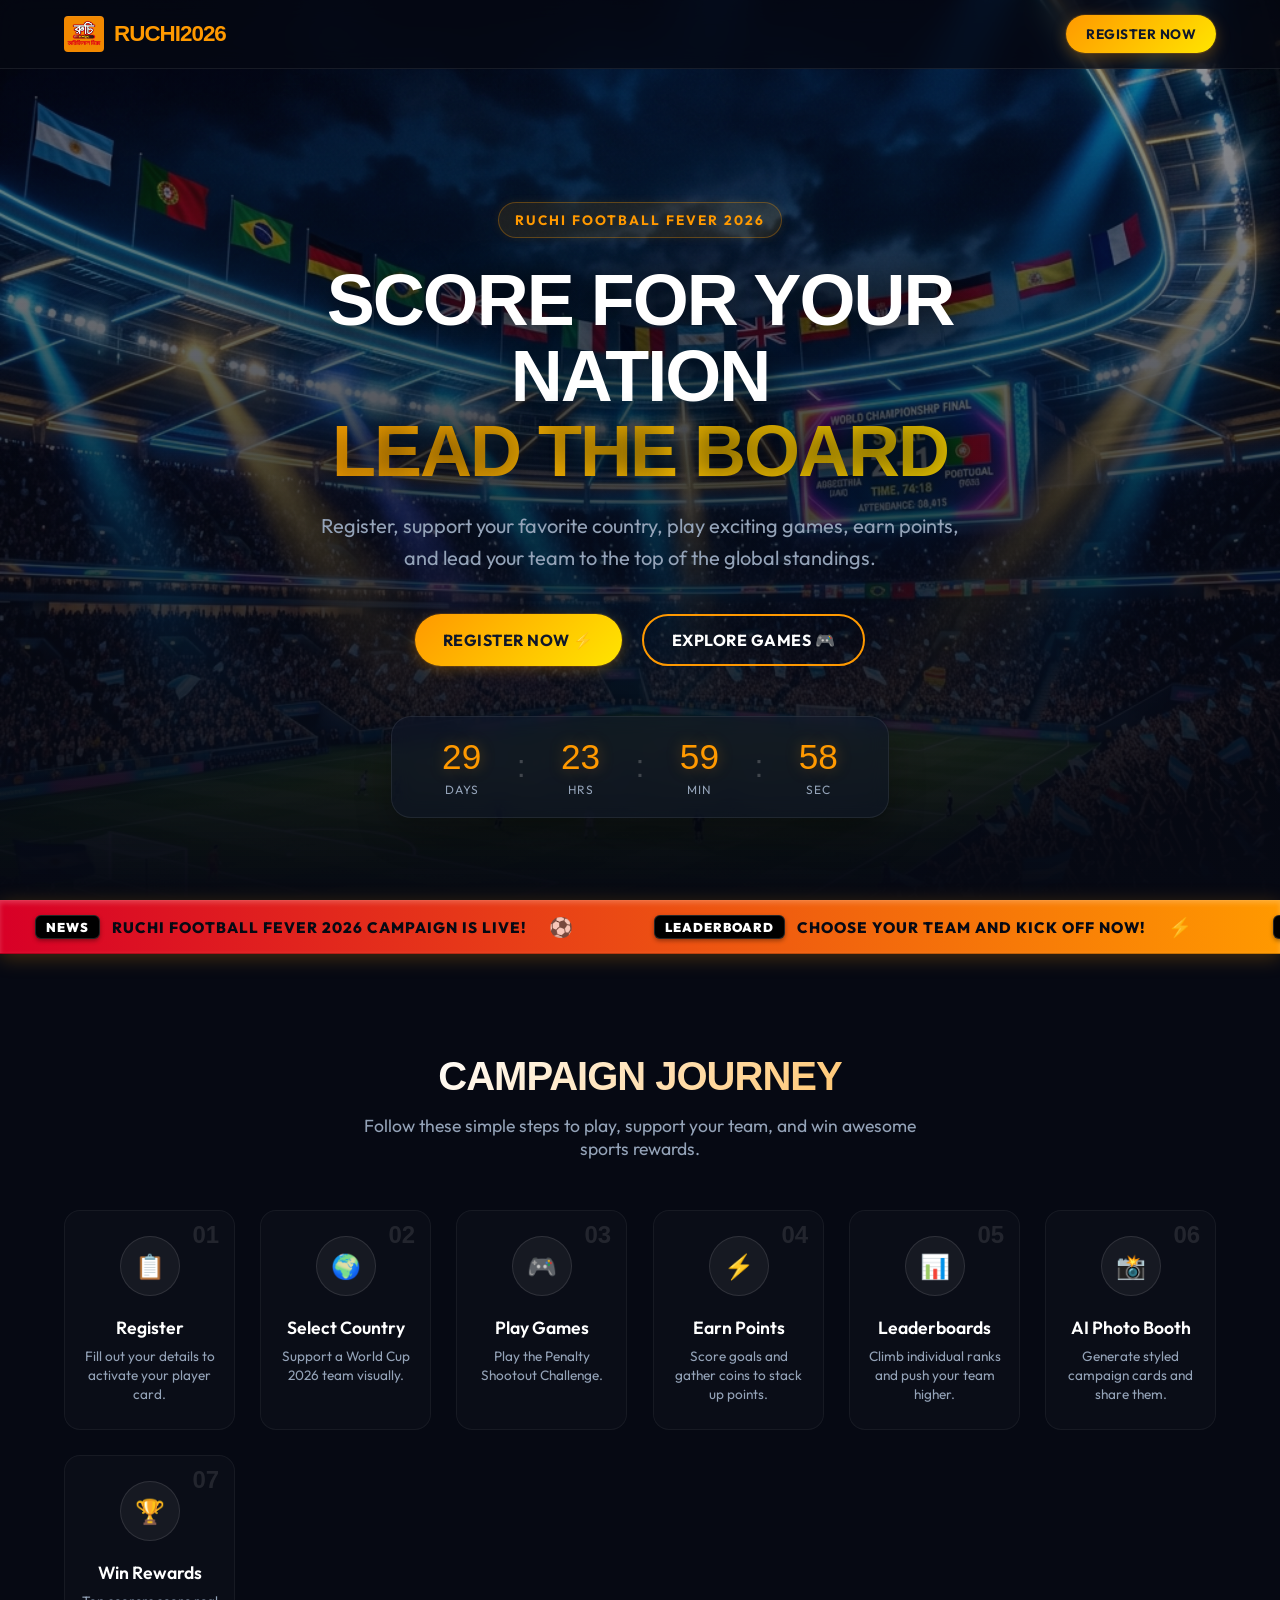
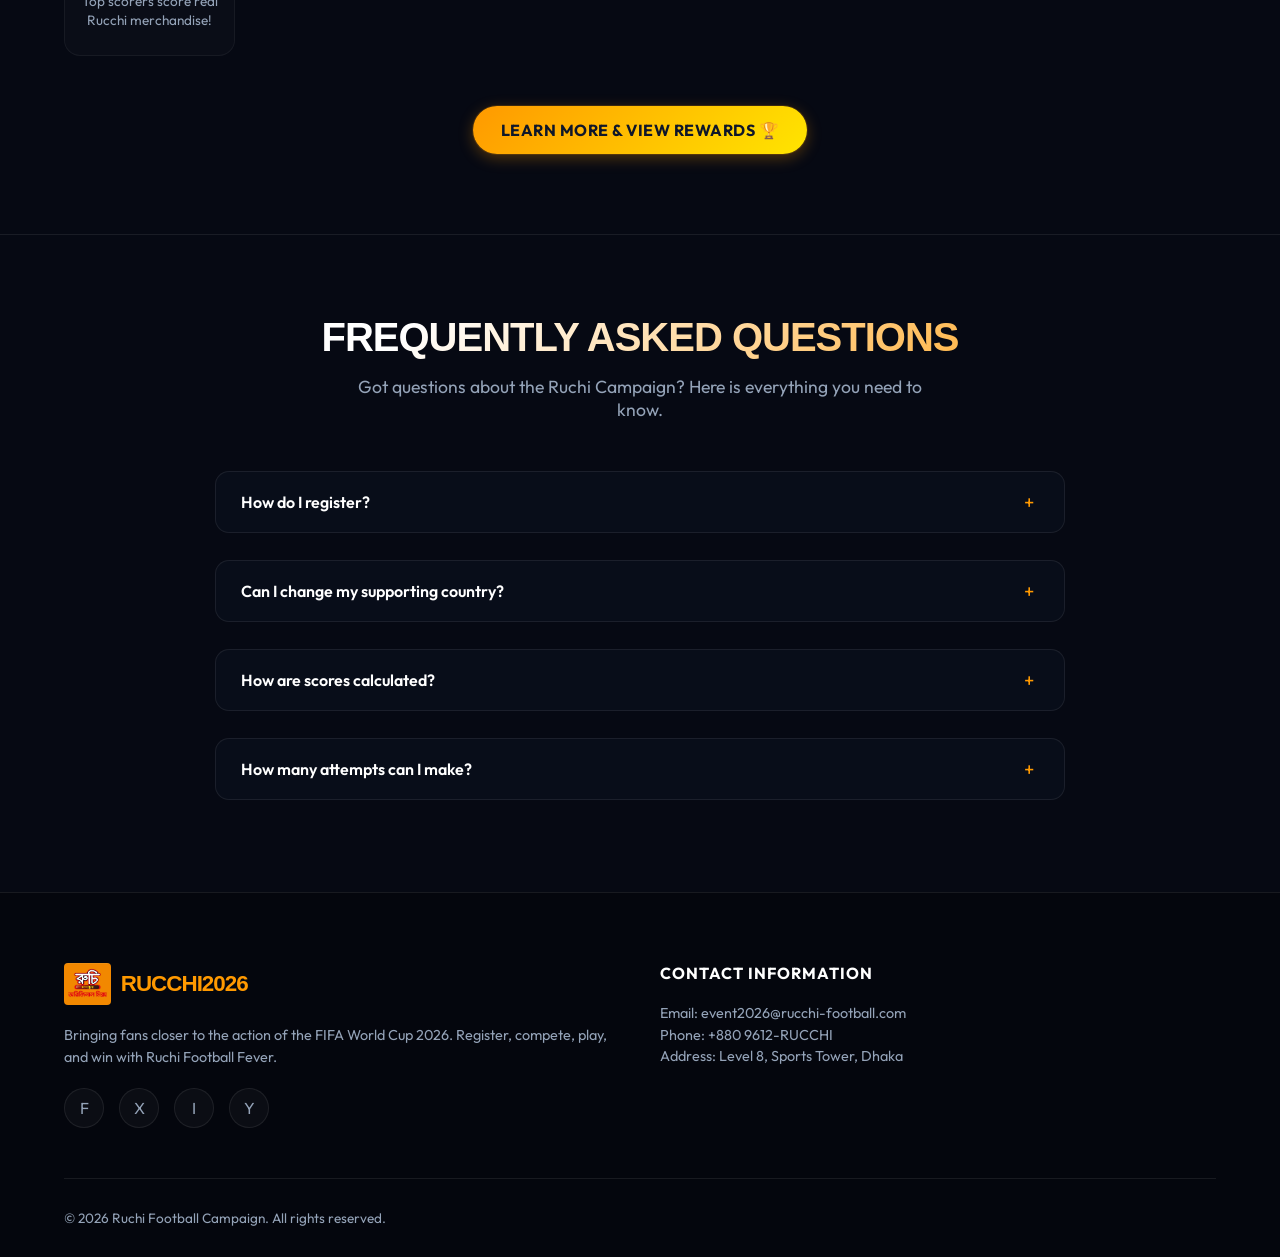
==== index.html @ c78a612b "Update Ruchi branding text" ====
<!DOCTYPE html>
<html lang="en">
<head>
  <meta charset="UTF-8">
  <meta name="viewport" content="width=device-width, initial-scale=1.0">
  <title>Ruchi Football Fever 2026 - Join the Ultimate Campaign</title>
  <meta name="description" content="Register for Ruchi Football Event 2026. Choose your supporting country, play exciting mini-games, climb the leaderboard, and create AI football posters.">
  <link rel="stylesheet" href="styles.css">
</head>
<body>

  <!-- ==========================================
       NAVIGATION BAR
       ========================================== -->
  <nav class="navbar" id="navbar">
    <a href="index.html" class="logo" style="display: flex; align-items: center; gap: 10px;">
      <img src="assets/images/ruchi_logo.jpg" alt="Ruchi Logo" style="height: 36px; width: auto; border-radius: 4px;">
      <span>RUCHI<span>2026</span></span>
    </a>

    
    <div class="nav-cta">
      <!-- Profile dynamically synced by app.js -->
      <a href="registration.html" class="btn btn-primary" style="padding: 10px 20px; font-size: 0.85rem;">Register Now</a>
    </div>
  </nav>

  <!-- ==========================================
       HERO SECTION
       ========================================== -->
  <header class="hero" id="home">
    <div class="hero-parallax-bg" style="background-image: url('assets/images/stadium_hero.png');"></div>
    <div class="hero-content">
      <div class="badge-tag">Ruchi Football Fever 2026</div>
      <h1>Score for Your Nation<br><span>Lead the Board</span></h1>
      <p>Register, support your favorite country, play exciting games, earn points, and lead your team to the top of the global standings.</p>
      
      <div class="hero-actions">
        <a href="registration.html" class="btn btn-primary">Register Now ⚡</a>
        <a href="games.html" class="btn btn-secondary">Explore Games 🎮</a>
      </div>
      
      <!-- Countdown Timer -->
      <div class="countdown-container">
        <div class="countdown-box">
          <div class="countdown-num" id="days">30</div>
          <div class="countdown-label">Days</div>
        </div>
        <div class="countdown-divider">:</div>
        <div class="countdown-box">
          <div class="countdown-num" id="hours">12</div>
          <div class="countdown-label">Hrs</div>
        </div>
        <div class="countdown-divider">:</div>
        <div class="countdown-box">
          <div class="countdown-num" id="minutes">45</div>
          <div class="countdown-label">Min</div>
        </div>
        <div class="countdown-divider">:</div>
        <div class="countdown-box">
          <div class="countdown-num" id="seconds">00</div>
          <div class="countdown-label">Sec</div>
        </div>
      </div>
    </div>
  </header>

  <!-- ==========================================
       SPORTS TICKER MARQUEE
       ========================================== -->
  <div class="sports-ticker-container">
    <div class="sports-ticker-track" id="ticker-track">
      <!-- Group 1 -->
      <div class="ticker-item"><span class="ticker-highlight">NEWS</span> RUCHI FOOTBALL FEVER 2026 CAMPAIGN IS LIVE! <span class="ticker-divider">⚽</span></div>
      <div class="ticker-item"><span class="ticker-highlight">LEADERBOARD</span> CHOOSE YOUR TEAM AND KICK OFF NOW! <span class="ticker-divider">⚡</span></div>
      <div class="ticker-item"><span class="ticker-highlight">REWARDS</span> TOP SCORERS WIN EXCLUSIVE GOLDEN SOCCER BALLS & OFFICIAL JERSEYS! <span class="ticker-divider">🏆</span></div>
      <div class="ticker-item"><span class="ticker-highlight">AI BOOTH</span> GENERATE YOUR CUSTOM FAN POSTER AND SHARE! <span class="ticker-divider">📸</span></div>
      <!-- Group 2 (Repeated for seamless loop) -->
      <div class="ticker-item"><span class="ticker-highlight">NEWS</span> RUCHI FOOTBALL FEVER 2026 CAMPAIGN IS LIVE! <span class="ticker-divider">⚽</span></div>
      <div class="ticker-item"><span class="ticker-highlight">LEADERBOARD</span> CHOOSE YOUR TEAM AND KICK OFF NOW! <span class="ticker-divider">⚡</span></div>
      <div class="ticker-item"><span class="ticker-highlight">REWARDS</span> TOP SCORERS WIN EXCLUSIVE GOLDEN SOCCER BALLS & OFFICIAL JERSEYS! <span class="ticker-divider">🏆</span></div>
      <div class="ticker-item"><span class="ticker-highlight">AI BOOTH</span> GENERATE YOUR CUSTOM FAN POSTER AND SHARE! <span class="ticker-divider">📸</span></div>
    </div>
  </div>

  <!-- ==========================================
       CAMPAIGN OVERVIEW SECTION (HIGHLIGHTS)
       ========================================== -->
  <section id="campaign" class="campaign-overview reveal-item">
    <div class="section-title">
      <h2>Campaign Journey</h2>
      <p>Follow these simple steps to play, support your team, and win awesome sports rewards.</p>
    </div>
    
    <div class="overview-flow">
      <div class="flow-step reveal-item reveal-stagger-1">
        <span class="step-num">01</span>
        <div class="step-icon">📋</div>
        <h3>Register</h3>
        <p>Fill out your details to activate your player card.</p>
      </div>
      <div class="flow-step reveal-item reveal-stagger-2">
        <span class="step-num">02</span>
        <div class="step-icon">🌍</div>
        <h3>Select Country</h3>
        <p>Support a World Cup 2026 team visually.</p>
      </div>
      <div class="flow-step reveal-item reveal-stagger-3">
        <span class="step-num">03</span>
        <div class="step-icon">🎮</div>
        <h3>Play Games</h3>
        <p>Play the Penalty Shootout Challenge.</p>
      </div>
      <div class="flow-step reveal-item reveal-stagger-4">
        <span class="step-num">04</span>
        <div class="step-icon">⚡</div>
        <h3>Earn Points</h3>
        <p>Score goals and gather coins to stack up points.</p>
      </div>
      <div class="flow-step reveal-item reveal-stagger-5">
        <span class="step-num">05</span>
        <div class="step-icon">📊</div>
        <h3>Leaderboards</h3>
        <p>Climb individual ranks and push your team higher.</p>
      </div>
      <div class="flow-step reveal-item reveal-stagger-6">
        <span class="step-num">06</span>
        <div class="step-icon">📸</div>
        <h3>AI Photo Booth</h3>
        <p>Generate styled campaign cards and share them.</p>
      </div>
      <div class="flow-step reveal-item reveal-stagger-7">
        <span class="step-num">07</span>
        <div class="step-icon">🏆</div>
        <h3>Win Rewards</h3>
        <p>Top scorers score real Rucchi merchandise!</p>
      </div>
    </div>
    
    <div style="text-align: center; margin-top: 50px;" class="reveal-item">
      <a href="campaign.html" class="btn btn-primary">Learn More & View Rewards 🏆</a>
    </div>
  </section>

  <!-- ==========================================
       FAQ SECTION
       ========================================== -->
  <section id="faq" class="faq-section reveal-item" style="border-top: 1px solid var(--border-glass); padding-top: 80px;">
    <div class="section-title">
      <h2>Frequently Asked Questions</h2>
      <p>Got questions about the Ruchi Campaign? Here is everything you need to know.</p>
    </div>
    
    <div class="faq-container">
      <div class="faq-item reveal-item reveal-stagger-1">
        <div class="faq-header" onclick="toggleFaq(this)">
          <h3>How do I register?</h3>
          <span class="faq-toggle-icon">+</span>
        </div>
        <div class="faq-body">
          <div class="faq-content">
            Registration is simple. Head over to the <a href="registration.html" style="color: var(--primary-neon); text-decoration: underline;">Registration Page</a>, enter your Name, Phone, Email, and Area. Upload a profile image, choose the country you support, accept the Terms and submit the form. Once registered, your high scores in the games will be recorded on the leaderboard!
          </div>
        </div>
      </div>
      
      <div class="faq-item reveal-item reveal-stagger-2">
        <div class="faq-header" onclick="toggleFaq(this)">
          <h3>Can I change my supporting country?</h3>
          <span class="faq-toggle-icon">+</span>
        </div>
        <div class="faq-body">
          <div class="faq-content">
            Yes. You can edit your country choice by returning to the <a href="registration.html" style="color: var(--primary-neon); text-decoration: underline;">Registration Page</a> (which will show your success card if registered), clicking "Edit Details", selecting another country, and updating. Any new scores you record will support your new country.
          </div>
        </div>
      </div>
      
      <div class="faq-item reveal-item reveal-stagger-3">
        <div class="faq-header" onclick="toggleFaq(this)">
          <h3>How are scores calculated?</h3>
          <span class="faq-toggle-icon">+</span>
        </div>
        <div class="faq-body">
          <div class="faq-content">
            Your points are earned in the Penalty Shootout challenge:
            <ul>
              <li><strong>Penalty Shootout:</strong> Scoring regular goals adds 100 points. Scoring in the top corner targets adds 150 points. Saves by the goalie block your shot streak.</li>
            </ul>
            Your Personal Best score forms your Individual Leaderboard score.
          </div>
        </div>
      </div>
      
      <div class="faq-item reveal-item reveal-stagger-4">
        <div class="faq-header" onclick="toggleFaq(this)">
          <h3>How many attempts can I make?</h3>
          <span class="faq-toggle-icon">+</span>
        </div>
        <div class="faq-body">
          <div class="faq-content">
            You can play the challenge as many times as you like! There are no limits to the number of attempts. Keep playing to beat your personal best and send your supporting team flying up the standings.
          </div>
        </div>
      </div>
    </div>
  </section>

  <!-- ==========================================
       FOOTER
       ========================================== -->
  <footer class="footer">
    <div class="footer-grid">
      <div class="footer-col">
        <a href="index.html" class="logo" style="display: flex; align-items: center; gap: 10px;">
          <img src="assets/images/ruchi_logo.jpg" alt="Ruchi Logo" style="height: 42px; width: auto; border-radius: 4px;">
          <span>RUCCHI<span>2026</span></span>
        </a>
        <p>Bringing fans closer to the action of the FIFA World Cup 2026. Register, compete, play, and win with Ruchi Football Fever.</p>
        <div class="footer-socials">
          <a href="#" class="social-icon">F</a>
          <a href="#" class="social-icon">X</a>
          <a href="#" class="social-icon">I</a>
          <a href="#" class="social-icon">Y</a>
        </div>
      </div>

      
      <div class="footer-col">
        <h4>Contact Information</h4>
        <p>Email: event2026@rucchi-football.com<br>Phone: +880 9612-RUCCHI<br>Address: Level 8, Sports Tower, Dhaka</p>
      </div>
    </div>
    
    <div class="footer-bottom">
      <p>&copy; 2026 Ruchi Football Campaign. All rights reserved.</p>
    </div>
  </footer>

  <!-- Scripts -->
  <script src="app.js"></script>
</body>
</html>
---- styles.css ----
/* ==========================================
   RUCCHI FOOTBALL FEVER 2026 DESIGN SYSTEM
   ========================================== */

@import url('https://fonts.googleapis.com/css2?family=Outfit:wght@300;400;500;600;700;800;900&family=Syncopate:wght@700&display=swap');

:root {
  /* Color Palette (HSL & Hex) */
  --bg-stadium: #060913;
  --bg-stadium-rgb: 6, 9, 19;
  --bg-card: rgba(15, 23, 42, 0.65);
  --bg-card-hover: rgba(23, 37, 66, 0.8);
  
  --primary-neon: #ff9900; /* Ruchi Orange */
  --primary-neon-rgb: 255, 153, 0;
  --accent-red: #d80027;    /* Ruchi Red */
  --accent-red-rgb: 216, 0, 39;
  --accent-blue: #ffe500;   /* Ruchi Yellow */
  --accent-blue-rgb: 255, 229, 0;
  --accent-gold: #ffc107;   /* Trophy Gold */
  
  --text-white: #ffffff;
  --text-gray: #94a3b8;
  --text-dark: #0f172a;
  
  --font-display: 'Syncopate', sans-serif;
  --font-primary: 'Outfit', sans-serif;
  
  --border-glass: rgba(255, 255, 255, 0.08);
  --border-neon: rgba(255, 153, 0, 0.25);
  
  --shadow-neon: 0 0 15px rgba(255, 153, 0, 0.35);
  --shadow-gold: 0 0 15px rgba(255, 193, 7, 0.35);
  --shadow-blue: 0 0 15px rgba(255, 229, 0, 0.35);
  --transition-smooth: all 0.3s cubic-bezier(0.4, 0, 0.2, 1);
}

/* Base Reset & Typography */
* {
  box-sizing: border-box;
  margin: 0;
  padding: 0;
}

html {
  scroll-behavior: smooth;
  font-size: 16px;
  background-color: var(--bg-stadium);
  color: var(--text-white);
  font-family: var(--font-primary);
  overflow-x: hidden;
}

body {
  min-height: 100vh;
  position: relative;
  background-image: 
    radial-gradient(circle at 10% 20%, rgba(255, 229, 0, 0.05) 0%, transparent 40%),
    radial-gradient(circle at 90% 80%, rgba(255, 153, 0, 0.05) 0%, transparent 40%),
    radial-gradient(circle at 50% 50%, rgba(216, 0, 39, 0.02) 0%, transparent 50%);
  background-attachment: fixed;
}

/* Custom Scrollbar */
::-webkit-scrollbar {
  width: 10px;
}
::-webkit-scrollbar-track {
  background: var(--bg-stadium);
}
::-webkit-scrollbar-thumb {
  background: rgba(255, 153, 0, 0.2);
  border-radius: 5px;
  border: 2px solid var(--bg-stadium);
}
::-webkit-scrollbar-thumb:hover {
  background: var(--primary-neon);
}

/* ==========================================
   REUSABLE COMPONENTS & UTILITIES
   ========================================== */

section {
  padding: 100px 5% 80px 5%;
  max-width: 1400px;
  margin: 0 auto;
  position: relative;
}

.section-title {
  text-align: center;
  margin-bottom: 50px;
}

.section-title h2 {
  font-family: var(--font-display);
  font-size: 2.5rem;
  letter-spacing: -1px;
  text-transform: uppercase;
  margin-bottom: 15px;
  background: linear-gradient(135deg, #fff 30%, var(--primary-neon));
  -webkit-background-clip: text;
  -webkit-text-fill-color: transparent;
}

.section-title p {
  color: var(--text-gray);
  font-size: 1.1rem;
  max-width: 600px;
  margin: 0 auto;
}

/* Buttons */
.btn {
  display: inline-flex;
  align-items: center;
  justify-content: center;
  gap: 10px;
  padding: 14px 28px;
  border-radius: 50px;
  font-family: var(--font-primary);
  font-weight: 700;
  font-size: 1rem;
  text-transform: uppercase;
  letter-spacing: 0.5px;
  cursor: pointer;
  transition: var(--transition-smooth);
  text-decoration: none;
  border: none;
}

.btn-primary {
  background: linear-gradient(135deg, var(--primary-neon), #ffe500);
  color: var(--text-dark);
  box-shadow: 0 4px 15px rgba(255, 153, 0, 0.3), 0 0 0 1px rgba(255, 153, 0, 0.15);
  position: relative;
  overflow: hidden;
}

.btn-primary::after {
  content: '';
  position: absolute;
  top: 0;
  left: -50%;
  width: 200%;
  height: 100%;
  background: linear-gradient(
    to right,
    rgba(255, 255, 255, 0) 0%,
    rgba(255, 255, 255, 0.3) 50%,
    rgba(255, 255, 255, 0) 100%
  );
  transform: skewX(-25deg);
  transition: 0.75s;
  opacity: 0;
}

.btn-primary:hover {
  transform: translateY(-3px);
  box-shadow: 0 0 25px rgba(255, 153, 0, 0.6);
}

.btn-primary:hover::after {
  left: 125%;
  opacity: 1;
}

.btn-secondary {
  background: transparent;
  color: var(--text-white);
  border: 2px solid var(--primary-neon);
}

.btn-secondary:hover {
  background: rgba(255, 153, 0, 0.1);
  transform: translateY(-3px);
  box-shadow: var(--shadow-neon);
}

.btn-accent {
  background: linear-gradient(135deg, var(--accent-red), #e6004c);
  color: var(--text-white);
  box-shadow: 0 0 15px rgba(255, 51, 102, 0.4);
}

.btn-accent:hover {
  transform: translateY(-3px);
  box-shadow: 0 0 25px rgba(255, 51, 102, 0.6);
}

.btn-disabled {
  background: rgba(255, 255, 255, 0.05);
  border: 1px solid rgba(255, 255, 255, 0.1);
  color: var(--text-gray);
  cursor: not-allowed;
  pointer-events: none;
}

/* Glass Card */
.glass-card {
  background: linear-gradient(135deg, rgba(15, 23, 42, 0.45), rgba(30, 41, 59, 0.3));
  backdrop-filter: blur(20px);
  -webkit-backdrop-filter: blur(20px);
  border: 1px solid rgba(255, 255, 255, 0.08);
  border-radius: 24px;
  padding: 35px;
  box-shadow: 0 20px 40px rgba(0, 0, 0, 0.3), inset 0 1px 1px rgba(255, 255, 255, 0.05);
  transition: transform 0.4s cubic-bezier(0.165, 0.84, 0.44, 1),
              border-color 0.3s ease,
              box-shadow 0.3s ease,
              background 0.3s ease;
}

.glass-card:hover {
  border-color: rgba(255, 153, 0, 0.35);
  background: linear-gradient(135deg, rgba(23, 37, 66, 0.65), rgba(15, 23, 42, 0.5));
  transform: translateY(-8px);
  box-shadow: 0 25px 50px rgba(0, 0, 0, 0.4), 
              0 0 20px rgba(255, 153, 0, 0.15);
}

/* ==========================================
   NAVIGATION BAR
   ========================================== */

.navbar {
  position: fixed;
  top: 0;
  left: 0;
  width: 100%;
  z-index: 1000;
  background: rgba(6, 9, 19, 0.75);
  backdrop-filter: blur(12px);
  -webkit-backdrop-filter: blur(12px);
  border-bottom: 1px solid var(--border-glass);
  padding: 15px 5%;
  display: flex;
  justify-content: space-between;
  align-items: center;
  transition: var(--transition-smooth);
}

.navbar.scrolled {
  padding: 10px 5%;
  background: rgba(6, 9, 19, 0.95);
  box-shadow: 0 5px 25px rgba(0,0,0,0.5);
}

.logo {
  display: flex;
  align-items: center;
  gap: 10px;
  font-family: var(--font-display);
  font-size: 1.4rem;
  font-weight: 700;
  color: var(--text-white);
  text-decoration: none;
  letter-spacing: -1px;
}

.logo span {
  color: var(--primary-neon);
}

.logo-ball {
  display: inline-block;
  animation: rotateBall 15s linear infinite;
}

@keyframes rotateBall {
  to { transform: rotate(360deg); }
}

.nav-links {
  display: flex;
  list-style: none;
  gap: 25px;
}

.nav-links a {
  color: var(--text-gray);
  text-decoration: none;
  font-weight: 500;
  font-size: 0.95rem;
  transition: var(--transition-smooth);
  position: relative;
  padding: 5px 0;
}

.nav-links a:hover,
.nav-links a.active {
  color: var(--primary-neon);
}

.nav-links a::after {
  content: '';
  position: absolute;
  bottom: 0;
  left: 0;
  width: 0;
  height: 2px;
  background: var(--primary-neon);
  transition: var(--transition-smooth);
}

.nav-links a:hover::after,
.nav-links a.active::after {
  width: 100%;
}

.nav-cta {
  display: flex;
  align-items: center;
}

.menu-toggle {
  display: none;
  flex-direction: column;
  gap: 5px;
  cursor: pointer;
}

.menu-toggle span {
  display: block;
  width: 25px;
  height: 3px;
  background-color: var(--text-white);
  border-radius: 3px;
  transition: var(--transition-smooth);
}

/* ==========================================
   HERO SECTION
   ========================================== */

.hero {
  min-height: 100vh;
  display: flex;
  align-items: center;
  justify-content: center;
  padding-top: 120px;
  position: relative;
  overflow: hidden;
}

.hero::before {
  content: '';
  position: absolute;
  top: 0;
  left: 0;
  width: 100%;
  height: 100%;
  background: linear-gradient(180deg, rgba(6, 9, 19, 0.4) 0%, var(--bg-stadium) 100%);
  z-index: 1;
}

.hero-parallax-bg {
  position: absolute;
  top: 0;
  left: 0;
  width: 100%;
  height: 135%;
  background-size: cover;
  background-position: center;
  background-repeat: no-repeat;
  z-index: 0;
  will-change: transform;
  transform: translate3d(0, 0, 0);
}

.hero-content {
  z-index: 2;
  text-align: center;
  max-width: 900px;
  display: flex;
  flex-direction: column;
  align-items: center;
}

.badge-tag {
  background: rgba(255, 153, 0, 0.1);
  color: var(--primary-neon);
  border: 1px solid rgba(255, 153, 0, 0.3);
  padding: 8px 16px;
  border-radius: 50px;
  font-weight: 700;
  font-size: 0.85rem;
  letter-spacing: 2px;
  text-transform: uppercase;
  margin-bottom: 25px;
  box-shadow: 0 0 10px rgba(255, 153, 0, 0.1);
  animation: pulseNeon 2s infinite alternate;
}

@keyframes pulseNeon {
  from { box-shadow: 0 0 5px rgba(255, 153, 0, 0.1); }
  to { box-shadow: 0 0 15px rgba(255, 153, 0, 0.4); border-color: var(--primary-neon); }
}

.hero-content h1 {
  font-family: var(--font-display);
  font-size: clamp(2.5rem, 6vw, 4.5rem);
  text-transform: uppercase;
  line-height: 1.05;
  letter-spacing: -2px;
  margin-bottom: 20px;
  text-shadow: 0 0 30px rgba(0,0,0,0.8);
}

.hero-content h1 span {
  display: block;
  background: linear-gradient(90deg, var(--primary-neon), var(--accent-blue));
  -webkit-background-clip: text;
  -webkit-text-fill-color: transparent;
}

.hero-content p {
  font-size: clamp(1rem, 2vw, 1.25rem);
  color: var(--text-gray);
  max-width: 650px;
  margin-bottom: 40px;
  line-height: 1.6;
}

.hero-actions {
  display: flex;
  gap: 20px;
  margin-bottom: 50px;
}

/* Countdown Timer */
.countdown-container {
  display: flex;
  gap: 15px;
  background: rgba(15, 23, 42, 0.5);
  backdrop-filter: blur(10px);
  border: 1px solid var(--border-glass);
  padding: 20px 30px;
  border-radius: 20px;
  box-shadow: 0 15px 35px rgba(0,0,0,0.3);
}

.countdown-box {
  display: flex;
  flex-direction: column;
  align-items: center;
  min-width: 80px;
}

.countdown-num {
  font-family: var(--font-display);
  font-size: 2.2rem;
  color: var(--primary-neon);
  text-shadow: var(--shadow-neon);
}

.countdown-label {
  font-size: 0.75rem;
  text-transform: uppercase;
  color: var(--text-gray);
  letter-spacing: 1px;
  margin-top: 5px;
}

.countdown-divider {
  font-family: var(--font-display);
  font-size: 2rem;
  color: rgba(255, 255, 255, 0.2);
  align-self: center;
}

/* ==========================================
   CAMPAIGN OVERVIEW (JOURNEY)
   ========================================== */

.overview-flow {
  display: grid;
  grid-template-columns: repeat(auto-fit, minmax(170px, 1fr));
  gap: 25px;
  margin-top: 40px;
  position: relative;
}

.flow-step {
  text-align: center;
  position: relative;
  padding: 25px 15px;
  background: rgba(255, 255, 255, 0.02);
  border: 1px solid rgba(255,255,255,0.05);
  border-radius: 16px;
  transition: var(--transition-smooth);
}

.flow-step:hover {
  transform: translateY(-5px);
  background: rgba(255, 153, 0, 0.05);
  border-color: rgba(255, 153, 0, 0.2);
  box-shadow: var(--shadow-neon);
}

.step-num {
  position: absolute;
  top: 10px;
  right: 15px;
  font-family: var(--font-display);
  font-size: 1.5rem;
  color: rgba(255, 255, 255, 0.1);
  font-weight: 800;
  transition: var(--transition-smooth);
}

.flow-step:hover .step-num {
  color: var(--primary-neon);
  text-shadow: var(--shadow-neon);
}

.step-icon {
  width: 60px;
  height: 60px;
  border-radius: 50%;
  background: rgba(255, 255, 255, 0.05);
  display: flex;
  align-items: center;
  justify-content: center;
  margin: 0 auto 20px auto;
  font-size: 1.5rem;
  color: var(--accent-blue);
  border: 1px solid rgba(255,255,255,0.1);
  transition: var(--transition-smooth);
}

.flow-step:hover .step-icon {
  background: var(--primary-neon);
  color: var(--text-dark);
  border-color: var(--primary-neon);
  box-shadow: var(--shadow-neon);
  transform: scale(1.1);
}

.flow-step h3 {
  font-size: 1.1rem;
  font-weight: 600;
  margin-bottom: 8px;
}

.flow-step p {
  font-size: 0.85rem;
  color: var(--text-gray);
  line-height: 1.4;
}

/* ==========================================
   REGISTRATION & COUNTRY SELECTION
   ========================================== */

.registration-container {
  display: grid;
  grid-template-columns: 1fr;
  gap: 40px;
  max-width: 900px;
  margin: 0 auto;
}

.reg-form-wrap {
  width: 100%;
}

.reg-grid {
  display: grid;
  grid-template-columns: 1fr 1fr;
  gap: 20px;
  margin-bottom: 25px;
}

.form-group {
  display: flex;
  flex-direction: column;
  gap: 8px;
}

.form-group.full-width {
  grid-column: 1 / -1;
}

.form-group label {
  font-size: 0.9rem;
  font-weight: 600;
  color: var(--text-white);
  letter-spacing: 0.5px;
  text-transform: uppercase;
}

.form-group input,
.form-group select {
  background: rgba(15, 23, 42, 0.7);
  border: 1px solid var(--border-glass);
  padding: 14px 18px;
  border-radius: 12px;
  color: var(--text-white);
  font-family: var(--font-primary);
  font-size: 1rem;
  transition: var(--transition-smooth);
}

.form-group input:focus,
.form-group select:focus {
  outline: none;
  border-color: var(--primary-neon);
  box-shadow: 0 0 10px rgba(255, 153, 0, 0.2);
}

/* Image Upload Block */
.image-upload-box {
  border: 2px dashed rgba(255, 255, 255, 0.15);
  padding: 20px;
  border-radius: 12px;
  text-align: center;
  cursor: pointer;
  transition: var(--transition-smooth);
  background: rgba(255, 255, 255, 0.01);
  position: relative;
  overflow: hidden;
}

.image-upload-box:hover {
  border-color: var(--primary-neon);
  background: rgba(255, 153, 0, 0.02);
}

.upload-icon {
  font-size: 2rem;
  color: var(--text-gray);
  margin-bottom: 10px;
}

.image-upload-box p {
  font-size: 0.85rem;
  color: var(--text-gray);
}

.image-upload-box input[type="file"] {
  position: absolute;
  top: 0;
  left: 0;
  width: 100%;
  height: 100%;
  opacity: 0;
  cursor: pointer;
}

.uploaded-preview-img {
  width: 80px;
  height: 80px;
  border-radius: 50%;
  object-fit: cover;
  border: 2px solid var(--primary-neon);
  margin-top: 10px;
}

/* Terms checkbox */
.terms-wrap {
  display: flex;
  align-items: center;
  gap: 10px;
  margin-bottom: 30px;
}

.terms-wrap input[type="checkbox"] {
  width: 18px;
  height: 18px;
  accent-color: var(--primary-neon);
  cursor: pointer;
}

.terms-wrap label {
  font-size: 0.85rem;
  color: var(--text-gray);
  cursor: pointer;
}

/* Country Selection UI */
.country-selection-ui {
  margin-top: 40px;
  border-top: 1px solid var(--border-glass);
  padding-top: 40px;
}

.country-grid {
  display: grid;
  grid-template-columns: repeat(auto-fill, minmax(130px, 1fr));
  gap: 15px;
  margin-top: 20px;
}

.country-card {
  background: rgba(15, 23, 42, 0.6);
  border: 1px solid var(--border-glass);
  border-radius: 12px;
  padding: 15px;
  text-align: center;
  cursor: pointer;
  position: relative;
  transition: var(--transition-smooth);
}

.country-card:hover {
  background: rgba(255, 255, 255, 0.05);
  border-color: rgba(255, 255, 255, 0.15);
  transform: translateY(-2px);
}

.country-card.selected {
  border-color: var(--primary-neon);
  background: rgba(255, 153, 0, 0.08);
  box-shadow: var(--shadow-neon);
}
.flag-img {
  height: 32px;
  width: 48px;
  border-radius: 4px;
  margin: 0 auto 8px auto;
  display: block;
  box-shadow: 0 4px 10px rgba(0,0,0,0.35);
  border: 1px solid rgba(255, 255, 255, 0.1);
  object-fit: cover;
}

.country-name {
  font-size: 0.9rem;
  font-weight: 700;
  display: block;
  margin-bottom: 10px;
  color: var(--text-white);
}

.support-btn {
  font-size: 0.75rem;
  padding: 5px 10px;
  background: rgba(255, 255, 255, 0.05);
  border: 1px solid rgba(255, 255, 255, 0.15);
  border-radius: 20px;
  color: var(--text-gray);
  font-weight: 700;
  transition: var(--transition-smooth);
}

.country-card:hover .support-btn {
  color: var(--text-white);
  background: rgba(255,255,255,0.1);
}

.country-card.selected .support-btn {
  background: var(--primary-neon);
  color: var(--text-dark);
  border-color: var(--primary-neon);
}

.checkmark {
  position: absolute;
  top: 8px;
  right: 8px;
  width: 18px;
  height: 18px;
  background: var(--primary-neon);
  color: var(--text-dark);
  border-radius: 50%;
  font-size: 0.7rem;
  display: flex;
  align-items: center;
  justify-content: center;
  font-weight: 800;
  opacity: 0;
  transform: scale(0.5);
  transition: var(--transition-smooth);
}

.country-card.selected .checkmark {
  opacity: 1;
  transform: scale(1);
}

/* Success Card State */
.reg-success-card {
  text-align: center;
  padding: 50px 30px;
}

.success-badge {
  width: 80px;
  height: 80px;
  border-radius: 50%;
  background: rgba(255, 153, 0, 0.1);
  color: var(--primary-neon);
  font-size: 3rem;
  display: flex;
  align-items: center;
  justify-content: center;
  margin: 0 auto 25px auto;
  border: 2px solid var(--primary-neon);
  box-shadow: var(--shadow-neon);
  animation: zoomSuccess 0.5s cubic-bezier(0.175, 0.885, 0.32, 1.275);
}

@keyframes zoomSuccess {
  from { transform: scale(0); opacity: 0; }
  to { transform: scale(1); opacity: 1; }
}

.success-meta {
  margin: 20px 0 35px 0;
  display: inline-flex;
  gap: 15px;
  background: rgba(255,255,255,0.03);
  padding: 15px 25px;
  border-radius: 12px;
  border: 1px solid var(--border-glass);
}

.success-meta-item {
  text-align: left;
}

.success-meta-label {
  font-size: 0.75rem;
  color: var(--text-gray);
  text-transform: uppercase;
}

.success-meta-val {
  font-size: 1.1rem;
  font-weight: 700;
  color: var(--text-white);
}

/* ==========================================
   GAMES SECTION
   ========================================== */

.games-grid {
  display: grid;
  grid-template-columns: 1fr 1fr;
  gap: 30px;
  margin-top: 20px;
}

.game-card {
  overflow: hidden;
  position: relative;
  display: flex;
  flex-direction: column;
}

.game-thumb-wrap {
  width: 100%;
  height: 220px;
  overflow: hidden;
  position: relative;
  border-radius: 12px;
  margin-bottom: 20px;
}

.game-thumb {
  width: 100%;
  height: 100%;
  object-fit: cover;
  transition: var(--transition-smooth);
}

.game-card:hover .game-thumb {
  transform: scale(1.05);
}

.game-badge {
  position: absolute;
  top: 15px;
  left: 15px;
  background: rgba(6, 9, 19, 0.8);
  border: 1px solid var(--primary-neon);
  color: var(--primary-neon);
  padding: 4px 10px;
  border-radius: 5px;
  font-size: 0.75rem;
  font-weight: 700;
  letter-spacing: 1px;
  text-transform: uppercase;
}

.game-card h3 {
  font-size: 1.5rem;
  font-weight: 700;
  margin-bottom: 10px;
  display: flex;
  align-items: center;
  justify-content: space-between;
}

.game-score-badge {
  font-size: 0.85rem;
  color: var(--accent-blue);
  background: rgba(0, 240, 255, 0.1);
  border: 1px solid rgba(0, 240, 255, 0.2);
  padding: 3px 8px;
  border-radius: 4px;
}

.game-card p {
  color: var(--text-gray);
  font-size: 0.95rem;
  line-height: 1.5;
  margin-bottom: 25px;
  flex-grow: 1;
}

.game-rules-list {
  background: rgba(255, 255, 255, 0.02);
  border-radius: 8px;
  padding: 12px 18px;
  margin-bottom: 20px;
  list-style: none;
  font-size: 0.85rem;
  color: var(--text-gray);
}

.game-rules-list li {
  margin-bottom: 6px;
  position: relative;
  padding-left: 15px;
}

.game-rules-list li::before {
  content: '⚡';
  position: absolute;
  left: 0;
  color: var(--primary-neon);
}

/* Gameplay Interactive Overlay Modal */
.game-modal {
  position: fixed;
  top: 0;
  left: 0;
  width: 100%;
  height: 100%;
  z-index: 2000;
  background: rgba(6, 9, 19, 0.95);
  display: none; /* JS toggles flex */
  align-items: center;
  justify-content: center;
  padding: 20px;
}

.game-modal-content {
  width: 100%;
  max-width: 800px;
  background: var(--bg-stadium);
  border: 2px solid var(--border-glass);
  border-radius: 20px;
  box-shadow: 0 0 50px rgba(0, 0, 0, 0.8), var(--shadow-neon);
  overflow: hidden;
  display: flex;
  flex-direction: column;
}

.game-modal-header {
  padding: 20px;
  background: rgba(255, 255, 255, 0.02);
  border-bottom: 1px solid var(--border-glass);
  display: flex;
  justify-content: space-between;
  align-items: center;
}

.game-modal-header h3 {
  font-family: var(--font-display);
  font-size: 1.3rem;
  color: var(--primary-neon);
  text-transform: uppercase;
}

.game-modal-close {
  font-size: 2rem;
  background: transparent;
  border: none;
  color: var(--text-gray);
  cursor: pointer;
  transition: var(--transition-smooth);
}

.game-modal-close:hover {
  color: var(--accent-red);
}

.game-canvas-container {
  position: relative;
  width: 100%;
  background: #000;
  display: flex;
  align-items: center;
  justify-content: center;
  aspect-ratio: 16 / 9;
}

.game-canvas-container canvas {
  width: 100%;
  height: 100%;
  display: block;
}

/* Score HUD */
.game-hud {
  position: absolute;
  top: 15px;
  left: 15px;
  right: 15px;
  display: flex;
  justify-content: space-between;
  pointer-events: none;
  z-index: 10;
}

.hud-item {
  background: rgba(0, 0, 0, 0.7);
  border: 1px solid rgba(255,255,255,0.1);
  padding: 8px 15px;
  border-radius: 8px;
  font-family: var(--font-display);
  font-size: 1.1rem;
  color: var(--text-white);
  display: flex;
  gap: 8px;
}

.hud-item span {
  color: var(--primary-neon);
}

.game-start-overlay {
  position: absolute;
  top: 0;
  left: 0;
  width: 100%;
  height: 100%;
  background: rgba(0,0,0,0.85);
  display: flex;
  flex-direction: column;
  align-items: center;
  justify-content: center;
  z-index: 20;
  padding: 20px;
  text-align: center;
}

.game-start-overlay h4 {
  font-family: var(--font-display);
  font-size: 2.2rem;
  margin-bottom: 15px;
  text-transform: uppercase;
}

.game-start-overlay p {
  color: var(--text-gray);
  max-width: 450px;
  margin-bottom: 25px;
  font-size: 0.95rem;
}

/* Score Board / Result UI in Modal */
.game-result-overlay {
  position: absolute;
  top: 0;
  left: 0;
  width: 100%;
  height: 100%;
  background: rgba(6, 9, 19, 0.95);
  display: none; /* Toggled by JS */
  flex-direction: column;
  align-items: center;
  justify-content: center;
  z-index: 30;
  padding: 30px;
}

.scoreboard-ui {
  background: rgba(15, 23, 42, 0.8);
  border: 2px solid var(--accent-blue);
  box-shadow: var(--shadow-blue);
  border-radius: 16px;
  padding: 25px 40px;
  width: 100%;
  max-width: 500px;
  text-align: center;
  margin-bottom: 30px;
}

.scoreboard-title {
  font-family: var(--font-display);
  font-size: 1.4rem;
  color: var(--accent-blue);
  letter-spacing: 1px;
  text-transform: uppercase;
  margin-bottom: 20px;
  border-bottom: 1px solid rgba(255, 229, 0, 0.2);
  padding-bottom: 10px;
}

.scoreboard-score-grid {
  display: grid;
  grid-template-columns: 1fr 1fr;
  gap: 20px;
  margin-bottom: 20px;
}

.scoreboard-col {
  display: flex;
  flex-direction: column;
}

.scoreboard-col-label {
  font-size: 0.8rem;
  color: var(--text-gray);
  text-transform: uppercase;
  letter-spacing: 0.5px;
}

.scoreboard-col-val {
  font-family: var(--font-display);
  font-size: 2.2rem;
  font-weight: 900;
  color: var(--text-white);
  margin-top: 5px;
}

.scoreboard-col-val.neon-green {
  color: var(--primary-neon);
  text-shadow: var(--shadow-neon);
}

.scoreboard-col-val.neon-blue {
  color: var(--accent-blue);
  text-shadow: var(--shadow-blue);
}

.scoreboard-ranking {
  background: rgba(255, 255, 255, 0.03);
  border-radius: 8px;
  padding: 10px;
  font-size: 0.95rem;
  font-weight: 600;
  color: var(--accent-gold);
}

.result-actions {
  display: flex;
  gap: 15px;
}

/* ==========================================
   LEADERBOARD SECTION
   ========================================== */

.leaderboard-container {
  display: flex;
  flex-direction: column;
  align-items: center;
}

.leaderboard-tabs {
  display: inline-flex;
  background: rgba(15, 23, 42, 0.6);
  border: 1px solid var(--border-glass);
  padding: 6px;
  border-radius: 50px;
  margin-bottom: 40px;
}

.leaderboard-tab-btn {
  background: transparent;
  border: none;
  color: var(--text-gray);
  font-family: var(--font-primary);
  font-size: 1rem;
  font-weight: 700;
  text-transform: uppercase;
  padding: 12px 30px;
  border-radius: 50px;
  cursor: pointer;
  transition: var(--transition-smooth);
}

.leaderboard-tab-btn.active {
  background: var(--primary-neon);
  color: var(--text-dark);
  box-shadow: var(--shadow-neon);
}

.leaderboard-panels {
  width: 100%;
  max-width: 900px;
}

.leaderboard-panel {
  display: none; /* Controlled by JS */
  animation: fadeIn 0.4s ease;
}

.leaderboard-panel.active {
  display: block;
}

@keyframes fadeIn {
  from { opacity: 0; transform: translateY(10px); }
  to { opacity: 1; transform: translateY(0); }
}

.scoreboard-table-wrap {
  width: 100%;
  overflow-x: auto;
  border: 1px solid var(--border-glass);
  border-radius: 16px;
  background: rgba(15, 23, 42, 0.4);
  backdrop-filter: blur(10px);
}

.scoreboard-table {
  width: 100%;
  border-collapse: collapse;
  text-align: left;
  min-width: 600px;
}

.scoreboard-table th {
  background: rgba(255, 255, 255, 0.02);
  padding: 18px 24px;
  font-size: 0.85rem;
  font-weight: 700;
  text-transform: uppercase;
  letter-spacing: 1px;
  color: var(--text-gray);
  border-bottom: 1px solid var(--border-glass);
}

.scoreboard-table td {
  padding: 16px 24px;
  border-bottom: 1px solid rgba(255, 255, 255, 0.03);
  font-weight: 500;
  font-size: 0.95rem;
  color: var(--text-white);
  transition: var(--transition-smooth);
}

.scoreboard-table tr:last-child td {
  border-bottom: none;
}

.scoreboard-table tr:hover td {
  background: rgba(255,255,255,0.02);
}

.scoreboard-table tr.user-row td {
  background: rgba(255, 153, 0, 0.05);
  color: var(--primary-neon);
  font-weight: 700;
}

/* Rank Highlights */
.rank-badge {
  display: inline-flex;
  align-items: center;
  justify-content: center;
  width: 32px;
  height: 32px;
  border-radius: 50%;
  font-weight: 800;
  font-size: 0.9rem;
}

.rank-1 .rank-badge {
  background: linear-gradient(135deg, var(--accent-gold), #b38600);
  color: var(--text-dark);
  box-shadow: var(--shadow-gold);
}

.rank-2 .rank-badge {
  background: linear-gradient(135deg, #e2e8f0, #94a3b8);
  color: var(--text-dark);
  box-shadow: 0 0 10px rgba(226, 232, 240, 0.3);
}

.rank-3 .rank-badge {
  background: linear-gradient(135deg, #cd7f32, #804a15);
  color: var(--text-white);
  box-shadow: 0 0 10px rgba(205, 127, 50, 0.3);
}

.player-info,
.country-info {
  display: flex;
  align-items: center;
  gap: 15px;
}

.player-info img {
  width: 36px;
  height: 36px;
  border-radius: 50%;
  object-fit: cover;
  border: 1px solid var(--border-glass);
}

.country-flag-sm {
  font-size: 1.4rem;
}

.score-col {
  font-family: var(--font-display);
  font-size: 1.1rem;
  font-weight: 900;
}

.rank-1 .score-col { color: var(--accent-gold); }
.rank-2 .score-col { color: #e2e8f0; }
.rank-3 .score-col { color: #cd7f32; }

/* Progress bar inside scoreboard table */
.score-progress-wrap {
  width: 100%;
  max-width: 180px;
  height: 8px;
  background: rgba(255, 255, 255, 0.05);
  border-radius: 10px;
  overflow: hidden;
  display: inline-block;
  vertical-align: middle;
  margin-left: 10px;
}

.score-progress-bar {
  height: 100%;
  background: linear-gradient(90deg, var(--accent-blue), var(--primary-neon));
  border-radius: 10px;
  transition: width 1s ease-out;
}

/* ==========================================
   AI PHOTO BOOTH SECTION
   ========================================== */

.booth-container {
  display: grid;
  grid-template-columns: 1.1fr 0.9fr;
  gap: 40px;
  align-items: start;
}

/* Control settings on left */
.booth-controls {
  display: flex;
  flex-direction: column;
  gap: 25px;
}

.booth-step-title {
  font-size: 1.05rem;
  font-weight: 700;
  text-transform: uppercase;
  color: var(--primary-neon);
  margin-bottom: 12px;
  display: flex;
  align-items: center;
  gap: 10px;
}

.booth-step-title span {
  display: inline-flex;
  align-items: center;
  justify-content: center;
  width: 24px;
  height: 24px;
  background: var(--primary-neon);
  color: var(--text-dark);
  border-radius: 50%;
  font-size: 0.8rem;
  font-weight: 800;
}

/* Capture / Upload Options */
.booth-upload-grid {
  display: grid;
  grid-template-columns: 1fr 1fr;
  gap: 15px;
}

.booth-opt-btn {
  background: rgba(15, 23, 42, 0.6);
  border: 1px solid var(--border-glass);
  border-radius: 12px;
  padding: 20px;
  text-align: center;
  cursor: pointer;
  transition: var(--transition-smooth);
}

.booth-opt-btn:hover {
  background: var(--bg-card-hover);
  border-color: var(--primary-neon);
  transform: translateY(-2px);
}

.booth-opt-btn.active {
  border-color: var(--primary-neon);
  background: rgba(255, 153, 0, 0.05);
}

.booth-opt-icon {
  font-size: 1.8rem;
  margin-bottom: 10px;
  color: var(--primary-neon);
}

.booth-opt-btn span {
  font-weight: 700;
  font-size: 0.9rem;
}

/* Webcam feed layout */
.webcam-stream-wrap {
  grid-column: 1 / -1;
  border-radius: 12px;
  overflow: hidden;
  border: 1px solid var(--border-glass);
  background: #000;
  aspect-ratio: 4 / 3;
  display: none; /* JS toggles */
  position: relative;
}

.webcam-stream-wrap video {
  width: 100%;
  height: 100%;
  object-fit: cover;
}

.webcam-snap-btn {
  position: absolute;
  bottom: 15px;
  left: 50%;
  transform: translateX(-50%);
  background: var(--accent-red);
  color: var(--text-white);
  border: none;
  padding: 10px 20px;
  border-radius: 20px;
  font-weight: 700;
  font-size: 0.85rem;
  cursor: pointer;
  box-shadow: 0 0 15px rgba(255, 51, 102, 0.5);
  transition: var(--transition-smooth);
  z-index: 5;
}

.webcam-snap-btn:hover {
  background: #ff1a53;
  transform: translateX(-50%) scale(1.05);
}

/* Overlay Themes Grid */
.themes-grid {
  display: grid;
  grid-template-columns: repeat(auto-fill, minmax(130px, 1fr));
  gap: 12px;
}

.theme-card {
  background: rgba(15, 23, 42, 0.6);
  border: 1px solid var(--border-glass);
  border-radius: 12px;
  padding: 12px;
  text-align: center;
  cursor: pointer;
  transition: var(--transition-smooth);
}

.theme-card:hover {
  background: var(--bg-card-hover);
  border-color: rgba(255,255,255,0.15);
}

.theme-card.selected {
  border-color: var(--accent-blue);
  background: rgba(0, 240, 255, 0.08);
  box-shadow: var(--shadow-blue);
}

.theme-card-icon {
  font-size: 1.5rem;
  margin-bottom: 8px;
}

.theme-card-title {
  font-size: 0.8rem;
  font-weight: 700;
  text-transform: uppercase;
  color: var(--text-white);
  line-height: 1.2;
}

/* Live Canvas Preview Card */
.booth-preview-wrap {
  position: sticky;
  top: 100px;
}

.booth-preview-card {
  text-align: center;
}

.canvas-preview-frame {
  width: 100%;
  aspect-ratio: 4 / 5;
  background: rgba(0, 0, 0, 0.3);
  border: 1px solid var(--border-glass);
  border-radius: 12px;
  overflow: hidden;
  margin-bottom: 25px;
  display: flex;
  align-items: center;
  justify-content: center;
  position: relative;
}

.canvas-preview-frame canvas {
  max-width: 100%;
  max-height: 100%;
  object-fit: contain;
  display: block;
}

.canvas-placeholder-text {
  color: var(--text-gray);
  padding: 20px;
}

.canvas-placeholder-text svg {
  margin-bottom: 15px;
  color: var(--primary-neon);
}

.booth-preview-actions {
  display: flex;
  gap: 15px;
  justify-content: center;
}

/* ==========================================
   AI PHOTO GALLERY
   ========================================== */

.gallery-filters {
  display: flex;
  justify-content: center;
  gap: 12px;
  flex-wrap: wrap;
  margin-bottom: 40px;
}

.filter-btn {
  background: rgba(255, 255, 255, 0.03);
  border: 1px solid var(--border-glass);
  color: var(--text-gray);
  font-family: var(--font-primary);
  font-size: 0.85rem;
  font-weight: 600;
  text-transform: uppercase;
  padding: 8px 18px;
  border-radius: 30px;
  cursor: pointer;
  transition: var(--transition-smooth);
}

.filter-btn:hover,
.filter-btn.active {
  background: var(--text-white);
  color: var(--text-dark);
  border-color: var(--text-white);
}

.gallery-grid {
  display: grid;
  grid-template-columns: repeat(auto-fill, minmax(220px, 1fr));
  gap: 25px;
}

.gallery-item {
  border-radius: 16px;
  overflow: hidden;
  position: relative;
  background: rgba(15, 23, 42, 0.5);
  border: 1px solid var(--border-glass);
  display: flex;
  flex-direction: column;
}

.gallery-img-wrap {
  width: 100%;
  aspect-ratio: 4 / 5;
  overflow: hidden;
  background: #000;
  position: relative;
}

.gallery-img-wrap img {
  width: 100%;
  height: 100%;
  object-fit: cover;
  transition: var(--transition-smooth);
}

.gallery-item:hover .gallery-img-wrap img {
  transform: scale(1.03);
}

.gallery-meta {
  padding: 15px;
  display: flex;
  align-items: center;
  justify-content: space-between;
}

.gallery-user-info {
  display: flex;
  align-items: center;
  gap: 10px;
}

.gallery-user-img {
  width: 30px;
  height: 30px;
  border-radius: 50%;
  object-fit: cover;
}

.gallery-username {
  font-size: 0.85rem;
  font-weight: 700;
}

.gallery-user-flag {
  font-size: 1rem;
}

.gallery-like-btn {
  background: transparent;
  border: none;
  color: var(--text-gray);
  cursor: pointer;
  font-size: 0.9rem;
  display: flex;
  align-items: center;
  gap: 5px;
  transition: var(--transition-smooth);
}

.gallery-like-btn:hover,
.gallery-like-btn.liked {
  color: var(--accent-red);
}

.gallery-like-btn.liked svg {
  fill: var(--accent-red);
}

/* ==========================================
   REWARDS / WINNER SECTION
   ========================================== */

.rewards-grid {
  display: grid;
  grid-template-columns: 1fr 1.2fr;
  gap: 50px;
  align-items: center;
}

.rewards-showcase {
  position: relative;
  text-align: center;
}

.rewards-trophy-img {
  width: 100%;
  max-width: 380px;
  border-radius: 20px;
  box-shadow: 0 20px 45px rgba(0,0,0,0.6);
  border: 1px solid rgba(255, 255, 255, 0.05);
}

.rewards-content h3 {
  font-family: var(--font-display);
  font-size: 1.8rem;
  text-transform: uppercase;
  color: var(--accent-gold);
  margin-bottom: 25px;
}

.rewards-list {
  display: flex;
  flex-direction: column;
  gap: 20px;
  margin-bottom: 35px;
}

.reward-item {
  display: flex;
  align-items: flex-start;
  gap: 15px;
}

.reward-icon {
  background: rgba(255, 193, 7, 0.1);
  border: 1px solid rgba(255, 193, 7, 0.3);
  color: var(--accent-gold);
  width: 44px;
  height: 44px;
  min-width: 44px;
  border-radius: 50%;
  display: flex;
  align-items: center;
  justify-content: center;
  font-size: 1.2rem;
}

.reward-details h4 {
  font-size: 1.05rem;
  font-weight: 700;
  margin-bottom: 4px;
}

.reward-details p {
  font-size: 0.85rem;
  color: var(--text-gray);
  line-height: 1.4;
}

/* ==========================================
   FAQ SECTION
   ========================================== */

.faq-container {
  max-width: 850px;
  margin: 0 auto;
  display: flex;
  flex-direction: column;
  gap: 15px;
}

.faq-item {
  background: rgba(15, 23, 42, 0.5);
  border: 1px solid var(--border-glass);
  border-radius: 12px;
  overflow: hidden;
  transition: var(--transition-smooth);
}

.faq-item:hover {
  border-color: rgba(12, 242, 93, 0.15);
}

.faq-header {
  padding: 20px 25px;
  display: flex;
  justify-content: space-between;
  align-items: center;
  cursor: pointer;
  transition: var(--transition-smooth);
}

.faq-header h3 {
  font-size: 1rem;
  font-weight: 600;
  color: var(--text-white);
}

.faq-toggle-icon {
  width: 20px;
  height: 20px;
  display: flex;
  align-items: center;
  justify-content: center;
  color: var(--primary-neon);
  transition: var(--transition-smooth);
  font-size: 1.2rem;
}

.faq-item.active .faq-toggle-icon {
  transform: rotate(45deg);
  color: var(--accent-red);
}

.faq-body {
  max-height: 0;
  overflow: hidden;
  transition: max-height 0.3s cubic-bezier(0, 1, 0, 1);
  background: rgba(0, 0, 0, 0.1);
}

.faq-item.active .faq-body {
  max-height: 500px;
  transition: max-height 0.3s cubic-bezier(1, 0, 1, 0);
}

.faq-content {
  padding: 20px 25px;
  font-size: 0.95rem;
  color: var(--text-gray);
  line-height: 1.6;
  border-top: 1px solid rgba(255, 255, 255, 0.02);
}

/* ==========================================
   FOOTER
   ========================================== */

.footer {
  background: #04060d;
  border-top: 1px solid var(--border-glass);
  padding: 70px 5% 30px 5%;
}

.footer-grid {
  max-width: 1400px;
  margin: 0 auto;
  display: grid;
  grid-template-columns: repeat(auto-fit, minmax(220px, 1fr));
  gap: 40px;
  margin-bottom: 50px;
}

.footer-col {
  display: flex;
  flex-direction: column;
  gap: 20px;
}

.footer-col p {
  font-size: 0.9rem;
  color: var(--text-gray);
  line-height: 1.5;
}

.footer-col h4 {
  font-family: var(--font-primary);
  font-weight: 700;
  text-transform: uppercase;
  font-size: 1rem;
  letter-spacing: 1px;
}

.footer-links {
  list-style: none;
  display: flex;
  flex-direction: column;
  gap: 12px;
}

.footer-links a {
  color: var(--text-gray);
  text-decoration: none;
  font-size: 0.9rem;
  transition: var(--transition-smooth);
}

.footer-links a:hover {
  color: var(--primary-neon);
  padding-left: 5px;
}

.footer-socials {
  display: flex;
  gap: 15px;
}

.social-icon {
  width: 40px;
  height: 40px;
  border-radius: 50%;
  background: rgba(255,255,255,0.03);
  border: 1px solid var(--border-glass);
  display: flex;
  align-items: center;
  justify-content: center;
  color: var(--text-gray);
  text-decoration: none;
  transition: var(--transition-smooth);
}

.social-icon:hover {
  background: var(--primary-neon);
  color: var(--text-dark);
  border-color: var(--primary-neon);
  transform: translateY(-3px);
  box-shadow: var(--shadow-neon);
}

.footer-bottom {
  max-width: 1400px;
  margin: 0 auto;
  border-top: 1px solid var(--border-glass);
  padding-top: 30px;
  display: flex;
  justify-content: space-between;
  align-items: center;
  flex-wrap: wrap;
  gap: 20px;
  font-size: 0.85rem;
  color: var(--text-gray);
}

.footer-bottom-links {
  display: flex;
  gap: 20px;
}

.footer-bottom-links a {
  color: var(--text-gray);
  text-decoration: none;
  transition: var(--transition-smooth);
}

.footer-bottom-links a:hover {
  color: var(--primary-neon);
}

.footer-bottom p span {
  color: var(--primary-neon);
  font-weight: 600;
}

/* ==========================================
   MOBILE RESPONSIVENESS
   ========================================== */

@media (max-width: 991px) {
  section {
    padding: 80px 4% 60px 4%;
  }
  
  .games-grid {
    grid-template-columns: 1fr;
    gap: 25px;
  }
  
  .booth-container {
    grid-template-columns: 1fr;
    gap: 30px;
  }
  
  .booth-preview-wrap {
    position: static;
  }
  
  .rewards-grid {
    grid-template-columns: 1fr;
    gap: 30px;
  }
  
  .rewards-trophy-img {
    max-width: 300px;
  }
}

@media (max-width: 768px) {
  .navbar {
    padding: 15px 4%;
  }
  
  .menu-toggle {
    display: flex;
  }
  
  .nav-links {
    position: fixed;
    top: 70px;
    left: -100%;
    width: 100%;
    height: calc(100vh - 70px);
    background: rgba(6, 9, 19, 0.98);
    backdrop-filter: blur(20px);
    flex-direction: column;
    align-items: center;
    justify-content: center;
    gap: 30px;
    transition: var(--transition-smooth);
    border-top: 1px solid var(--border-glass);
    z-index: 999;
  }
  
  .nav-links.active {
    left: 0;
  }
  
  .nav-links a {
    font-size: 1.2rem;
  }
  
  .nav-cta {
    display: none; /* CTA stays hidden or integrated on mobile */
  }
  
  .hero-content h1 {
    font-size: 2.8rem;
  }
  
  .hero-actions {
    flex-direction: column;
    width: 100%;
    max-width: 320px;
  }
  
  .countdown-container {
    padding: 15px 20px;
    gap: 8px;
  }
  
  .countdown-box {
    min-width: 60px;
  }
  
  .countdown-num {
    font-size: 1.6rem;
  }
  
  .reg-grid {
    grid-template-columns: 1fr;
  }
}

/* ==========================================
   PREMIUM EFFECTS, PARALLAX & TICKER TAPE
   ========================================== */

/* Subpage Parallax Header */
.subpage-header {
  position: relative;
  overflow: hidden;
  height: 340px;
  display: flex;
  align-items: center;
  justify-content: center;
  text-align: center;
  padding-top: 80px;
  border-bottom: 1px solid rgba(255, 153, 0, 0.15);
}

.subpage-header::before {
  content: '';
  position: absolute;
  top: 0;
  left: 0;
  width: 100%;
  height: 100%;
  background: linear-gradient(180deg, rgba(6, 9, 19, 0.45) 0%, var(--bg-stadium) 100%);
  z-index: 1;
}

.subpage-header-content {
  z-index: 2;
  position: relative;
  max-width: 800px;
  padding: 0 20px;
}

.subpage-header-content h2 {
  font-family: var(--font-display);
  font-size: clamp(2rem, 5vw, 3rem);
  text-transform: uppercase;
  letter-spacing: -1.5px;
  margin-bottom: 12px;
  background: linear-gradient(135deg, #fff 30%, var(--primary-neon));
  -webkit-background-clip: text;
  -webkit-text-fill-color: transparent;
  text-shadow: 0 4px 15px rgba(0, 0, 0, 0.7);
}

.subpage-header-content p {
  color: var(--text-gray);
  font-size: clamp(0.95rem, 1.5vw, 1.15rem);
  line-height: 1.5;
  text-shadow: 0 2px 4px rgba(0, 0, 0, 0.8);
}

/* Sports Live Ticker Tape */
.sports-ticker-container {
  width: 100%;
  background: linear-gradient(90deg, var(--accent-red), var(--primary-neon));
  overflow: hidden;
  position: relative;
  padding: 14px 0;
  box-shadow: 0 4px 20px rgba(255, 153, 0, 0.25), inset 0 2px 5px rgba(255, 255, 255, 0.2);
  z-index: 10;
  border-top: 1px solid rgba(255, 255, 255, 0.2);
  border-bottom: 1px solid rgba(0, 0, 0, 0.2);
}

.sports-ticker-track {
  display: flex;
  width: max-content;
  animation: tickerPlay 40s linear infinite;
}

.sports-ticker-track:hover {
  animation-play-state: paused;
}

.ticker-item {
  display: flex;
  align-items: center;
  gap: 12px;
  color: #060913;
  font-family: var(--font-primary);
  font-weight: 800;
  font-size: 0.95rem;
  letter-spacing: 1px;
  text-transform: uppercase;
  white-space: nowrap;
  padding: 0 35px;
}

.ticker-item span.ticker-highlight {
  color: #ffffff;
  background: #000000;
  padding: 3px 10px;
  border-radius: 6px;
  font-size: 0.8rem;
  font-weight: 900;
  box-shadow: 0 2px 4px rgba(0, 0, 0, 0.35);
  border: 1px solid rgba(255, 255, 255, 0.15);
}

.ticker-item .ticker-divider {
  margin: 0 10px;
  color: #ffffff;
  font-size: 1.2rem;
  opacity: 0.7;
}

@keyframes tickerPlay {
  0% {
    transform: translate3d(0, 0, 0);
  }
  100% {
    transform: translate3d(-50%, 0, 0);
  }
}

/* Scroll Reveal */
.reveal-item {
  opacity: 0;
  transform: translateY(40px);
  transition: opacity 0.85s cubic-bezier(0.215, 0.61, 0.355, 1),
              transform 0.85s cubic-bezier(0.215, 0.61, 0.355, 1);
  will-change: opacity, transform;
}

.reveal-item.revealed {
  opacity: 1;
  transform: translateY(0);
}

/* Stagger reveals */
.reveal-stagger-1 { transition-delay: 0.1s; }
.reveal-stagger-2 { transition-delay: 0.2s; }
.reveal-stagger-3 { transition-delay: 0.3s; }
.reveal-stagger-4 { transition-delay: 0.4s; }
.reveal-stagger-5 { transition-delay: 0.5s; }
.reveal-stagger-6 { transition-delay: 0.6s; }
.reveal-stagger-7 { transition-delay: 0.7s; }

/* Micro-interaction transformations */
.country-card {
  transition: transform 0.35s cubic-bezier(0.175, 0.885, 0.32, 1.275),
              border-color 0.3s ease,
              background 0.3s ease,
              box-shadow 0.3s ease;
}

.country-card:hover {
  transform: translateY(-5px) scale(1.03);
  border-color: var(--primary-neon) !important;
  box-shadow: 0 10px 20px rgba(255, 153, 0, 0.15);
}

.overview-flow {
  perspective: 1000px;
}

.flow-step {
  transition: transform 0.4s cubic-bezier(0.165, 0.84, 0.44, 1),
              border-color 0.3s ease,
              background 0.3s ease,
              box-shadow 0.3s ease;
}

.flow-step:hover {
  transform: translateY(-8px) rotateX(4deg);
}

.faq-item {
  border: 1px solid var(--border-glass);
  border-radius: 14px;
  margin-bottom: 12px;
  background: rgba(15, 23, 42, 0.3);
  transition: border-color 0.3s ease, background 0.3s ease;
}

.faq-item:hover {
  border-color: rgba(255, 153, 0, 0.25);
  background: rgba(15, 23, 42, 0.55);
}

.faq-header {
  padding: 20px 25px;
  transition: color 0.3s ease;
}

.faq-header:hover h3 {
  color: var(--primary-neon);
}

/* ==========================================
   APP LOCK GATE & MOBILE BOTTOM NAVIGATION
   ========================================== */

/* App Lock Gate Overlay */
.app-lock-container {
  display: flex;
  justify-content: center;
  align-items: center;
  min-height: 480px;
  width: 100%;
  padding: 60px 20px;
  perspective: 1000px;
}

.app-lock-card {
  max-width: 520px;
  width: 100%;
  text-align: center;
  padding: 50px 40px;
  background: linear-gradient(135deg, rgba(15, 23, 42, 0.75), rgba(30, 41, 59, 0.6));
  border: 1px solid rgba(216, 0, 39, 0.25); /* Subtle Ruchi red outline */
  box-shadow: 0 30px 60px rgba(0, 0, 0, 0.5), 
              0 0 30px rgba(216, 0, 39, 0.15); /* Soft red ambient glow */
  border-radius: 28px;
  animation: lockCardIntro 0.6s cubic-bezier(0.175, 0.885, 0.32, 1.15) forwards;
}

@keyframes lockCardIntro {
  from {
    opacity: 0;
    transform: translateY(30px) rotateX(-5deg);
  }
  to {
    opacity: 1;
    transform: translateY(0) rotateX(0deg);
  }
}

.lock-icon-glow {
  font-size: 3.5rem;
  margin-bottom: 25px;
  display: inline-block;
  color: var(--accent-red);
  text-shadow: 0 0 20px rgba(216, 0, 39, 0.6);
  animation: lockPulse 2s infinite ease-in-out;
}

@keyframes lockPulse {
  0%, 100% {
    transform: scale(1);
    text-shadow: 0 0 20px rgba(216, 0, 39, 0.6);
  }
  50% {
    transform: scale(1.1);
    text-shadow: 0 0 35px rgba(216, 0, 39, 0.9), 0 0 10px var(--primary-neon);
  }
}

.app-lock-card h2 {
  font-family: var(--font-display);
  font-size: 1.8rem;
  letter-spacing: -0.5px;
  text-transform: uppercase;
  margin-bottom: 15px;
  background: linear-gradient(90deg, #ffffff, var(--accent-red));
  -webkit-background-clip: text;
  -webkit-text-fill-color: transparent;
}

.app-lock-card p {
  color: var(--text-gray);
  line-height: 1.5;
  font-size: 0.95rem;
  margin-bottom: 30px;
}

.lock-benefits {
  text-align: left;
  background: rgba(6, 9, 19, 0.6);
  border: 1px solid var(--border-glass);
  border-radius: 12px;
  padding: 20px 25px;
  margin-bottom: 35px;
}

.benefit-item {
  display: flex;
  align-items: center;
  gap: 12px;
  font-size: 0.9rem;
  font-weight: 600;
  color: var(--text-white);
  margin-bottom: 12px;
}

.benefit-item:last-child {
  margin-bottom: 0;
}

/* Mobile Bottom Navigation Bar */
.mobile-bottom-nav {
  position: fixed;
  bottom: 0;
  left: 0;
  width: 100%;
  height: 72px;
  background: rgba(6, 9, 19, 0.95);
  backdrop-filter: blur(20px);
  -webkit-backdrop-filter: blur(20px);
  border-top: 1px solid var(--border-glass);
  display: none; /* Hidden on desktop */
  justify-content: space-around;
  align-items: center;
  z-index: 1001;
  padding-bottom: env(safe-area-inset-bottom, 0);
  box-shadow: 0 -8px 30px rgba(0, 0, 0, 0.6);
}

.bottom-nav-tab {
  display: flex;
  flex-direction: column;
  align-items: center;
  justify-content: center;
  color: var(--text-gray);
  text-decoration: none;
  font-size: 0.75rem;
  font-weight: 600;
  gap: 4px;
  flex: 1;
  height: 100%;
  transition: var(--transition-smooth);
}

.bottom-nav-tab .tab-icon {
  font-size: 1.35rem;
  position: relative;
  transition: transform 0.2s ease;
}

.bottom-nav-tab:hover .tab-icon,
.bottom-nav-tab.active .tab-icon {
  transform: translateY(-2px) scale(1.1);
}

.bottom-nav-tab.active {
  color: var(--primary-neon);
}

.bottom-lock {
  position: absolute;
  top: -6px;
  right: -8px;
  font-size: 0.7rem;
  background: var(--bg-stadium);
  border-radius: 50%;
  width: 14px;
  height: 14px;
  display: flex;
  align-items: center;
  justify-content: center;
  box-shadow: 0 2px 5px rgba(0, 0, 0, 0.5);
}

@media (max-width: 768px) {
  .mobile-bottom-nav {
    display: flex;
  }
  
  body {
    padding-bottom: 90px !important; /* Provide padding for the bottom bar */
  }
  
  /* Hide standard mobile toggled nav links if using app-like bottom navigation */
  .menu-toggle,
  .nav-links,
  .nav-cta {
    display: none !important;
  }
  
  .navbar {
    justify-content: center; /* Center logo in mobile app view */
    padding: 12px 0;
  }
}

/* ==========================================
   DASHBOARD GRID & DIALOG STYLING
   ========================================== */

.dashboard-grid {
  display: grid;
  grid-template-columns: repeat(4, 1fr);
  gap: 24px;
  margin-top: 35px;
  width: 100%;
}

.dash-card {
  background: rgba(15, 23, 42, 0.55);
  backdrop-filter: blur(20px);
  -webkit-backdrop-filter: blur(20px);
  border-radius: 24px;
  padding: 40px 30px;
  display: flex;
  flex-direction: column;
  align-items: center;
  justify-content: center;
  text-align: center;
  text-decoration: none;
  font-weight: 800;
  text-transform: uppercase;
  letter-spacing: 1px;
  font-size: 0.95rem;
  color: #fff;
  transition: transform 0.4s cubic-bezier(0.165, 0.84, 0.44, 1),
              box-shadow 0.4s cubic-bezier(0.165, 0.84, 0.44, 1),
              border-color 0.3s ease,
              background-color 0.3s ease;
  cursor: pointer;
  position: relative;
  min-height: 160px;
  border: 1px solid rgba(255, 255, 255, 0.08);
  box-shadow: 0 15px 35px rgba(0, 0, 0, 0.3), inset 0 1px 0 rgba(255, 255, 255, 0.05);
  overflow: hidden;
}

.dash-card::before {
  content: '';
  position: absolute;
  top: 0;
  left: 0;
  right: 0;
  bottom: 0;
  background: radial-gradient(circle at center, rgba(255, 255, 255, 0.1) 0%, transparent 65%);
  opacity: 0;
  transition: opacity 0.4s ease;
  pointer-events: none;
}

.dash-card:hover {
  background: rgba(15, 23, 42, 0.75);
  transform: translateY(-8px) scale(1.03);
  border-color: rgba(255, 255, 255, 0.2);
}

.dash-card:hover::before {
  opacity: 1;
}

.dash-card-icon {
  margin-bottom: 20px;
  display: flex;
  align-items: center;
  justify-content: center;
  transition: transform 0.4s cubic-bezier(0.175, 0.885, 0.32, 1.275), color 0.3s ease;
  filter: drop-shadow(0 4px 8px rgba(0, 0, 0, 0.2));
}

.dash-card:hover .dash-card-icon {
  transform: scale(1.2) translateY(-4px);
}

.dash-card-title {
  font-family: var(--font-primary);
  font-size: 1rem;
  font-weight: 800;
  letter-spacing: 0.8px;
  text-shadow: 0 2px 4px rgba(0, 0, 0, 0.3);
}

.card-games {
  border-color: rgba(56, 239, 125, 0.2);
}

.card-games .dash-card-icon {
  color: #38ef7d;
}

.card-games:hover {
  border-color: rgba(56, 239, 125, 0.6);
  box-shadow: 0 20px 45px rgba(56, 239, 125, 0.25), inset 0 1px 0 rgba(255, 255, 255, 0.1);
}

.card-photobooth {
  border-color: rgba(255, 153, 0, 0.2);
}

.card-photobooth .dash-card-icon {
  color: #ff9900;
}

.card-photobooth:hover {
  border-color: rgba(255, 153, 0, 0.6);
  box-shadow: 0 20px 45px rgba(255, 153, 0, 0.25), inset 0 1px 0 rgba(255, 255, 255, 0.1);
}

.card-gallery {
  border-color: rgba(162, 155, 254, 0.2);
}

.card-gallery .dash-card-icon {
  color: #a29bfe;
}

.card-gallery:hover {
  border-color: rgba(162, 155, 254, 0.6);
  box-shadow: 0 20px 45px rgba(162, 155, 254, 0.25), inset 0 1px 0 rgba(255, 255, 255, 0.1);
}

.card-leaderboard {
  border-color: rgba(255, 229, 0, 0.2);
}

.card-leaderboard .dash-card-icon {
  color: #ffe500;
}

.card-leaderboard:hover {
  border-color: rgba(255, 229, 0, 0.6);
  box-shadow: 0 20px 45px rgba(255, 229, 0, 0.22), inset 0 1px 0 rgba(255, 255, 255, 0.1);
}

@media (max-width: 768px) {
  .dashboard-grid {
    grid-template-columns: repeat(2, 1fr);
    gap: 15px;
  }
  
  .dash-card {
    min-height: 140px;
    padding: 25px 15px;
  }
}

@media (max-width: 600px) {
  .dashboard-grid {
    grid-template-columns: 1fr;
    gap: 15px;
  }
}

/* ==========================================
   FINAL RESPONSIVE OVERRIDES
   ========================================== */

img,
video,
canvas,
svg {
  max-width: 100%;
}

body {
  overflow-x: clip;
}

.navbar,
.hero-content,
.subpage-header-content,
.registration-container,
.leaderboard-container,
.leaderboard-panels,
.booth-container,
.footer-grid,
.footer-bottom {
  min-width: 0;
}

.logo,
.btn,
.leaderboard-tab-btn,
.filter-btn,
.bottom-nav-tab,
.dash-card,
.country-card,
.theme-card,
.ticker-item {
  min-width: 0;
}

.btn,
.leaderboard-tab-btn,
.filter-btn,
.bottom-nav-tab,
.dash-card-title,
.country-name,
.theme-card-title,
.game-card h3,
.scoreboard-table td,
.scoreboard-table th {
  overflow-wrap: anywhere;
}

.game-canvas-container canvas,
.canvas-preview-frame canvas {
  touch-action: none;
}

@media (max-width: 991px) {
  .glass-card {
    padding: 28px;
    border-radius: 18px;
  }

  .overview-flow,
  .country-grid,
  .themes-grid,
  .gallery-grid {
    grid-template-columns: repeat(auto-fit, minmax(150px, 1fr));
  }

  .dashboard-header {
    flex-wrap: wrap;
  }

  .scoreboard-table-wrap {
    -webkit-overflow-scrolling: touch;
  }
}

@media (max-width: 768px) {
  html {
    font-size: 15px;
  }

  section {
    padding: 64px 18px 48px;
  }

  .navbar {
    min-height: 64px;
    padding: 10px 18px;
  }

  .navbar .logo {
    justify-content: center;
    width: 100%;
    font-size: 1.15rem;
    letter-spacing: 0;
  }

  .navbar .logo img {
    height: 32px !important;
  }

  .hero {
    min-height: auto;
    padding: 108px 18px 48px;
  }

  .hero-content {
    width: 100%;
  }

  .hero-content h1 {
    font-size: clamp(2rem, 12vw, 3rem);
    letter-spacing: 0;
  }

  .hero-content p {
    margin-bottom: 28px;
  }

  .hero-actions,
  .booth-preview-actions,
  .result-actions,
  .footer-bottom {
    flex-direction: column;
    align-items: stretch;
  }

  .hero-actions .btn,
  .booth-preview-actions .btn,
  .result-actions .btn,
  .rewards-content .btn {
    width: 100%;
  }

  .countdown-container {
    width: 100%;
    justify-content: space-between;
    padding: 14px 12px;
    border-radius: 16px;
  }

  .countdown-box {
    flex: 1;
    min-width: 0;
  }

  .countdown-divider {
    font-size: 1.25rem;
  }

  .sports-ticker-container {
    padding: 10px 0;
  }

  .ticker-item {
    gap: 8px;
    padding: 0 18px;
    font-size: 0.78rem;
    letter-spacing: 0;
  }

  .subpage-header {
    height: auto;
    min-height: 260px;
    padding: 94px 18px 48px;
  }

  .subpage-header-content {
    padding: 0;
  }

  .subpage-header-content h2,
  .section-title h2 {
    font-size: clamp(1.65rem, 8vw, 2.3rem);
    letter-spacing: 0;
  }

  .section-title {
    margin-bottom: 34px;
  }

  .badge-tag {
    max-width: 100%;
    font-size: 0.72rem;
    letter-spacing: 1px;
    white-space: normal;
  }

  .glass-card {
    padding: 22px;
  }

  .overview-flow {
    grid-template-columns: 1fr;
    gap: 16px;
  }

  .flow-step:hover,
  .country-card:hover,
  .dash-card:hover,
  .game-card:hover .game-thumb,
  .btn-primary:hover,
  .btn-secondary:hover,
  .btn-accent:hover {
    transform: none;
  }

  .reg-success-card {
    padding: 24px 0;
  }

  .dashboard-header {
    flex-direction: column;
    align-items: flex-start !important;
    padding: 20px !important;
  }

  .dashboard-user-info {
    width: 100%;
    align-items: flex-start !important;
  }

  .user-info-text h3 {
    font-size: 1.05rem !important;
  }

  .country-grid,
  .themes-grid,
  .gallery-grid {
    grid-template-columns: repeat(2, minmax(0, 1fr));
    gap: 12px;
  }

  .country-card,
  .theme-card {
    padding: 14px 10px;
  }

  .booth-upload-grid,
  .scoreboard-score-grid {
    grid-template-columns: 1fr;
  }

  .game-card h3 {
    flex-direction: column;
    align-items: flex-start;
    gap: 8px;
    font-size: 1.25rem;
  }

  .game-thumb-wrap {
    height: auto;
    aspect-ratio: 16 / 10;
  }

  .game-modal {
    padding: 12px;
    align-items: flex-start;
    overflow-y: auto;
  }

  .game-modal-content {
    max-height: calc(100dvh - 24px);
    border-radius: 14px;
  }

  .game-modal-header {
    padding: 14px 16px;
  }

  .game-modal-header h3 {
    font-size: 0.95rem;
    letter-spacing: 0;
  }

  .game-canvas-container {
    aspect-ratio: 16 / 9;
    min-height: 210px;
  }

  .game-hud {
    top: 8px;
    left: 8px;
    right: 8px;
    gap: 8px;
  }

  .hud-item {
    padding: 7px 9px;
    font-size: 0.75rem;
    letter-spacing: 0;
  }

  .game-start-overlay h4,
  .scoreboard-title {
    font-size: 1.05rem;
    letter-spacing: 0;
  }

  .game-start-overlay p {
    font-size: 0.85rem;
  }

  .game-result-overlay {
    padding: 16px;
  }

  .scoreboard-ui {
    padding: 18px;
    margin-bottom: 16px;
  }

  .scoreboard-col-val {
    font-size: 1.55rem;
  }

  .leaderboard-tabs {
    display: flex;
    width: 100%;
    border-radius: 18px;
  }

  .leaderboard-tab-btn {
    flex: 1;
    padding: 11px 10px;
    border-radius: 14px;
    font-size: 0.78rem;
    letter-spacing: 0;
  }

  .scoreboard-table {
    min-width: 520px;
  }

  .scoreboard-table th,
  .scoreboard-table td {
    padding: 12px 14px;
    font-size: 0.82rem;
  }

  .player-info,
  .country-info {
    gap: 8px;
  }

  .score-progress-wrap {
    display: block;
    max-width: 120px;
    margin: 6px 0 0;
  }

  .booth-container {
    padding: 18px;
  }

  .booth-preview-card {
    padding: 16px;
  }

  .canvas-placeholder-text {
    padding: 16px;
  }

  .gallery-filters {
    flex-wrap: nowrap;
    justify-content: flex-start;
    overflow-x: auto;
    padding-bottom: 8px;
    -webkit-overflow-scrolling: touch;
  }

  .filter-btn {
    flex: 0 0 auto;
    white-space: nowrap;
    font-size: 0.75rem;
  }

  .rewards-grid {
    padding: 22px;
  }

  .reward-item {
    gap: 12px;
  }

  .faq-header {
    gap: 16px;
    padding: 16px 18px;
  }

  .faq-header h3 {
    font-size: 0.92rem;
  }

  .faq-content {
    padding: 16px 18px;
  }

  .footer {
    padding: 48px 18px 24px;
  }
}

@media (max-width: 480px) {
  section {
    padding-left: 14px;
    padding-right: 14px;
  }

  .btn {
    padding: 13px 18px;
    font-size: 0.9rem;
    letter-spacing: 0;
    border-radius: 16px;
  }

  .hero {
    padding-left: 14px;
    padding-right: 14px;
  }

  .hero-content h1 {
    font-size: clamp(1.75rem, 11vw, 2.45rem);
  }

  .countdown-container {
    gap: 4px;
  }

  .countdown-num {
    font-size: 1.25rem;
  }

  .countdown-label {
    font-size: 0.62rem;
    letter-spacing: 0;
  }

  .glass-card {
    padding: 18px;
    border-radius: 14px;
  }

  .country-grid,
  .themes-grid {
    grid-template-columns: 1fr 1fr;
  }

  .gallery-grid {
    grid-template-columns: 1fr;
  }

  .dash-card {
    min-height: 112px;
    padding: 22px 14px;
  }

  .dash-card-icon {
    margin-bottom: 12px;
  }

  .dashboard-grid {
    grid-template-columns: 1fr;
  }

  .terms-wrap {
    align-items: flex-start;
  }

  .leaderboard-tabs {
    flex-direction: column;
    border-radius: 16px;
  }

  .scoreboard-table {
    min-width: 470px;
  }

  .game-modal {
    padding: 8px;
  }

  .game-modal-content {
    max-height: calc(100dvh - 16px);
  }

  .game-canvas-container {
    min-height: 180px;
  }

  .game-start-overlay,
  .game-result-overlay {
    padding: 12px;
  }

  .mobile-bottom-nav {
    height: calc(68px + env(safe-area-inset-bottom, 0));
  }

  .bottom-nav-tab {
    font-size: 0.66rem;
    gap: 3px;
  }

  .bottom-nav-tab .tab-icon {
    font-size: 1.15rem;
  }

  .reward-item {
    flex-direction: column;
  }
}
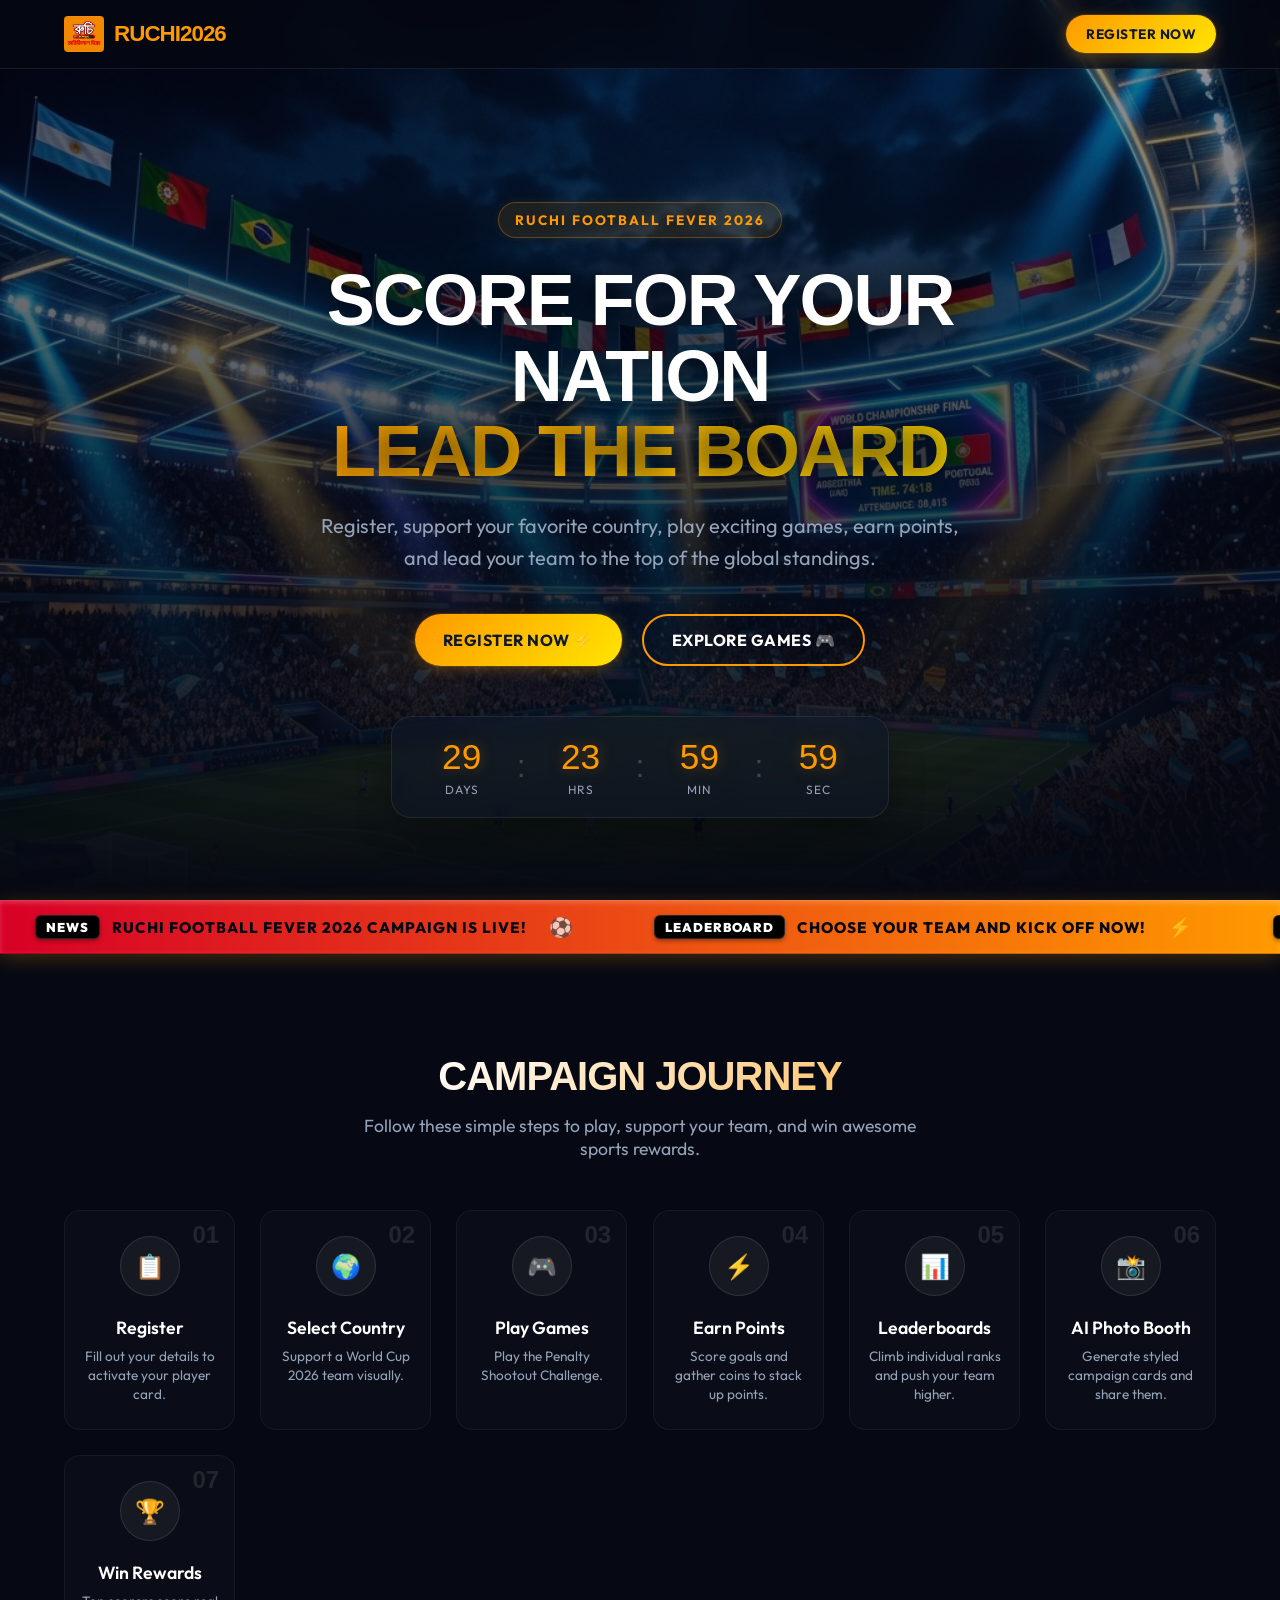
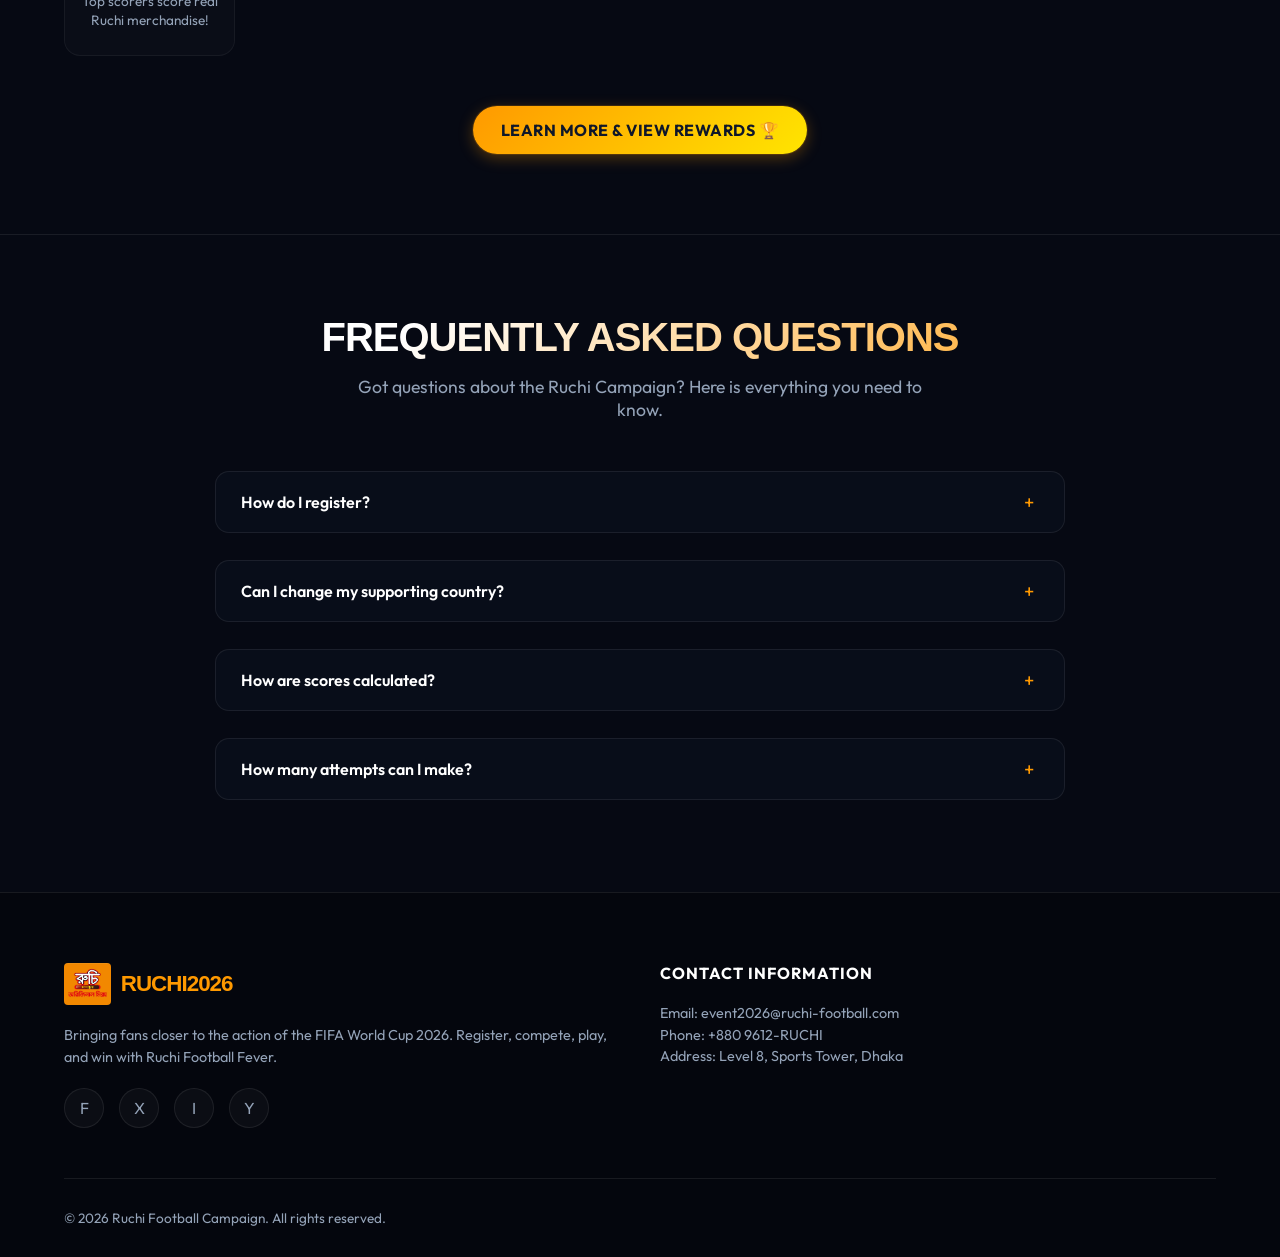
==== commit c73e02fd: "Replace Rucchi branding with Ruchi" ====
--- a/index.html
+++ b/index.html
@@ -133,7 +133,7 @@
         <span class="step-num">07</span>
         <div class="step-icon">🏆</div>
         <h3>Win Rewards</h3>
-        <p>Top scorers score real Rucchi merchandise!</p>
+        <p>Top scorers score real Ruchi merchandise!</p>
       </div>
     </div>
     
@@ -214,7 +214,7 @@
       <div class="footer-col">
         <a href="index.html" class="logo" style="display: flex; align-items: center; gap: 10px;">
           <img src="assets/images/ruchi_logo.jpg" alt="Ruchi Logo" style="height: 42px; width: auto; border-radius: 4px;">
-          <span>RUCCHI<span>2026</span></span>
+          <span>RUCHI<span>2026</span></span>
         </a>
         <p>Bringing fans closer to the action of the FIFA World Cup 2026. Register, compete, play, and win with Ruchi Football Fever.</p>
         <div class="footer-socials">
@@ -228,7 +228,7 @@
       
       <div class="footer-col">
         <h4>Contact Information</h4>
-        <p>Email: event2026@rucchi-football.com<br>Phone: +880 9612-RUCCHI<br>Address: Level 8, Sports Tower, Dhaka</p>
+        <p>Email: event2026@ruchi-football.com<br>Phone: +880 9612-RUCHI<br>Address: Level 8, Sports Tower, Dhaka</p>
       </div>
     </div>
     
--- a/styles.css
+++ b/styles.css
@@ -1,5 +1,5 @@
 /* ==========================================
-   RUCCHI FOOTBALL FEVER 2026 DESIGN SYSTEM
+   RUCHI FOOTBALL FEVER 2026 DESIGN SYSTEM
    ========================================== */
 
 @import url('https://fonts.googleapis.com/css2?family=Outfit:wght@300;400;500;600;700;800;900&family=Syncopate:wght@700&display=swap');
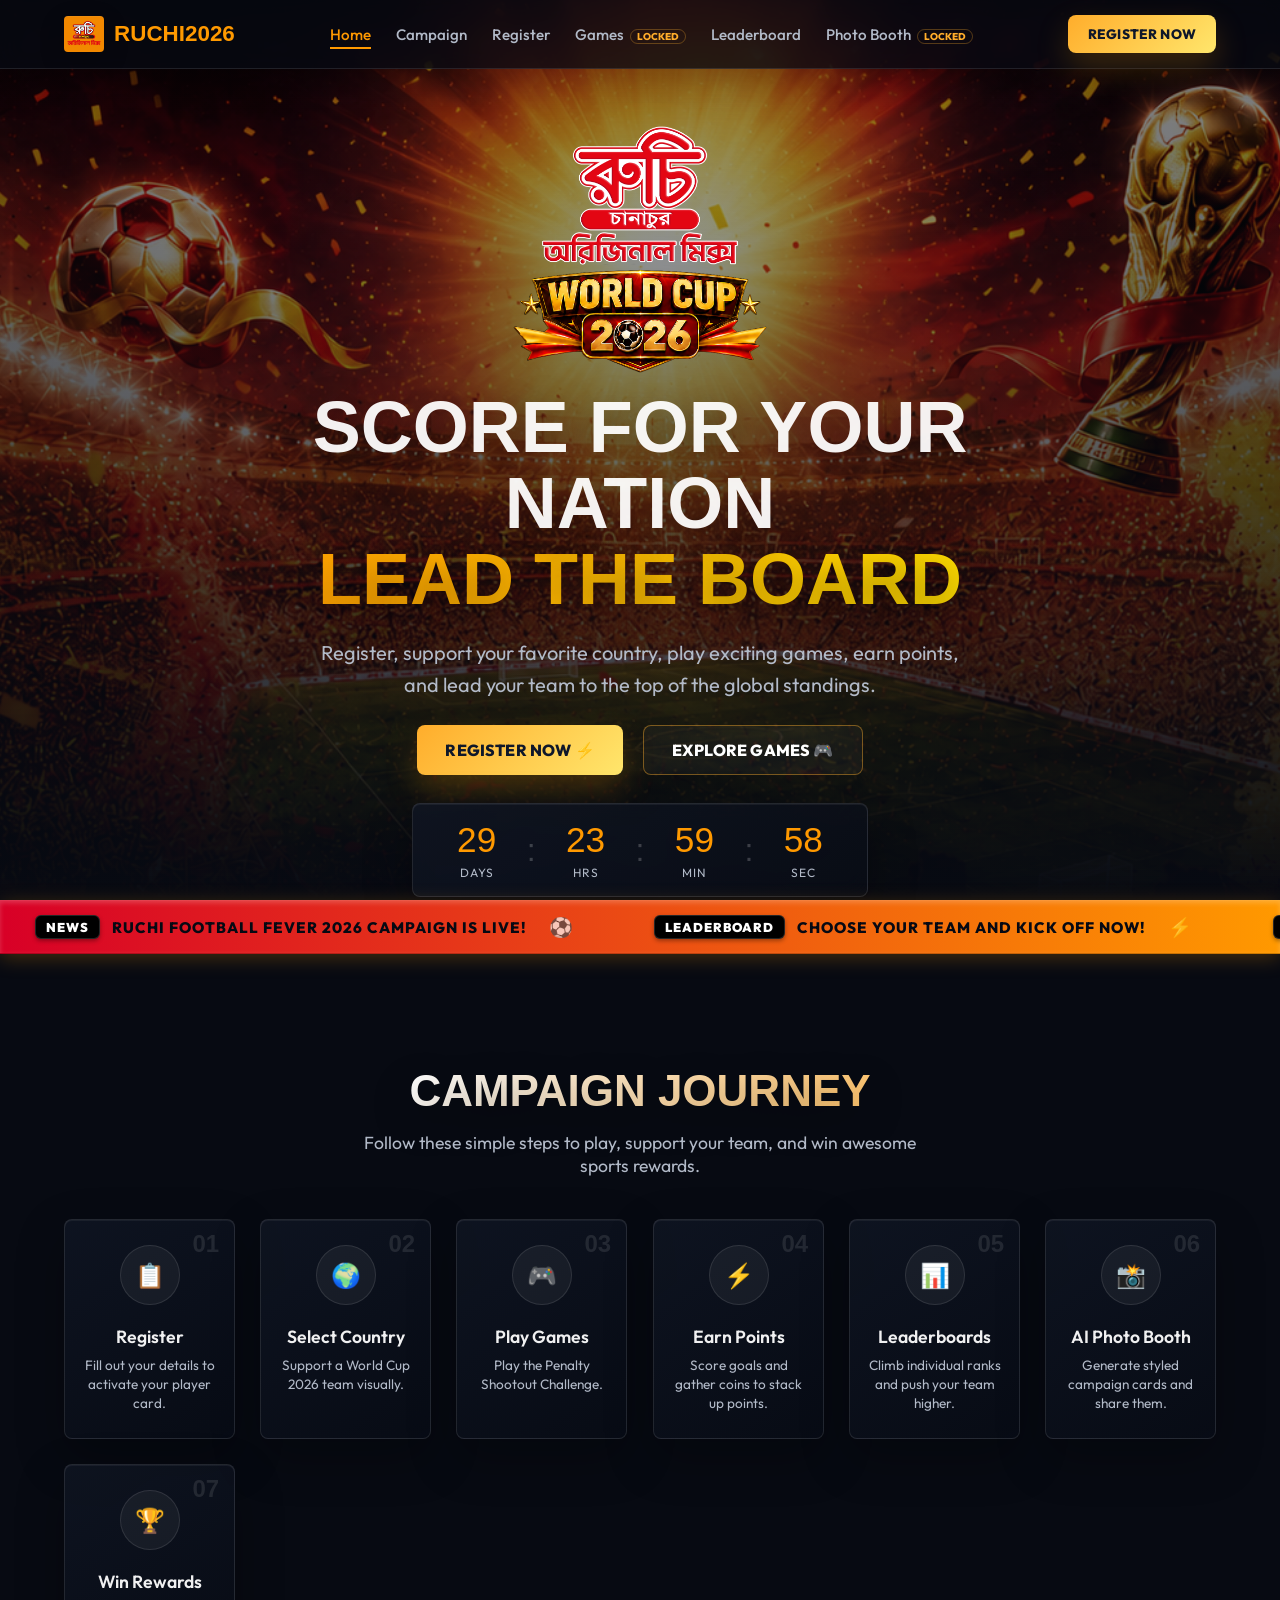
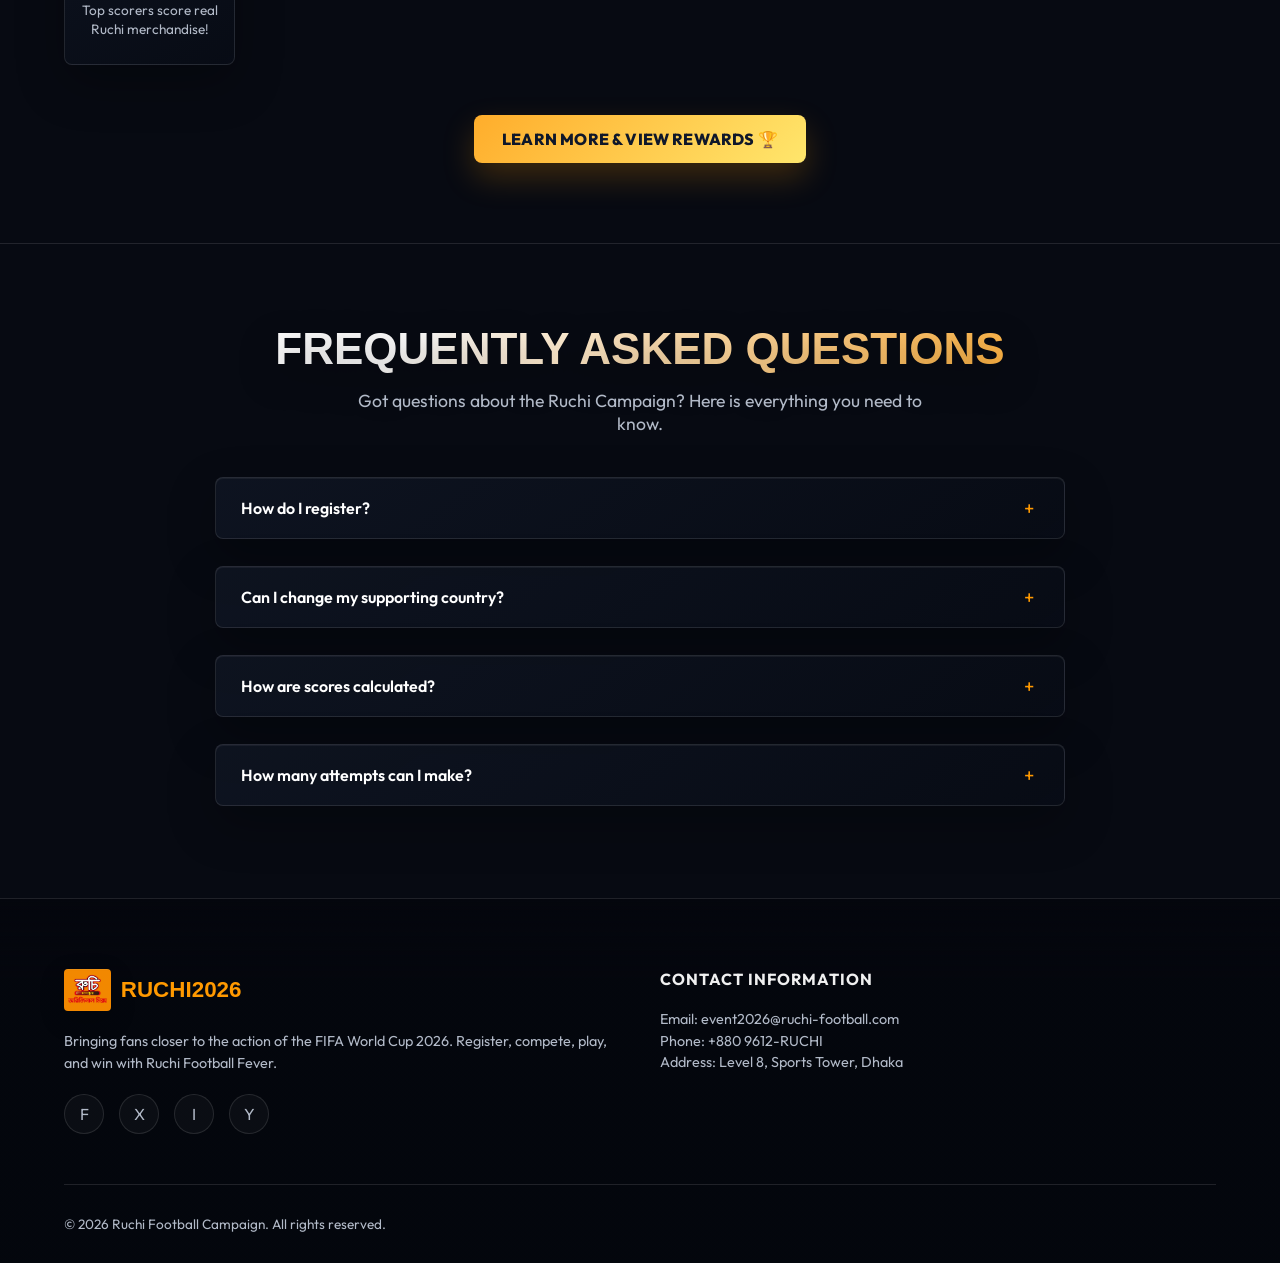
==== commit 848d0536: "Add hero mnemonic artwork" ====
--- a/index.html
+++ b/index.html
@@ -31,7 +31,9 @@
   <header class="hero" id="home">
     <div class="hero-parallax-bg" style="background-image: url('assets/images/stadium_hero.png');"></div>
     <div class="hero-content">
-      <div class="badge-tag">Ruchi Football Fever 2026</div>
+      <div class="badge-tag badge-logo">
+        <img src="assets/images/ruchi-mnemonic.png" alt="Ruchi Chanachur Official Mix World Cup 2026">
+      </div>
       <h1>Score for Your Nation<br><span>Lead the Board</span></h1>
       <p>Register, support your favorite country, play exciting games, earn points, and lead your team to the top of the global standings.</p>
       
--- a/styles.css
+++ b/styles.css
@@ -3083,3 +3083,369 @@
     flex-direction: column;
   }
 }
+
+/* ==========================================
+   ELEGANT VISUAL REFINEMENT PASS
+   ========================================== */
+
+:root {
+  --bg-stadium: #070a12;
+  --bg-card: rgba(13, 18, 30, 0.74);
+  --bg-card-hover: rgba(18, 26, 42, 0.88);
+  --text-gray: #b2bac8;
+  --border-glass: rgba(255, 255, 255, 0.11);
+  --border-neon: rgba(255, 174, 43, 0.22);
+  --shadow-neon: 0 10px 34px rgba(255, 153, 0, 0.18);
+  --shadow-gold: 0 10px 34px rgba(255, 193, 7, 0.16);
+  --shadow-blue: 0 10px 34px rgba(255, 229, 0, 0.14);
+}
+
+body {
+  background-image:
+    linear-gradient(180deg, rgba(255, 255, 255, 0.015), rgba(255, 255, 255, 0)),
+    radial-gradient(circle at 18% 10%, rgba(255, 153, 0, 0.075) 0%, transparent 34%),
+    radial-gradient(circle at 82% 12%, rgba(216, 0, 39, 0.055) 0%, transparent 30%),
+    radial-gradient(circle at 50% 92%, rgba(255, 229, 0, 0.045) 0%, transparent 42%);
+  color: rgba(255, 255, 255, 0.94);
+  text-rendering: optimizeLegibility;
+}
+
+section {
+  padding-top: 112px;
+}
+
+.section-title {
+  margin-bottom: 42px;
+}
+
+.section-title h2,
+.subpage-header-content h2,
+.hero-content h1 {
+  letter-spacing: 0;
+  text-shadow: 0 14px 38px rgba(0, 0, 0, 0.42);
+}
+
+.section-title h2 {
+  font-size: clamp(2rem, 4vw, 2.75rem);
+}
+
+.section-title p,
+.subpage-header-content p,
+.hero-content p,
+.footer-col p,
+.reward-details p,
+.flow-step p,
+.game-card p {
+  color: var(--text-gray);
+}
+
+.navbar {
+  background: rgba(7, 10, 18, 0.78);
+  border-bottom-color: rgba(255, 255, 255, 0.1);
+  box-shadow: 0 12px 40px rgba(0, 0, 0, 0.2);
+}
+
+.navbar.scrolled {
+  background: rgba(7, 10, 18, 0.94);
+  box-shadow: 0 16px 46px rgba(0, 0, 0, 0.34);
+}
+
+.logo {
+  letter-spacing: 0;
+}
+
+.logo img {
+  box-shadow: 0 8px 24px rgba(0, 0, 0, 0.24);
+}
+
+.btn {
+  border-radius: 8px;
+  font-weight: 800;
+  letter-spacing: 0.18px;
+  box-shadow: none;
+}
+
+.btn-primary {
+  background: linear-gradient(135deg, #ffad2b, #ffe66c);
+  box-shadow: 0 14px 32px rgba(255, 153, 0, 0.22);
+}
+
+.btn-secondary {
+  background: rgba(255, 255, 255, 0.035);
+  border: 1px solid rgba(255, 174, 43, 0.42);
+}
+
+.btn-accent {
+  background: linear-gradient(135deg, #d80027, #ff5b76);
+  box-shadow: 0 14px 32px rgba(216, 0, 39, 0.22);
+}
+
+.btn:hover {
+  transform: translateY(-2px);
+}
+
+.glass-card,
+.flow-step,
+.country-card,
+.theme-card,
+.gallery-item,
+.faq-item,
+.scoreboard-table-wrap,
+.leaderboard-tabs,
+.countdown-container,
+.dash-card,
+.app-lock-card,
+.scoreboard-ui,
+.game-modal-content {
+  background: linear-gradient(145deg, rgba(16, 22, 36, 0.78), rgba(9, 13, 23, 0.72));
+  border: 1px solid rgba(255, 255, 255, 0.105);
+  border-radius: 8px;
+  box-shadow:
+    0 18px 48px rgba(0, 0, 0, 0.28),
+    inset 0 1px 0 rgba(255, 255, 255, 0.055);
+}
+
+.glass-card:hover,
+.flow-step:hover,
+.country-card:hover,
+.theme-card:hover,
+.gallery-item:hover,
+.faq-item:hover,
+.dash-card:hover {
+  background: linear-gradient(145deg, rgba(22, 30, 48, 0.84), rgba(11, 16, 27, 0.78));
+  border-color: rgba(255, 174, 43, 0.28);
+  box-shadow:
+    0 24px 58px rgba(0, 0, 0, 0.34),
+    0 0 0 1px rgba(255, 174, 43, 0.08),
+    inset 0 1px 0 rgba(255, 255, 255, 0.07);
+}
+
+.hero::before,
+.subpage-header::before {
+  background:
+    linear-gradient(180deg, rgba(7, 10, 18, 0.18) 0%, rgba(7, 10, 18, 0.72) 72%, var(--bg-stadium) 100%),
+    radial-gradient(circle at center, transparent 0%, rgba(0, 0, 0, 0.34) 78%);
+}
+
+.hero-parallax-bg {
+  filter: saturate(0.92) contrast(1.04);
+}
+
+.hero-content {
+  padding-inline: 18px;
+}
+
+.badge-tag {
+  background: rgba(255, 174, 43, 0.115);
+  border-color: rgba(255, 174, 43, 0.32);
+  border-radius: 8px;
+  box-shadow: none;
+  animation: none;
+}
+
+.badge-logo {
+  max-width: min(260px, 56vw);
+  padding: 0;
+  background: transparent;
+  border-color: transparent;
+  box-shadow: none;
+  margin-bottom: 14px;
+}
+
+.badge-logo img {
+  display: block;
+  width: 100%;
+  height: auto;
+}
+
+.countdown-container {
+  gap: 10px;
+}
+
+.hero-content p {
+  margin-bottom: 24px;
+}
+
+.hero-actions {
+  margin-bottom: 28px;
+}
+
+.countdown-container {
+  padding: 16px 24px;
+}
+
+.countdown-num,
+.score-col,
+.scoreboard-col-val {
+  text-shadow: none;
+}
+
+.flow-step,
+.country-card,
+.theme-card,
+.dash-card {
+  transform-style: flat;
+}
+
+.step-icon,
+.reward-icon,
+.success-badge,
+.lock-icon-glow {
+  box-shadow: none;
+}
+
+.form-group input,
+.form-group select,
+input[type="file"] {
+  background: rgba(5, 8, 15, 0.58);
+  border-color: rgba(255, 255, 255, 0.13);
+  border-radius: 8px;
+}
+
+.form-group input:focus,
+.form-group select:focus {
+  border-color: rgba(255, 174, 43, 0.74);
+  box-shadow: 0 0 0 3px rgba(255, 174, 43, 0.13);
+}
+
+.support-btn,
+.filter-btn,
+.leaderboard-tab-btn {
+  border-radius: 8px;
+}
+
+.country-card.selected,
+.theme-card.selected,
+.leaderboard-tab-btn.active,
+.filter-btn.active {
+  box-shadow: 0 12px 28px rgba(255, 174, 43, 0.16);
+}
+
+.game-thumb-wrap,
+.canvas-preview-frame,
+.gallery-img-wrap,
+.webcam-stream-wrap,
+.rewards-trophy-img {
+  border-radius: 8px;
+}
+
+.scoreboard-table th {
+  background: rgba(255, 255, 255, 0.035);
+  color: rgba(255, 255, 255, 0.68);
+}
+
+.scoreboard-table td {
+  color: rgba(255, 255, 255, 0.91);
+}
+
+.scoreboard-table tr:hover td {
+  background: rgba(255, 174, 43, 0.045);
+}
+
+.mobile-bottom-nav {
+  background: rgba(7, 10, 18, 0.94);
+  border-top-color: rgba(255, 255, 255, 0.12);
+}
+
+.bottom-nav-tab.active {
+  color: #ffad2b;
+}
+
+.nav-lock {
+  display: inline-flex;
+  align-items: center;
+  justify-content: center;
+  margin-left: 6px;
+  padding: 2px 6px;
+  border: 1px solid rgba(255, 174, 43, 0.3);
+  border-radius: 999px;
+  color: #ffad2b;
+  font-size: 0.62rem;
+  font-weight: 800;
+  line-height: 1;
+  text-transform: uppercase;
+}
+
+.app-toast {
+  position: fixed;
+  right: 20px;
+  bottom: 94px;
+  z-index: 3000;
+  max-width: min(360px, calc(100vw - 32px));
+  padding: 14px 16px;
+  border: 1px solid rgba(255, 255, 255, 0.12);
+  border-radius: 8px;
+  background: rgba(7, 10, 18, 0.94);
+  color: #fff;
+  box-shadow: 0 18px 48px rgba(0, 0, 0, 0.42);
+  opacity: 0;
+  transform: translateY(12px);
+  transition: opacity 0.25s ease, transform 0.25s ease;
+}
+
+.app-toast.show {
+  opacity: 1;
+  transform: translateY(0);
+}
+
+.app-toast.toast-success {
+  border-color: rgba(56, 239, 125, 0.36);
+}
+
+.app-toast.toast-error {
+  border-color: rgba(255, 91, 118, 0.5);
+}
+
+.footer {
+  background:
+    linear-gradient(180deg, rgba(7, 10, 18, 0), rgba(4, 6, 13, 0.9) 22%),
+    #04060d;
+}
+
+@media (max-width: 768px) {
+  section {
+    padding-top: 72px;
+  }
+
+  .hero {
+    padding-top: 84px;
+    padding-bottom: 30px;
+  }
+
+  .badge-logo {
+    max-width: min(210px, 58vw);
+    margin-bottom: 12px;
+  }
+
+  .hero-content p {
+    margin-bottom: 18px;
+  }
+
+  .hero-actions {
+    margin-bottom: 22px;
+  }
+
+  .countdown-container {
+    padding: 12px 10px;
+  }
+
+  .glass-card,
+  .flow-step,
+  .country-card,
+  .theme-card,
+  .gallery-item,
+  .faq-item,
+  .scoreboard-table-wrap,
+  .leaderboard-tabs,
+  .countdown-container,
+  .dash-card,
+  .game-modal-content {
+    border-radius: 8px;
+  }
+
+  .hero-content h1,
+  .subpage-header-content h2,
+  .section-title h2 {
+    letter-spacing: 0;
+  }
+}
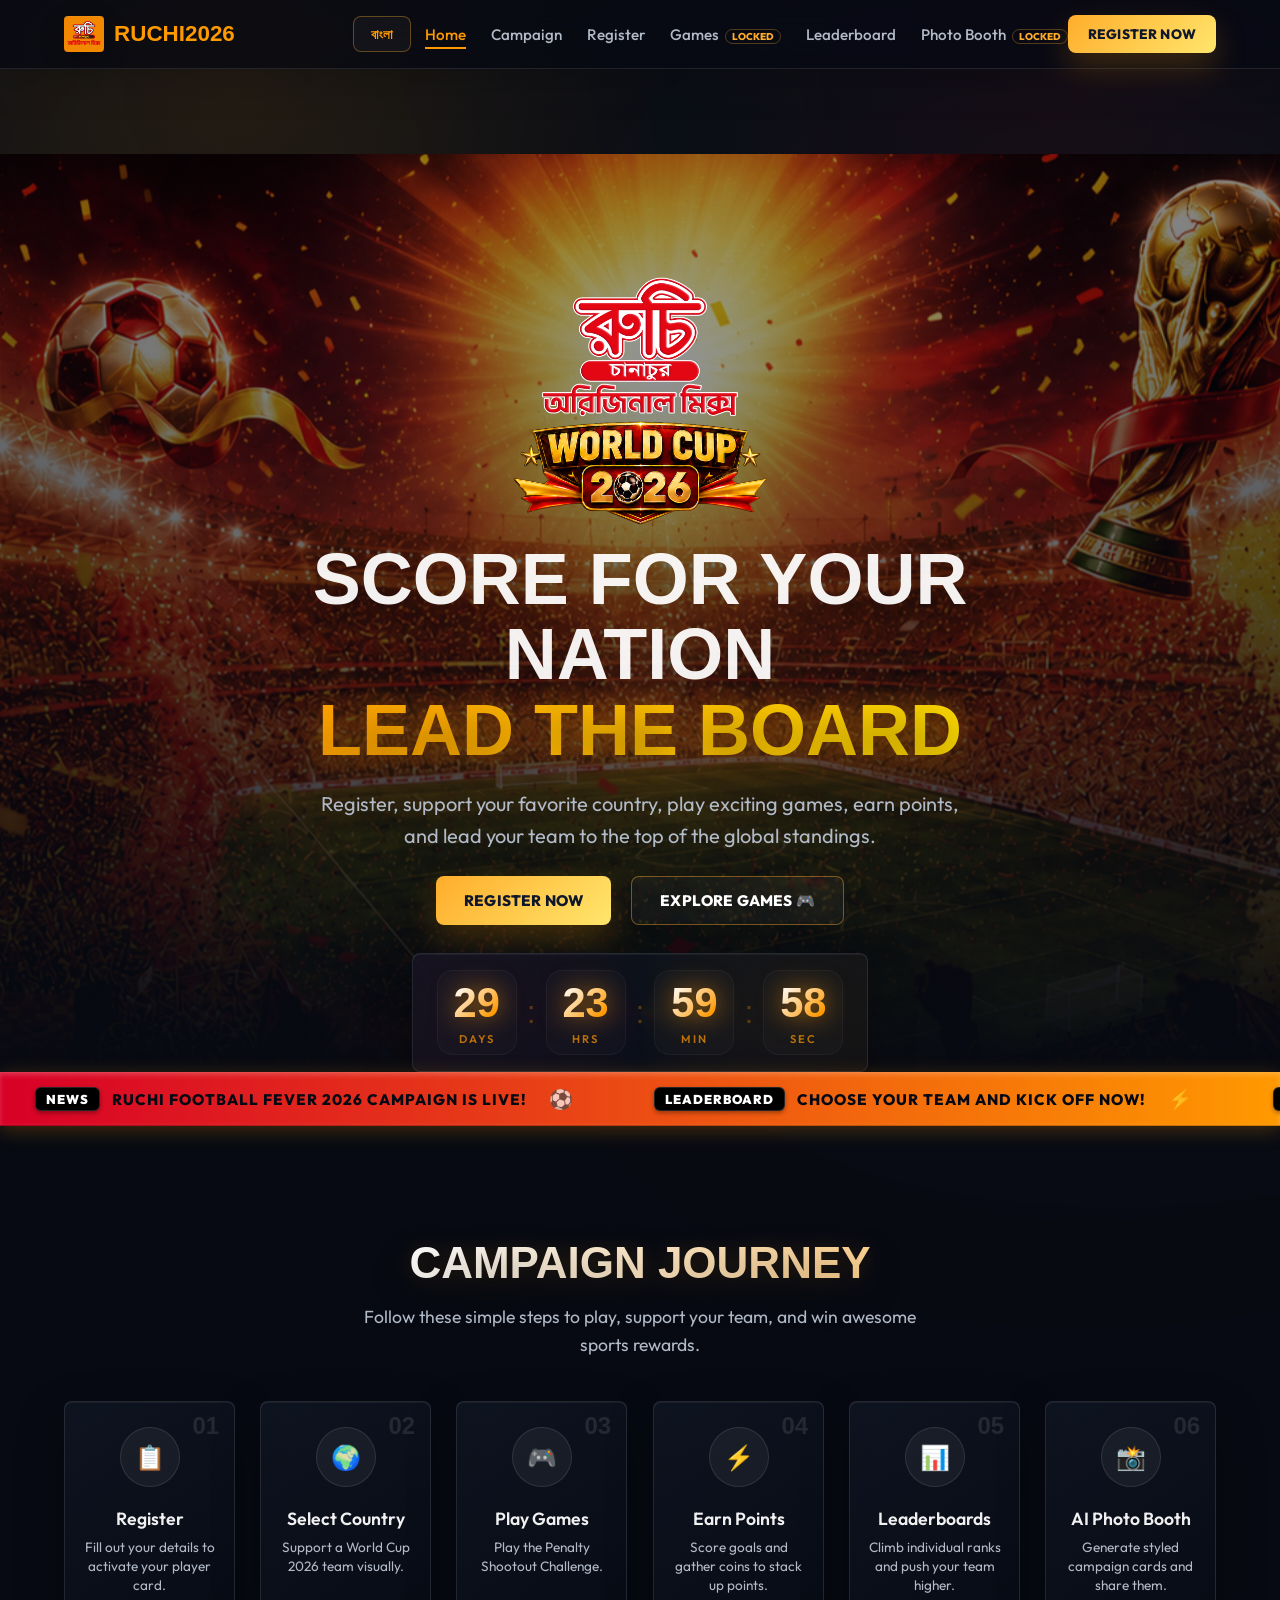
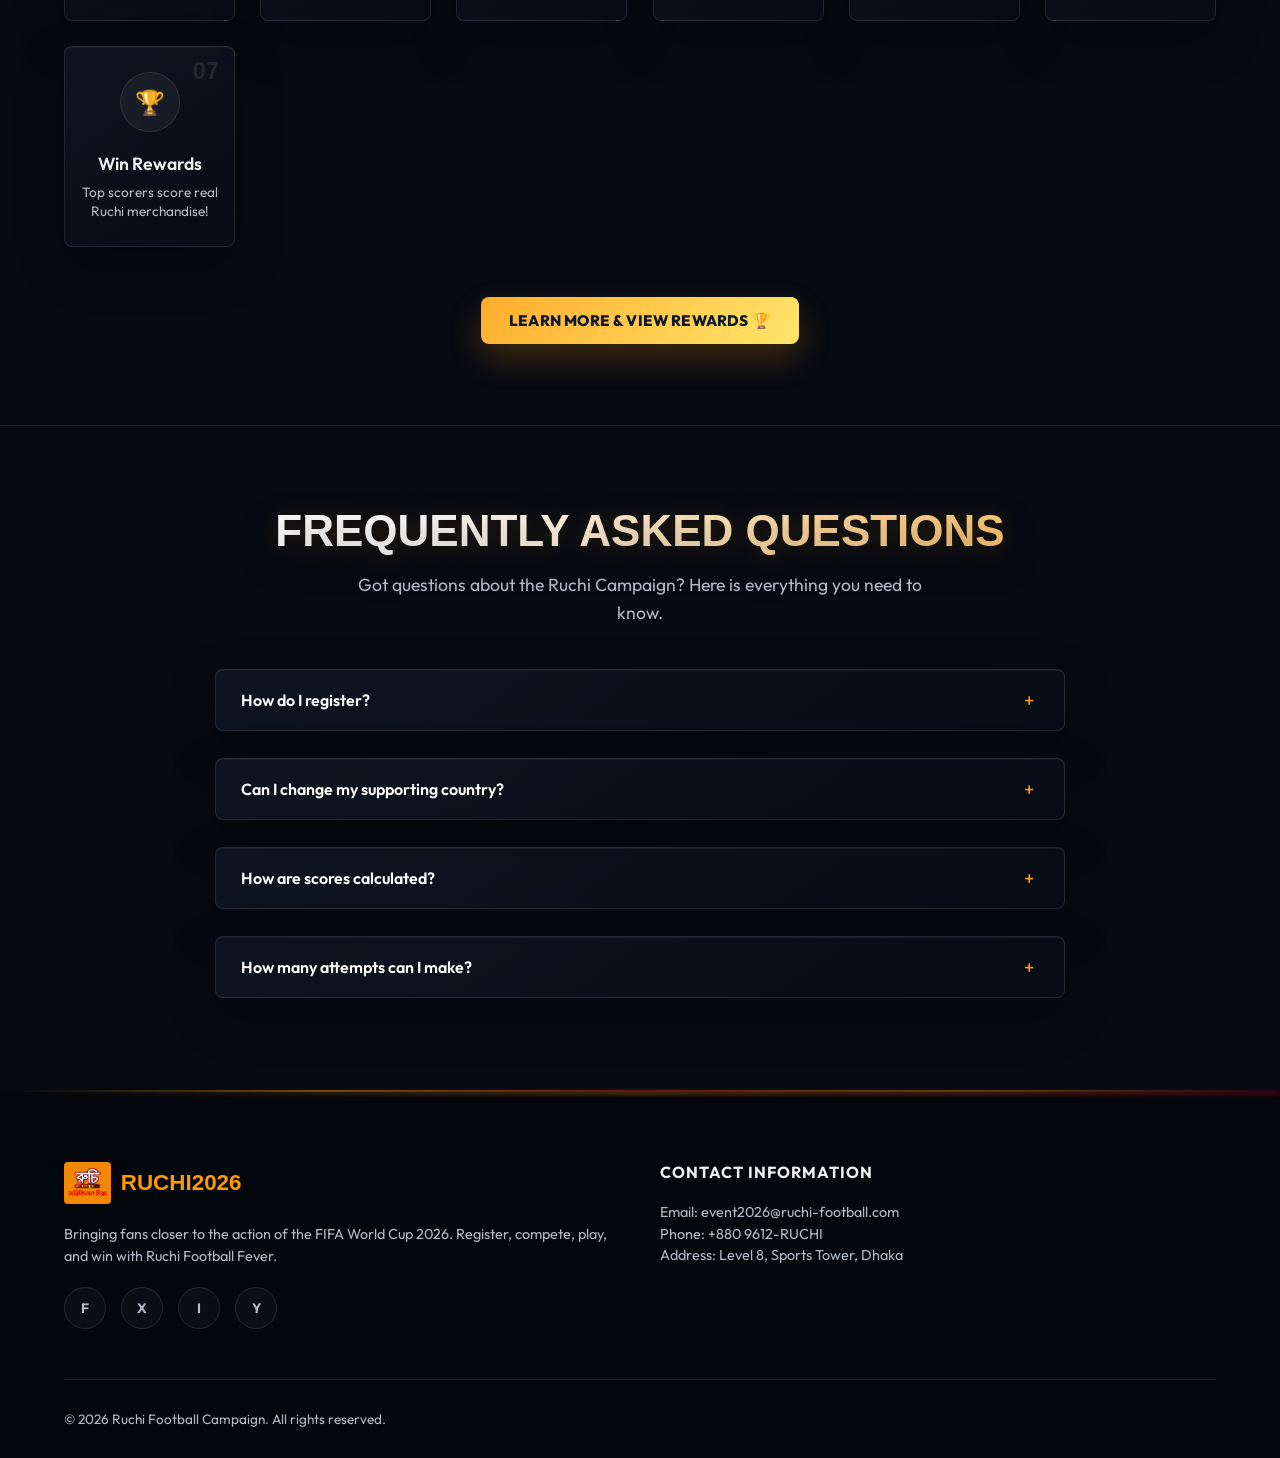
==== commit c09387c7: "Add Bangla support and dashboard polish" ====
--- a/index.html
+++ b/index.html
@@ -8,6 +8,9 @@
   <link rel="stylesheet" href="styles.css">
 </head>
 <body>
+
+  <!-- Premium Particle Canvas -->
+  <canvas id="particle-canvas"></canvas>
 
   <!-- ==========================================
        NAVIGATION BAR
--- a/styles.css
+++ b/styles.css
@@ -2,7 +2,7 @@
    RUCHI FOOTBALL FEVER 2026 DESIGN SYSTEM
    ========================================== */
 
-@import url('https://fonts.googleapis.com/css2?family=Outfit:wght@300;400;500;600;700;800;900&family=Syncopate:wght@700&display=swap');
+@import url('https://fonts.googleapis.com/css2?family=Noto+Sans+Bengali:wght@400;500;600;700;800;900&family=Outfit:wght@300;400;500;600;700;800;900&family=Syncopate:wght@700&display=swap');
 
 :root {
   /* Color Palette (HSL & Hex) */
@@ -55,26 +55,128 @@
   min-height: 100vh;
   position: relative;
   background-image: 
-    radial-gradient(circle at 10% 20%, rgba(255, 229, 0, 0.05) 0%, transparent 40%),
-    radial-gradient(circle at 90% 80%, rgba(255, 153, 0, 0.05) 0%, transparent 40%),
-    radial-gradient(circle at 50% 50%, rgba(216, 0, 39, 0.02) 0%, transparent 50%);
+    radial-gradient(circle at 10% 20%, rgba(255, 229, 0, 0.03) 0%, transparent 40%),
+    radial-gradient(circle at 90% 80%, rgba(255, 153, 0, 0.03) 0%, transparent 40%),
+    radial-gradient(circle at 50% 50%, rgba(216, 0, 39, 0.01) 0%, transparent 50%);
   background-attachment: fixed;
 }
 
-/* Custom Scrollbar */
+/* ===== ANIMATED STAR PARTICLES ===== */
+.hero::after {
+  content: '';
+  position: absolute;
+  top: 0; left: 0;
+  width: 100%; height: 100%;
+  z-index: 0;
+  pointer-events: none;
+  background-image:
+    radial-gradient(2px 2px at 20% 30%, rgba(255,255,255,0.8) 50%, transparent 100%),
+    radial-gradient(2px 2px at 40% 70%, rgba(255,255,255,0.6) 50%, transparent 100%),
+    radial-gradient(1px 1px at 80% 10%, rgba(255,255,255,0.7) 50%, transparent 100%),
+    radial-gradient(2px 2px at 60% 50%, rgba(255,153,0,0.5) 50%, transparent 100%),
+    radial-gradient(1px 1px at 10% 80%, rgba(255,255,255,0.5) 50%, transparent 100%),
+    radial-gradient(2px 2px at 70% 90%, rgba(255,229,0,0.4) 50%, transparent 100%),
+    radial-gradient(1px 1px at 90% 40%, rgba(255,255,255,0.6) 50%, transparent 100%),
+    radial-gradient(1px 1px at 50% 20%, rgba(216,0,39,0.3) 50%, transparent 100%),
+    radial-gradient(2px 2px at 30% 60%, rgba(255,255,255,0.5) 50%, transparent 100%),
+    radial-gradient(1px 1px at 85% 75%, rgba(255,153,0,0.4) 50%, transparent 100%);
+  background-size: 200% 200%;
+  animation: starDrift 30s linear infinite;
+}
+
+@keyframes starDrift {
+  0% { background-position: 0% 0%; }
+  50% { background-position: 100% 100%; }
+  100% { background-position: 0% 0%; }
+}
+
+html::before {
+  content: '';
+  position: fixed;
+  width: 55vw;
+  height: 55vw;
+  border-radius: 50%;
+  top: 25vh;
+  right: -15vw;
+  background: radial-gradient(circle, rgba(56, 239, 125, 0.3) 0%, rgba(0, 242, 254, 0.15) 60%, transparent 70%);
+  z-index: -2;
+  pointer-events: none;
+  filter: blur(140px);
+  opacity: 0.16;
+  mix-blend-mode: screen;
+  animation: floatLightThree 22s infinite alternate ease-in-out;
+}
+
+body::before,
+body::after {
+  content: '';
+  position: fixed;
+  width: 60vw;
+  height: 60vw;
+  border-radius: 50%;
+  z-index: -2;
+  pointer-events: none;
+  filter: blur(140px);
+  opacity: 0.16;
+  mix-blend-mode: screen;
+}
+
+body::before {
+  top: -15vw;
+  left: -15vw;
+  background: radial-gradient(circle, rgba(255, 153, 0, 0.45) 0%, transparent 70%);
+  animation: floatLightOne 25s infinite alternate ease-in-out;
+}
+
+body::after {
+  bottom: -15vw;
+  right: -15vw;
+  background: radial-gradient(circle, rgba(216, 0, 39, 0.4) 0%, transparent 70%);
+  animation: floatLightTwo 20s infinite alternate ease-in-out;
+}
+
+@keyframes floatLightOne {
+  0% {
+    transform: translate3d(0, 0, 0) scale(1);
+  }
+  100% {
+    transform: translate3d(10vw, 8vw, 0) scale(1.15);
+  }
+}
+
+@keyframes floatLightTwo {
+  0% {
+    transform: translate3d(0, 0, 0) scale(1);
+  }
+  100% {
+    transform: translate3d(-8vw, -10vw, 0) scale(1.1);
+  }
+}
+
+@keyframes floatLightThree {
+  0% {
+    transform: translate3d(0, 0, 0) scale(1);
+  }
+  100% {
+    transform: translate3d(-6vw, 8vw, 0) scale(1.2);
+  }
+}
+
+/* Custom Scrollbar - Premium Neon */
 ::-webkit-scrollbar {
-  width: 10px;
+  width: 8px;
 }
 ::-webkit-scrollbar-track {
   background: var(--bg-stadium);
 }
 ::-webkit-scrollbar-thumb {
-  background: rgba(255, 153, 0, 0.2);
-  border-radius: 5px;
-  border: 2px solid var(--bg-stadium);
+  background: linear-gradient(180deg, var(--accent-red), var(--primary-neon), var(--accent-blue));
+  border-radius: 4px;
+  box-shadow: 0 0 10px rgba(255, 153, 0, 0.3);
 }
 ::-webkit-scrollbar-thumb:hover {
-  background: var(--primary-neon);
+  background: linear-gradient(180deg, var(--primary-neon), var(--accent-blue), var(--accent-red));
+  box-shadow: 0 0 15px var(--primary-neon);
 }
 
 /* ==========================================
@@ -99,9 +201,17 @@
   letter-spacing: -1px;
   text-transform: uppercase;
   margin-bottom: 15px;
-  background: linear-gradient(135deg, #fff 30%, var(--primary-neon));
+  background: linear-gradient(135deg, #ffffff 15%, var(--primary-neon) 60%, var(--accent-red) 100%);
+  background-size: 200% 200%;
   -webkit-background-clip: text;
   -webkit-text-fill-color: transparent;
+  animation: sectionTitleShimmer 6s ease-in-out infinite;
+  filter: drop-shadow(0 0 10px rgba(255, 153, 0, 0.15));
+}
+
+@keyframes sectionTitleShimmer {
+  0%, 100% { background-position: 0% 50%; }
+  50% { background-position: 100% 50%; }
 }
 
 .section-title p {
@@ -109,6 +219,7 @@
   font-size: 1.1rem;
   max-width: 600px;
   margin: 0 auto;
+  line-height: 1.6;
 }
 
 /* Buttons */
@@ -120,10 +231,10 @@
   padding: 14px 28px;
   border-radius: 50px;
   font-family: var(--font-primary);
-  font-weight: 700;
-  font-size: 1rem;
+  font-weight: 800;
+  font-size: 0.95rem;
   text-transform: uppercase;
-  letter-spacing: 0.5px;
+  letter-spacing: 1.2px;
   cursor: pointer;
   transition: var(--transition-smooth);
   text-decoration: none;
@@ -131,9 +242,9 @@
 }
 
 .btn-primary {
-  background: linear-gradient(135deg, var(--primary-neon), #ffe500);
+  background: linear-gradient(135deg, var(--primary-neon) 0%, #ffc107 50%, #ffe500 100%);
   color: var(--text-dark);
-  box-shadow: 0 4px 15px rgba(255, 153, 0, 0.3), 0 0 0 1px rgba(255, 153, 0, 0.15);
+  box-shadow: 0 4px 15px rgba(255, 153, 0, 0.35), 0 0 0 1px rgba(255, 153, 0, 0.2);
   position: relative;
   overflow: hidden;
 }
@@ -157,8 +268,8 @@
 }
 
 .btn-primary:hover {
-  transform: translateY(-3px);
-  box-shadow: 0 0 25px rgba(255, 153, 0, 0.6);
+  transform: translateY(-4px) scale(1.03);
+  box-shadow: 0 8px 30px rgba(255, 153, 0, 0.5), 0 0 40px rgba(255, 153, 0, 0.25), 0 0 80px rgba(255, 153, 0, 0.1);
 }
 
 .btn-primary:hover::after {
@@ -173,9 +284,11 @@
 }
 
 .btn-secondary:hover {
-  background: rgba(255, 153, 0, 0.1);
-  transform: translateY(-3px);
-  box-shadow: var(--shadow-neon);
+  background: rgba(255, 153, 0, 0.08);
+  transform: translateY(-4px) scale(1.03);
+  box-shadow: 0 0 25px rgba(255, 153, 0, 0.3), 0 0 60px rgba(255, 153, 0, 0.08);
+  border-color: rgba(255, 153, 0, 0.8);
+  text-shadow: 0 0 8px rgba(255, 153, 0, 0.3);
 }
 
 .btn-accent {
@@ -197,27 +310,52 @@
   pointer-events: none;
 }
 
-/* Glass Card */
+/* Glass Card - Premium Animated Border */
 .glass-card {
-  background: linear-gradient(135deg, rgba(15, 23, 42, 0.45), rgba(30, 41, 59, 0.3));
-  backdrop-filter: blur(20px);
-  -webkit-backdrop-filter: blur(20px);
+  background: linear-gradient(135deg, rgba(15, 23, 42, 0.55), rgba(30, 41, 59, 0.35));
+  backdrop-filter: blur(24px);
+  -webkit-backdrop-filter: blur(24px);
   border: 1px solid rgba(255, 255, 255, 0.08);
   border-radius: 24px;
   padding: 35px;
-  box-shadow: 0 20px 40px rgba(0, 0, 0, 0.3), inset 0 1px 1px rgba(255, 255, 255, 0.05);
+  box-shadow: 0 20px 40px rgba(0, 0, 0, 0.35), inset 0 1px 1px rgba(255, 255, 255, 0.08);
   transition: transform 0.4s cubic-bezier(0.165, 0.84, 0.44, 1),
               border-color 0.3s ease,
-              box-shadow 0.3s ease,
+              box-shadow 0.5s ease,
               background 0.3s ease;
+  position: relative;
+}
+
+.glass-card::before {
+  content: '';
+  position: absolute;
+  top: -1px; left: -1px;
+  right: -1px; bottom: -1px;
+  border-radius: 25px;
+  background: linear-gradient(135deg, rgba(255,153,0,0), rgba(255,153,0,0.3), rgba(216,0,39,0.2), rgba(255,229,0,0.15), rgba(255,153,0,0));
+  background-size: 400% 400%;
+  z-index: -1;
+  opacity: 0;
+  transition: opacity 0.5s ease;
+  animation: borderGlow 5s ease-in-out infinite;
+}
+
+.glass-card:hover::before {
+  opacity: 1;
+}
+
+@keyframes borderGlow {
+  0%, 100% { background-position: 0% 50%; }
+  50% { background-position: 100% 50%; }
 }
 
 .glass-card:hover {
-  border-color: rgba(255, 153, 0, 0.35);
-  background: linear-gradient(135deg, rgba(23, 37, 66, 0.65), rgba(15, 23, 42, 0.5));
+  border-color: rgba(255, 153, 0, 0.4);
+  background: linear-gradient(135deg, rgba(23, 37, 66, 0.7), rgba(15, 23, 42, 0.55));
   transform: translateY(-8px);
-  box-shadow: 0 25px 50px rgba(0, 0, 0, 0.4), 
-              0 0 20px rgba(255, 153, 0, 0.15);
+  box-shadow: 0 30px 60px rgba(0, 0, 0, 0.5), 
+              0 0 30px rgba(255, 153, 0, 0.12),
+              0 0 80px rgba(255, 153, 0, 0.06);
 }
 
 /* ==========================================
@@ -230,15 +368,16 @@
   left: 0;
   width: 100%;
   z-index: 1000;
-  background: rgba(6, 9, 19, 0.75);
-  backdrop-filter: blur(12px);
-  -webkit-backdrop-filter: blur(12px);
-  border-bottom: 1px solid var(--border-glass);
+  background: rgba(6, 9, 19, 0.8);
+  backdrop-filter: blur(20px) saturate(180%);
+  -webkit-backdrop-filter: blur(20px) saturate(180%);
+  border-bottom: 1px solid rgba(255, 153, 0, 0.08);
   padding: 15px 5%;
   display: flex;
   justify-content: space-between;
   align-items: center;
   transition: var(--transition-smooth);
+  box-shadow: 0 4px 30px rgba(0, 0, 0, 0.3);
 }
 
 .navbar.scrolled {
@@ -312,6 +451,43 @@
 .nav-cta {
   display: flex;
   align-items: center;
+}
+
+.language-toggle {
+  display: inline-flex;
+  align-items: center;
+  justify-content: center;
+  min-width: 58px;
+  min-height: 36px;
+  margin-left: auto;
+  margin-right: 14px;
+  padding: 8px 12px;
+  border: 1px solid rgba(255, 174, 43, 0.34);
+  border-radius: 8px;
+  background: rgba(255, 255, 255, 0.035);
+  color: var(--primary-neon);
+  font-family: var(--font-primary);
+  font-size: 0.82rem;
+  font-weight: 800;
+  cursor: pointer;
+  transition: var(--transition-smooth);
+}
+
+.language-toggle:hover {
+  border-color: rgba(255, 174, 43, 0.72);
+  background: rgba(255, 174, 43, 0.1);
+}
+
+body.lang-bn {
+  --font-primary: 'Noto Sans Bengali', 'Outfit', sans-serif;
+}
+
+body.lang-bn .hero-content h1,
+body.lang-bn .section-title h2,
+body.lang-bn .subpage-header-content h2 {
+  font-family: 'Noto Sans Bengali', 'Outfit', sans-serif;
+  font-weight: 900;
+  line-height: 1.15;
 }
 
 .menu-toggle {
@@ -379,9 +555,9 @@
 }
 
 .badge-tag {
-  background: rgba(255, 153, 0, 0.1);
+  background: rgba(255, 153, 0, 0.08);
   color: var(--primary-neon);
-  border: 1px solid rgba(255, 153, 0, 0.3);
+  border: 1px solid rgba(255, 153, 0, 0.25);
   padding: 8px 16px;
   border-radius: 50px;
   font-weight: 700;
@@ -389,13 +565,30 @@
   letter-spacing: 2px;
   text-transform: uppercase;
   margin-bottom: 25px;
-  box-shadow: 0 0 10px rgba(255, 153, 0, 0.1);
-  animation: pulseNeon 2s infinite alternate;
-}
-
-@keyframes pulseNeon {
-  from { box-shadow: 0 0 5px rgba(255, 153, 0, 0.1); }
-  to { box-shadow: 0 0 15px rgba(255, 153, 0, 0.4); border-color: var(--primary-neon); }
+  box-shadow: 0 0 15px rgba(255, 153, 0, 0.15), inset 0 0 15px rgba(255, 153, 0, 0.05);
+  animation: badgePulse 3s infinite;
+  position: relative;
+  overflow: hidden;
+}
+
+.badge-tag::after {
+  content: '';
+  position: absolute;
+  top: 0; left: -100%;
+  width: 100%; height: 100%;
+  background: linear-gradient(90deg, transparent, rgba(255, 153, 0, 0.2), transparent);
+  animation: badgeSweep 3s ease-in-out infinite;
+}
+
+@keyframes badgeSweep {
+  0% { left: -100%; }
+  50% { left: 100%; }
+  100% { left: 100%; }
+}
+
+@keyframes badgePulse {
+  0%, 100% { box-shadow: 0 0 10px rgba(255, 153, 0, 0.1), inset 0 0 10px rgba(255, 153, 0, 0.03); }
+  50% { box-shadow: 0 0 25px rgba(255, 153, 0, 0.3), inset 0 0 20px rgba(255, 153, 0, 0.08); border-color: rgba(255, 153, 0, 0.5); }
 }
 
 .hero-content h1 {
@@ -406,13 +599,35 @@
   letter-spacing: -2px;
   margin-bottom: 20px;
   text-shadow: 0 0 30px rgba(0,0,0,0.8);
+  animation: heroTextIn 1.2s cubic-bezier(0.165, 0.84, 0.44, 1) forwards;
+}
+
+@keyframes heroTextIn {
+  from {
+    opacity: 0;
+    transform: translateY(40px);
+    filter: blur(10px);
+  }
+  to {
+    opacity: 1;
+    transform: translateY(0);
+    filter: blur(0);
+  }
 }
 
 .hero-content h1 span {
   display: block;
-  background: linear-gradient(90deg, var(--primary-neon), var(--accent-blue));
+  background: linear-gradient(90deg, var(--primary-neon), var(--accent-blue), var(--primary-neon));
+  background-size: 200% 100%;
   -webkit-background-clip: text;
   -webkit-text-fill-color: transparent;
+  filter: drop-shadow(0 0 15px rgba(255, 153, 0, 0.5));
+  animation: textShimmer 4s ease-in-out infinite;
+}
+
+@keyframes textShimmer {
+  0%, 100% { background-position: 0% 50%; }
+  50% { background-position: 100% 50%; }
 }
 
 .hero-content p {
@@ -429,16 +644,40 @@
   margin-bottom: 50px;
 }
 
-/* Countdown Timer */
+/* Countdown Timer - Premium */
 .countdown-container {
   display: flex;
-  gap: 15px;
-  background: rgba(15, 23, 42, 0.5);
-  backdrop-filter: blur(10px);
-  border: 1px solid var(--border-glass);
-  padding: 20px 30px;
-  border-radius: 20px;
-  box-shadow: 0 15px 35px rgba(0,0,0,0.3);
+  gap: 12px;
+  background: rgba(10, 15, 30, 0.7);
+  backdrop-filter: blur(30px);
+  -webkit-backdrop-filter: blur(30px);
+  border: 1px solid rgba(255, 153, 0, 0.15);
+  padding: 25px 35px;
+  border-radius: 24px;
+  box-shadow: 0 20px 60px rgba(0, 0, 0, 0.5), inset 0 1px 1px rgba(255, 255, 255, 0.06), 0 0 40px rgba(255, 153, 0, 0.05);
+  transition: border-color 0.3s ease, box-shadow 0.5s ease, transform 0.3s ease;
+  position: relative;
+  overflow: hidden;
+}
+
+.countdown-container::before {
+  content: '';
+  position: absolute;
+  top: -50%; left: -50%;
+  width: 200%; height: 200%;
+  background: conic-gradient(from 0deg, transparent, rgba(255,153,0,0.05), transparent, rgba(216,0,39,0.04), transparent);
+  animation: countdownSpin 10s linear infinite;
+  pointer-events: none;
+}
+
+@keyframes countdownSpin {
+  to { transform: rotate(360deg); }
+}
+
+.countdown-container:hover {
+  border-color: rgba(255, 153, 0, 0.4);
+  box-shadow: 0 30px 70px rgba(0, 0, 0, 0.6), 0 0 40px rgba(255, 153, 0, 0.15), 0 0 100px rgba(255, 153, 0, 0.05);
+  transform: translateY(-4px);
 }
 
 .countdown-box {
@@ -446,28 +685,46 @@
   flex-direction: column;
   align-items: center;
   min-width: 80px;
+  padding: 8px;
+  background: rgba(255, 255, 255, 0.02);
+  border-radius: 16px;
+  border: 1px solid rgba(255, 255, 255, 0.04);
+  position: relative;
+  z-index: 1;
 }
 
 .countdown-num {
   font-family: var(--font-display);
-  font-size: 2.2rem;
-  color: var(--primary-neon);
-  text-shadow: var(--shadow-neon);
+  font-size: 2.6rem;
+  font-weight: 800;
+  background: linear-gradient(135deg, #ffffff 10%, var(--primary-neon) 80%);
+  -webkit-background-clip: text;
+  -webkit-text-fill-color: transparent;
+  filter: drop-shadow(0 0 12px rgba(255, 153, 0, 0.7));
+  text-shadow: none;
 }
 
 .countdown-label {
-  font-size: 0.75rem;
+  font-size: 0.7rem;
   text-transform: uppercase;
-  color: var(--text-gray);
-  letter-spacing: 1px;
+  color: rgba(255, 153, 0, 0.7);
+  letter-spacing: 2px;
   margin-top: 5px;
+  font-weight: 600;
 }
 
 .countdown-divider {
   font-family: var(--font-display);
   font-size: 2rem;
-  color: rgba(255, 255, 255, 0.2);
+  color: rgba(255, 153, 0, 0.3);
   align-self: center;
+  animation: dividerPulse 1.5s ease-in-out infinite;
+  z-index: 1;
+}
+
+@keyframes dividerPulse {
+  0%, 100% { opacity: 1; }
+  50% { opacity: 0.3; }
 }
 
 /* ==========================================
@@ -536,6 +793,119 @@
   border-color: var(--primary-neon);
   box-shadow: var(--shadow-neon);
   transform: scale(1.1);
+}
+
+/* Rainbow-coded Journey Steps Hover Themes */
+.flow-step:nth-child(7n+1):hover {
+  background: rgba(255, 107, 107, 0.05) !important;
+  border-color: rgba(255, 107, 107, 0.3) !important;
+  box-shadow: 0 10px 25px rgba(255, 107, 107, 0.2) !important;
+}
+.flow-step:nth-child(7n+1):hover .step-num {
+  color: #ff6b6b !important;
+  text-shadow: 0 0 10px rgba(255, 107, 107, 0.5) !important;
+}
+.flow-step:nth-child(7n+1):hover .step-icon {
+  background: #ff6b6b !important;
+  border-color: #ff6b6b !important;
+  color: var(--text-dark) !important;
+  box-shadow: 0 0 15px rgba(255, 107, 107, 0.4) !important;
+}
+
+.flow-step:nth-child(7n+2):hover {
+  background: rgba(0, 242, 254, 0.05) !important;
+  border-color: rgba(0, 242, 254, 0.3) !important;
+  box-shadow: 0 10px 25px rgba(0, 242, 254, 0.2) !important;
+}
+.flow-step:nth-child(7n+2):hover .step-num {
+  color: #00f2fe !important;
+  text-shadow: 0 0 10px rgba(0, 242, 254, 0.5) !important;
+}
+.flow-step:nth-child(7n+2):hover .step-icon {
+  background: #00f2fe !important;
+  border-color: #00f2fe !important;
+  color: var(--text-dark) !important;
+  box-shadow: 0 0 15px rgba(0, 242, 254, 0.4) !important;
+}
+
+.flow-step:nth-child(7n+3):hover {
+  background: rgba(56, 239, 125, 0.05) !important;
+  border-color: rgba(56, 239, 125, 0.3) !important;
+  box-shadow: 0 10px 25px rgba(56, 239, 125, 0.2) !important;
+}
+.flow-step:nth-child(7n+3):hover .step-num {
+  color: #38ef7d !important;
+  text-shadow: 0 0 10px rgba(56, 239, 125, 0.5) !important;
+}
+.flow-step:nth-child(7n+3):hover .step-icon {
+  background: #38ef7d !important;
+  border-color: #38ef7d !important;
+  color: var(--text-dark) !important;
+  box-shadow: 0 0 15px rgba(56, 239, 125, 0.4) !important;
+}
+
+.flow-step:nth-child(7n+4):hover {
+  background: rgba(255, 229, 0, 0.05) !important;
+  border-color: rgba(255, 229, 0, 0.3) !important;
+  box-shadow: 0 10px 25px rgba(255, 229, 0, 0.2) !important;
+}
+.flow-step:nth-child(7n+4):hover .step-num {
+  color: #ffe500 !important;
+  text-shadow: 0 0 10px rgba(255, 229, 0, 0.5) !important;
+}
+.flow-step:nth-child(7n+4):hover .step-icon {
+  background: #ffe500 !important;
+  border-color: #ffe500 !important;
+  color: var(--text-dark) !important;
+  box-shadow: 0 0 15px rgba(255, 229, 0, 0.4) !important;
+}
+
+.flow-step:nth-child(7n+5):hover {
+  background: rgba(108, 92, 231, 0.05) !important;
+  border-color: rgba(108, 92, 231, 0.3) !important;
+  box-shadow: 0 10px 25px rgba(108, 92, 231, 0.25) !important;
+}
+.flow-step:nth-child(7n+5):hover .step-num {
+  color: #6c5ce7 !important;
+  text-shadow: 0 0 10px rgba(108, 92, 231, 0.5) !important;
+}
+.flow-step:nth-child(7n+5):hover .step-icon {
+  background: #6c5ce7 !important;
+  border-color: #6c5ce7 !important;
+  color: #fff !important;
+  box-shadow: 0 0 15px rgba(108, 92, 231, 0.4) !important;
+}
+
+.flow-step:nth-child(7n+6):hover {
+  background: rgba(162, 155, 254, 0.05) !important;
+  border-color: rgba(162, 155, 254, 0.3) !important;
+  box-shadow: 0 10px 25px rgba(162, 155, 254, 0.2) !important;
+}
+.flow-step:nth-child(7n+6):hover .step-num {
+  color: #a29bfe !important;
+  text-shadow: 0 0 10px rgba(162, 155, 254, 0.5) !important;
+}
+.flow-step:nth-child(7n+6):hover .step-icon {
+  background: #a29bfe !important;
+  border-color: #a29bfe !important;
+  color: var(--text-dark) !important;
+  box-shadow: 0 0 15px rgba(162, 155, 254, 0.4) !important;
+}
+
+.flow-step:nth-child(7n+7):hover {
+  background: rgba(253, 121, 168, 0.05) !important;
+  border-color: rgba(253, 121, 168, 0.3) !important;
+  box-shadow: 0 10px 25px rgba(253, 121, 168, 0.2) !important;
+}
+.flow-step:nth-child(7n+7):hover .step-num {
+  color: #fd79a8;
+  text-shadow: 0 0 10px rgba(253, 121, 168, 0.5) !important;
+}
+.flow-step:nth-child(7n+7):hover .step-icon {
+  background: #fd79a8;
+  border-color: #fd79a8;
+  color: #fff !important;
+  box-shadow: 0 0 15px rgba(253, 121, 168, 0.4) !important;
 }
 
 .flow-step h3 {
@@ -1253,8 +1623,20 @@
   border-bottom: none;
 }
 
+.scoreboard-table tr {
+  transition: transform 0.3s cubic-bezier(0.175, 0.885, 0.32, 1.275);
+}
+
+.scoreboard-table tr:hover {
+  transform: scale(1.015) translateY(-2px);
+  z-index: 2;
+  position: relative;
+}
+
 .scoreboard-table tr:hover td {
-  background: rgba(255,255,255,0.02);
+  background: rgba(255, 153, 0, 0.06) !important;
+  border-bottom-color: rgba(255, 153, 0, 0.25) !important;
+  box-shadow: inset 0 1px 0 rgba(255, 153, 0, 0.1), inset 0 -1px 0 rgba(255, 153, 0, 0.1);
 }
 
 .scoreboard-table tr.user-row td {
@@ -1821,9 +2203,28 @@
    ========================================== */
 
 .footer {
-  background: #04060d;
-  border-top: 1px solid var(--border-glass);
+  background: linear-gradient(180deg, rgba(4, 6, 13, 0.95) 0%, #020409 100%);
+  border-top: 2px solid transparent;
+  border-image: linear-gradient(90deg, transparent, rgba(255, 153, 0, 0.4), rgba(216, 0, 39, 0.3), rgba(255, 229, 0, 0.25), transparent) 1;
   padding: 70px 5% 30px 5%;
+  position: relative;
+}
+
+.footer::before {
+  content: '';
+  position: absolute;
+  top: 0; left: 0;
+  width: 100%; height: 2px;
+  background: linear-gradient(90deg, transparent, var(--primary-neon), var(--accent-red), var(--accent-blue), transparent);
+  background-size: 200% 100%;
+  animation: footerGlow 6s linear infinite;
+  filter: blur(2px);
+  opacity: 0.6;
+}
+
+@keyframes footerGlow {
+  0% { background-position: 0% 50%; }
+  100% { background-position: 200% 50%; }
 }
 
 .footer-grid {
@@ -1880,25 +2281,48 @@
 }
 
 .social-icon {
-  width: 40px;
-  height: 40px;
+  width: 42px;
+  height: 42px;
   border-radius: 50%;
   background: rgba(255,255,255,0.03);
-  border: 1px solid var(--border-glass);
+  border: 1px solid rgba(255,255,255,0.1);
   display: flex;
   align-items: center;
   justify-content: center;
   color: var(--text-gray);
   text-decoration: none;
-  transition: var(--transition-smooth);
-}
-
-.social-icon:hover {
-  background: var(--primary-neon);
-  color: var(--text-dark);
-  border-color: var(--primary-neon);
-  transform: translateY(-3px);
-  box-shadow: var(--shadow-neon);
+  font-weight: 700;
+  font-size: 0.85rem;
+  transition: all 0.4s cubic-bezier(0.175, 0.885, 0.32, 1.275);
+}
+
+.social-icon:nth-child(1):hover {
+  background: #1877f2;
+  color: #fff;
+  border-color: #1877f2;
+  transform: translateY(-5px) scale(1.15);
+  box-shadow: 0 8px 25px rgba(24, 119, 242, 0.4);
+}
+.social-icon:nth-child(2):hover {
+  background: #000;
+  color: #fff;
+  border-color: #333;
+  transform: translateY(-5px) scale(1.15);
+  box-shadow: 0 8px 25px rgba(255, 255, 255, 0.15);
+}
+.social-icon:nth-child(3):hover {
+  background: linear-gradient(135deg, #833ab4, #fd1d1d, #fcb045);
+  color: #fff;
+  border-color: #fd1d1d;
+  transform: translateY(-5px) scale(1.15);
+  box-shadow: 0 8px 25px rgba(253, 29, 29, 0.4);
+}
+.social-icon:nth-child(4):hover {
+  background: #ff0000;
+  color: #fff;
+  border-color: #ff0000;
+  transform: translateY(-5px) scale(1.15);
+  box-shadow: 0 8px 25px rgba(255, 0, 0, 0.4);
 }
 
 .footer-bottom {
@@ -2048,7 +2472,8 @@
   justify-content: center;
   text-align: center;
   padding-top: 80px;
-  border-bottom: 1px solid rgba(255, 153, 0, 0.15);
+  border-bottom: 2px solid rgba(255, 153, 0, 0.35);
+  box-shadow: 0 4px 30px rgba(255, 153, 0, 0.15);
 }
 
 .subpage-header::before {
@@ -2058,7 +2483,7 @@
   left: 0;
   width: 100%;
   height: 100%;
-  background: linear-gradient(180deg, rgba(6, 9, 19, 0.45) 0%, var(--bg-stadium) 100%);
+  background: linear-gradient(180deg, rgba(6, 9, 19, 0.5) 0%, rgba(6, 9, 19, 0.8) 50%, var(--bg-stadium) 100%);
   z-index: 1;
 }
 
@@ -2075,7 +2500,7 @@
   text-transform: uppercase;
   letter-spacing: -1.5px;
   margin-bottom: 12px;
-  background: linear-gradient(135deg, #fff 30%, var(--primary-neon));
+  background: linear-gradient(135deg, #ffffff 15%, var(--primary-neon) 60%, var(--accent-red) 100%);
   -webkit-background-clip: text;
   -webkit-text-fill-color: transparent;
   text-shadow: 0 4px 15px rgba(0, 0, 0, 0.7);
@@ -2091,7 +2516,9 @@
 /* Sports Live Ticker Tape */
 .sports-ticker-container {
   width: 100%;
-  background: linear-gradient(90deg, var(--accent-red), var(--primary-neon));
+  background: linear-gradient(90deg, var(--accent-red), var(--primary-neon), var(--accent-blue), var(--accent-red));
+  background-size: 300% auto;
+  animation: gradientShift 6s linear infinite;
   overflow: hidden;
   position: relative;
   padding: 14px 0;
@@ -2099,6 +2526,12 @@
   z-index: 10;
   border-top: 1px solid rgba(255, 255, 255, 0.2);
   border-bottom: 1px solid rgba(0, 0, 0, 0.2);
+}
+
+@keyframes gradientShift {
+  0% { background-position: 0% 50%; }
+  50% { background-position: 100% 50%; }
+  100% { background-position: 0% 50%; }
 }
 
 .sports-ticker-track {
@@ -2410,11 +2843,43 @@
     justify-content: center; /* Center logo in mobile app view */
     padding: 12px 0;
   }
-}
-
-/* ==========================================
-   DASHBOARD GRID & DIALOG STYLING
-   ========================================== */
+
+  .language-toggle {
+    position: absolute;
+    right: 12px;
+    margin: 0;
+    min-width: 52px;
+    min-height: 32px;
+    padding: 6px 10px;
+    font-size: 0.76rem;
+  }
+}
+
+.reg-success-card {
+  position: relative;
+  width: 100%;
+  padding: 40px;
+  border-radius: 28px;
+  background-image: 
+    linear-gradient(135deg, rgba(6, 9, 19, 0.9) 30%, rgba(255, 153, 0, 0.12) 100%),
+    url('assets/images/dashboard_bg.png');
+  background-size: cover;
+  background-position: center;
+  background-repeat: no-repeat;
+  border: 1px solid rgba(255, 153, 0, 0.25);
+  box-shadow: 0 25px 60px rgba(0, 0, 0, 0.6), 
+              0 0 25px rgba(255, 153, 0, 0.15),
+              inset 0 1px 1px rgba(255, 255, 255, 0.05);
+  transition: border-color 0.3s ease, box-shadow 0.3s ease;
+  overflow: hidden;
+}
+
+.reg-success-card:hover {
+  border-color: rgba(255, 153, 0, 0.45);
+  box-shadow: 0 30px 70px rgba(0, 0, 0, 0.7), 
+              0 0 35px rgba(255, 153, 0, 0.25),
+              inset 0 1px 1px rgba(255, 255, 255, 0.08);
+}
 
 .dashboard-grid {
   display: grid;
@@ -2507,6 +2972,7 @@
 
 .card-games:hover {
   border-color: rgba(56, 239, 125, 0.6);
+  background: linear-gradient(135deg, rgba(56, 239, 125, 0.12) 0%, rgba(15, 23, 42, 0.8) 100%) !important;
   box-shadow: 0 20px 45px rgba(56, 239, 125, 0.25), inset 0 1px 0 rgba(255, 255, 255, 0.1);
 }
 
@@ -2520,6 +2986,7 @@
 
 .card-photobooth:hover {
   border-color: rgba(255, 153, 0, 0.6);
+  background: linear-gradient(135deg, rgba(255, 153, 0, 0.12) 0%, rgba(15, 23, 42, 0.8) 100%) !important;
   box-shadow: 0 20px 45px rgba(255, 153, 0, 0.25), inset 0 1px 0 rgba(255, 255, 255, 0.1);
 }
 
@@ -2533,6 +3000,7 @@
 
 .card-gallery:hover {
   border-color: rgba(162, 155, 254, 0.6);
+  background: linear-gradient(135deg, rgba(162, 155, 254, 0.12) 0%, rgba(15, 23, 42, 0.8) 100%) !important;
   box-shadow: 0 20px 45px rgba(162, 155, 254, 0.25), inset 0 1px 0 rgba(255, 255, 255, 0.1);
 }
 
@@ -2546,6 +3014,7 @@
 
 .card-leaderboard:hover {
   border-color: rgba(255, 229, 0, 0.6);
+  background: linear-gradient(135deg, rgba(255, 229, 0, 0.12) 0%, rgba(15, 23, 42, 0.8) 100%) !important;
   box-shadow: 0 20px 45px rgba(255, 229, 0, 0.22), inset 0 1px 0 rgba(255, 255, 255, 0.1);
 }
 
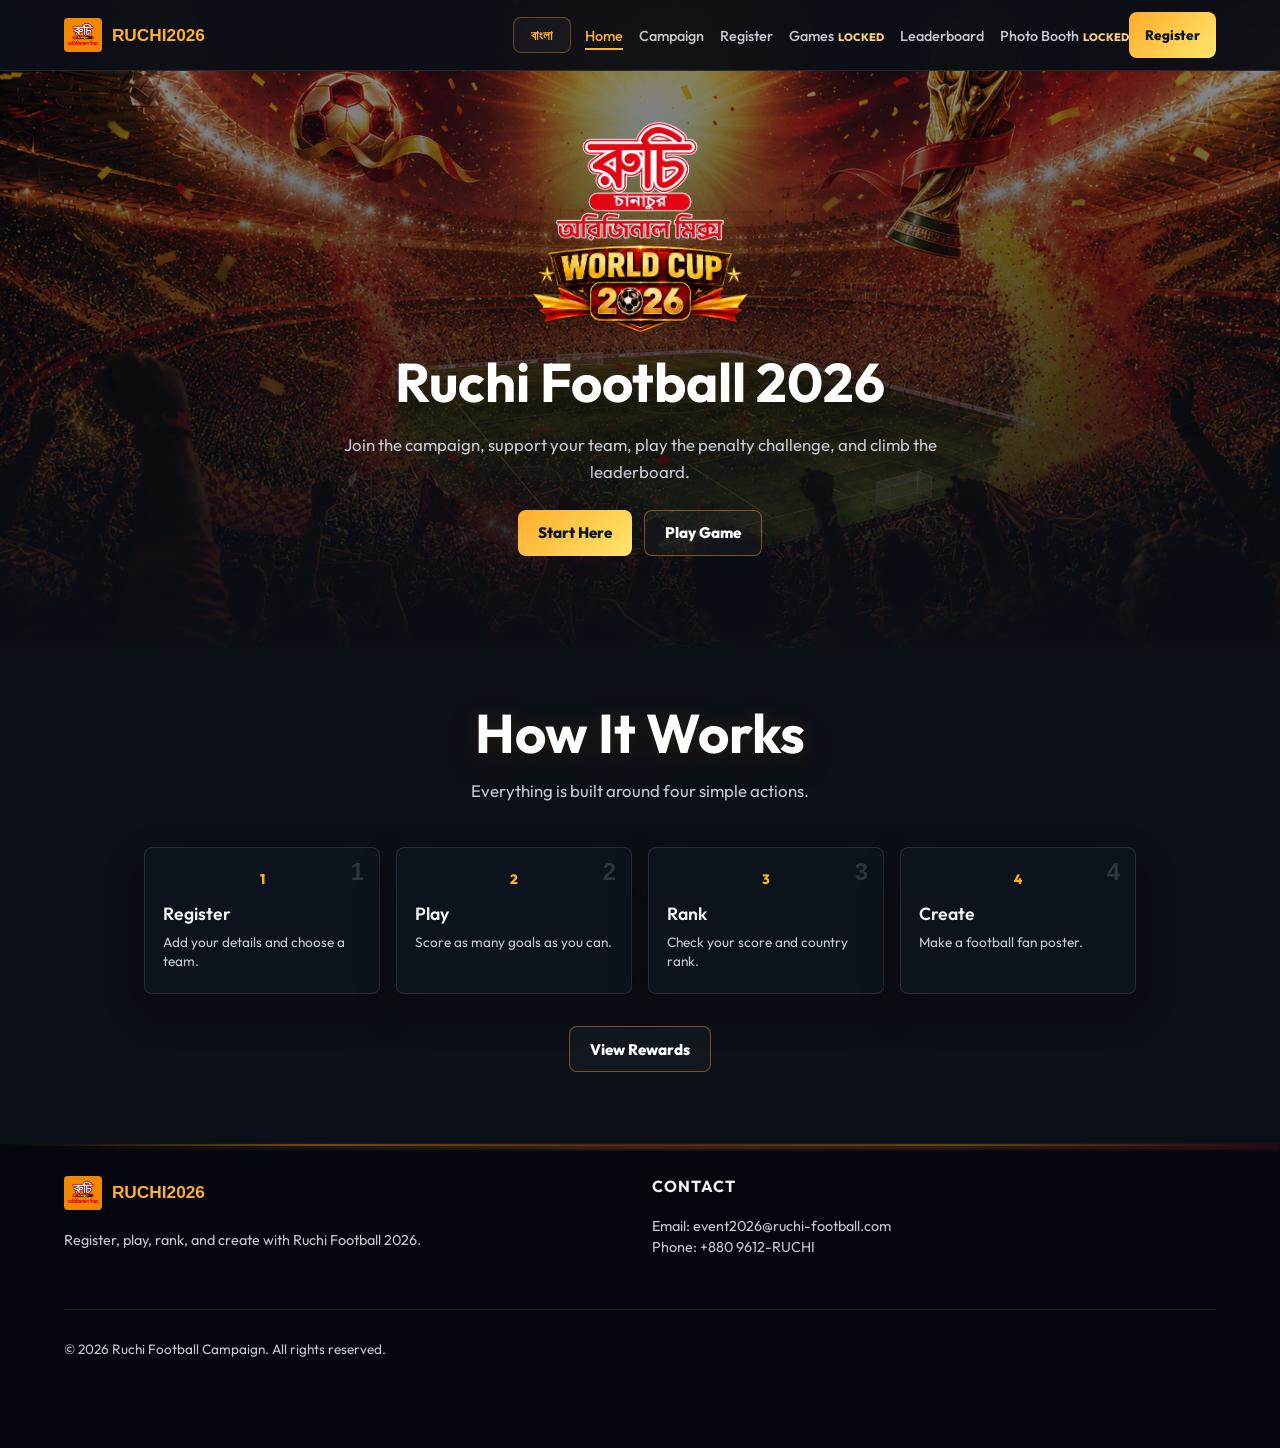
==== commit b3a101e3: "Simplify site user experience" ====
--- a/index.html
+++ b/index.html
@@ -3,246 +3,93 @@
 <head>
   <meta charset="UTF-8">
   <meta name="viewport" content="width=device-width, initial-scale=1.0">
-  <title>Ruchi Football Fever 2026 - Join the Ultimate Campaign</title>
-  <meta name="description" content="Register for Ruchi Football Event 2026. Choose your supporting country, play exciting mini-games, climb the leaderboard, and create AI football posters.">
+  <title>Ruchi Football 2026</title>
+  <meta name="description" content="Register, play the penalty game, check the leaderboard, and create a Ruchi football fan poster.">
+  <link rel="preconnect" href="https://fonts.googleapis.com">
+  <link rel="preconnect" href="https://fonts.gstatic.com" crossorigin>
   <link rel="stylesheet" href="styles.css">
 </head>
 <body>
-
-  <!-- Premium Particle Canvas -->
-  <canvas id="particle-canvas"></canvas>
-
-  <!-- ==========================================
-       NAVIGATION BAR
-       ========================================== -->
   <nav class="navbar" id="navbar">
-    <a href="index.html" class="logo" style="display: flex; align-items: center; gap: 10px;">
-      <img src="assets/images/ruchi_logo.jpg" alt="Ruchi Logo" style="height: 36px; width: auto; border-radius: 4px;">
+    <a href="index.html" class="logo">
+      <img src="assets/images/ruchi_logo.jpg" alt="Ruchi Logo">
       <span>RUCHI<span>2026</span></span>
     </a>
-
-    
     <div class="nav-cta">
-      <!-- Profile dynamically synced by app.js -->
-      <a href="registration.html" class="btn btn-primary" style="padding: 10px 20px; font-size: 0.85rem;">Register Now</a>
+      <a href="registration.html" class="btn btn-primary nav-main-btn">Register</a>
     </div>
   </nav>
 
-  <!-- ==========================================
-       HERO SECTION
-       ========================================== -->
-  <header class="hero" id="home">
+  <header class="hero simple-hero" id="home">
     <div class="hero-parallax-bg" style="background-image: url('assets/images/stadium_hero.png');"></div>
     <div class="hero-content">
       <div class="badge-tag badge-logo">
-        <img src="assets/images/ruchi-mnemonic.png" alt="Ruchi Chanachur Official Mix World Cup 2026">
+        <img src="assets/images/ruchi-mnemonic.png" alt="Ruchi Chanachur Football 2026">
       </div>
-      <h1>Score for Your Nation<br><span>Lead the Board</span></h1>
-      <p>Register, support your favorite country, play exciting games, earn points, and lead your team to the top of the global standings.</p>
-      
+      <h1>Ruchi Football 2026</h1>
+      <p>Join the campaign, support your team, play the penalty challenge, and climb the leaderboard.</p>
       <div class="hero-actions">
-        <a href="registration.html" class="btn btn-primary">Register Now ⚡</a>
-        <a href="games.html" class="btn btn-secondary">Explore Games 🎮</a>
-      </div>
-      
-      <!-- Countdown Timer -->
-      <div class="countdown-container">
-        <div class="countdown-box">
-          <div class="countdown-num" id="days">30</div>
-          <div class="countdown-label">Days</div>
-        </div>
-        <div class="countdown-divider">:</div>
-        <div class="countdown-box">
-          <div class="countdown-num" id="hours">12</div>
-          <div class="countdown-label">Hrs</div>
-        </div>
-        <div class="countdown-divider">:</div>
-        <div class="countdown-box">
-          <div class="countdown-num" id="minutes">45</div>
-          <div class="countdown-label">Min</div>
-        </div>
-        <div class="countdown-divider">:</div>
-        <div class="countdown-box">
-          <div class="countdown-num" id="seconds">00</div>
-          <div class="countdown-label">Sec</div>
-        </div>
+        <a href="registration.html" class="btn btn-primary">Start Here</a>
+        <a href="games.html" class="btn btn-secondary">Play Game</a>
       </div>
     </div>
   </header>
 
-  <!-- ==========================================
-       SPORTS TICKER MARQUEE
-       ========================================== -->
-  <div class="sports-ticker-container">
-    <div class="sports-ticker-track" id="ticker-track">
-      <!-- Group 1 -->
-      <div class="ticker-item"><span class="ticker-highlight">NEWS</span> RUCHI FOOTBALL FEVER 2026 CAMPAIGN IS LIVE! <span class="ticker-divider">⚽</span></div>
-      <div class="ticker-item"><span class="ticker-highlight">LEADERBOARD</span> CHOOSE YOUR TEAM AND KICK OFF NOW! <span class="ticker-divider">⚡</span></div>
-      <div class="ticker-item"><span class="ticker-highlight">REWARDS</span> TOP SCORERS WIN EXCLUSIVE GOLDEN SOCCER BALLS & OFFICIAL JERSEYS! <span class="ticker-divider">🏆</span></div>
-      <div class="ticker-item"><span class="ticker-highlight">AI BOOTH</span> GENERATE YOUR CUSTOM FAN POSTER AND SHARE! <span class="ticker-divider">📸</span></div>
-      <!-- Group 2 (Repeated for seamless loop) -->
-      <div class="ticker-item"><span class="ticker-highlight">NEWS</span> RUCHI FOOTBALL FEVER 2026 CAMPAIGN IS LIVE! <span class="ticker-divider">⚽</span></div>
-      <div class="ticker-item"><span class="ticker-highlight">LEADERBOARD</span> CHOOSE YOUR TEAM AND KICK OFF NOW! <span class="ticker-divider">⚡</span></div>
-      <div class="ticker-item"><span class="ticker-highlight">REWARDS</span> TOP SCORERS WIN EXCLUSIVE GOLDEN SOCCER BALLS & OFFICIAL JERSEYS! <span class="ticker-divider">🏆</span></div>
-      <div class="ticker-item"><span class="ticker-highlight">AI BOOTH</span> GENERATE YOUR CUSTOM FAN POSTER AND SHARE! <span class="ticker-divider">📸</span></div>
+  <section id="campaign" class="campaign-overview reveal-item simple-section">
+    <div class="section-title">
+      <h2>How It Works</h2>
+      <p>Everything is built around four simple actions.</p>
     </div>
-  </div>
-
-  <!-- ==========================================
-       CAMPAIGN OVERVIEW SECTION (HIGHLIGHTS)
-       ========================================== -->
-  <section id="campaign" class="campaign-overview reveal-item">
-    <div class="section-title">
-      <h2>Campaign Journey</h2>
-      <p>Follow these simple steps to play, support your team, and win awesome sports rewards.</p>
-    </div>
-    
     <div class="overview-flow">
       <div class="flow-step reveal-item reveal-stagger-1">
-        <span class="step-num">01</span>
-        <div class="step-icon">📋</div>
+        <span class="step-num">1</span>
+        <div class="step-icon">1</div>
         <h3>Register</h3>
-        <p>Fill out your details to activate your player card.</p>
+        <p>Add your details and choose a team.</p>
       </div>
       <div class="flow-step reveal-item reveal-stagger-2">
-        <span class="step-num">02</span>
-        <div class="step-icon">🌍</div>
-        <h3>Select Country</h3>
-        <p>Support a World Cup 2026 team visually.</p>
+        <span class="step-num">2</span>
+        <div class="step-icon">2</div>
+        <h3>Play</h3>
+        <p>Score as many goals as you can.</p>
       </div>
       <div class="flow-step reveal-item reveal-stagger-3">
-        <span class="step-num">03</span>
-        <div class="step-icon">🎮</div>
-        <h3>Play Games</h3>
-        <p>Play the Penalty Shootout Challenge.</p>
+        <span class="step-num">3</span>
+        <div class="step-icon">3</div>
+        <h3>Rank</h3>
+        <p>Check your score and country rank.</p>
       </div>
       <div class="flow-step reveal-item reveal-stagger-4">
-        <span class="step-num">04</span>
-        <div class="step-icon">⚡</div>
-        <h3>Earn Points</h3>
-        <p>Score goals and gather coins to stack up points.</p>
-      </div>
-      <div class="flow-step reveal-item reveal-stagger-5">
-        <span class="step-num">05</span>
-        <div class="step-icon">📊</div>
-        <h3>Leaderboards</h3>
-        <p>Climb individual ranks and push your team higher.</p>
-      </div>
-      <div class="flow-step reveal-item reveal-stagger-6">
-        <span class="step-num">06</span>
-        <div class="step-icon">📸</div>
-        <h3>AI Photo Booth</h3>
-        <p>Generate styled campaign cards and share them.</p>
-      </div>
-      <div class="flow-step reveal-item reveal-stagger-7">
-        <span class="step-num">07</span>
-        <div class="step-icon">🏆</div>
-        <h3>Win Rewards</h3>
-        <p>Top scorers score real Ruchi merchandise!</p>
+        <span class="step-num">4</span>
+        <div class="step-icon">4</div>
+        <h3>Create</h3>
+        <p>Make a football fan poster.</p>
       </div>
     </div>
-    
-    <div style="text-align: center; margin-top: 50px;" class="reveal-item">
-      <a href="campaign.html" class="btn btn-primary">Learn More & View Rewards 🏆</a>
+    <div class="simple-actions reveal-item">
+      <a href="campaign.html" class="btn btn-secondary">View Rewards</a>
     </div>
   </section>
 
-  <!-- ==========================================
-       FAQ SECTION
-       ========================================== -->
-  <section id="faq" class="faq-section reveal-item" style="border-top: 1px solid var(--border-glass); padding-top: 80px;">
-    <div class="section-title">
-      <h2>Frequently Asked Questions</h2>
-      <p>Got questions about the Ruchi Campaign? Here is everything you need to know.</p>
-    </div>
-    
-    <div class="faq-container">
-      <div class="faq-item reveal-item reveal-stagger-1">
-        <div class="faq-header" onclick="toggleFaq(this)">
-          <h3>How do I register?</h3>
-          <span class="faq-toggle-icon">+</span>
-        </div>
-        <div class="faq-body">
-          <div class="faq-content">
-            Registration is simple. Head over to the <a href="registration.html" style="color: var(--primary-neon); text-decoration: underline;">Registration Page</a>, enter your Name, Phone, Email, and Area. Upload a profile image, choose the country you support, accept the Terms and submit the form. Once registered, your high scores in the games will be recorded on the leaderboard!
-          </div>
-        </div>
+  <footer class="footer simple-footer">
+    <div class="footer-grid">
+      <div class="footer-col">
+        <a href="index.html" class="logo">
+          <img src="assets/images/ruchi_logo.jpg" alt="Ruchi Logo">
+          <span>RUCHI<span>2026</span></span>
+        </a>
+        <p>Register, play, rank, and create with Ruchi Football 2026.</p>
       </div>
-      
-      <div class="faq-item reveal-item reveal-stagger-2">
-        <div class="faq-header" onclick="toggleFaq(this)">
-          <h3>Can I change my supporting country?</h3>
-          <span class="faq-toggle-icon">+</span>
-        </div>
-        <div class="faq-body">
-          <div class="faq-content">
-            Yes. You can edit your country choice by returning to the <a href="registration.html" style="color: var(--primary-neon); text-decoration: underline;">Registration Page</a> (which will show your success card if registered), clicking "Edit Details", selecting another country, and updating. Any new scores you record will support your new country.
-          </div>
-        </div>
-      </div>
-      
-      <div class="faq-item reveal-item reveal-stagger-3">
-        <div class="faq-header" onclick="toggleFaq(this)">
-          <h3>How are scores calculated?</h3>
-          <span class="faq-toggle-icon">+</span>
-        </div>
-        <div class="faq-body">
-          <div class="faq-content">
-            Your points are earned in the Penalty Shootout challenge:
-            <ul>
-              <li><strong>Penalty Shootout:</strong> Scoring regular goals adds 100 points. Scoring in the top corner targets adds 150 points. Saves by the goalie block your shot streak.</li>
-            </ul>
-            Your Personal Best score forms your Individual Leaderboard score.
-          </div>
-        </div>
-      </div>
-      
-      <div class="faq-item reveal-item reveal-stagger-4">
-        <div class="faq-header" onclick="toggleFaq(this)">
-          <h3>How many attempts can I make?</h3>
-          <span class="faq-toggle-icon">+</span>
-        </div>
-        <div class="faq-body">
-          <div class="faq-content">
-            You can play the challenge as many times as you like! There are no limits to the number of attempts. Keep playing to beat your personal best and send your supporting team flying up the standings.
-          </div>
-        </div>
+      <div class="footer-col">
+        <h4>Contact</h4>
+        <p>Email: event2026@ruchi-football.com<br>Phone: +880 9612-RUCHI</p>
       </div>
     </div>
-  </section>
-
-  <!-- ==========================================
-       FOOTER
-       ========================================== -->
-  <footer class="footer">
-    <div class="footer-grid">
-      <div class="footer-col">
-        <a href="index.html" class="logo" style="display: flex; align-items: center; gap: 10px;">
-          <img src="assets/images/ruchi_logo.jpg" alt="Ruchi Logo" style="height: 42px; width: auto; border-radius: 4px;">
-          <span>RUCHI<span>2026</span></span>
-        </a>
-        <p>Bringing fans closer to the action of the FIFA World Cup 2026. Register, compete, play, and win with Ruchi Football Fever.</p>
-        <div class="footer-socials">
-          <a href="#" class="social-icon">F</a>
-          <a href="#" class="social-icon">X</a>
-          <a href="#" class="social-icon">I</a>
-          <a href="#" class="social-icon">Y</a>
-        </div>
-      </div>
-
-      
-      <div class="footer-col">
-        <h4>Contact Information</h4>
-        <p>Email: event2026@ruchi-football.com<br>Phone: +880 9612-RUCHI<br>Address: Level 8, Sports Tower, Dhaka</p>
-      </div>
-    </div>
-    
     <div class="footer-bottom">
       <p>&copy; 2026 Ruchi Football Campaign. All rights reserved.</p>
     </div>
   </footer>
 
-  <!-- Scripts -->
   <script src="app.js"></script>
 </body>
 </html>
--- a/styles.css
+++ b/styles.css
@@ -58,7 +58,7 @@
     radial-gradient(circle at 10% 20%, rgba(255, 229, 0, 0.03) 0%, transparent 40%),
     radial-gradient(circle at 90% 80%, rgba(255, 153, 0, 0.03) 0%, transparent 40%),
     radial-gradient(circle at 50% 50%, rgba(216, 0, 39, 0.01) 0%, transparent 50%);
-  background-attachment: fixed;
+  background-attachment: scroll; /* fixed causes repaint-on-scroll jank on mobile */
 }
 
 /* ===== ANIMATED STAR PARTICLES ===== */
@@ -3918,3 +3918,748 @@
     letter-spacing: 0;
   }
 }
+
+/* Dashboard cards tuned to the stadium background */
+.reg-success-card .dashboard-grid {
+  gap: 18px;
+}
+
+.reg-success-card .dash-card {
+  background:
+    linear-gradient(145deg, rgba(255, 174, 43, 0.14), rgba(216, 0, 39, 0.08) 42%, rgba(7, 10, 18, 0.74)),
+    rgba(9, 13, 23, 0.68);
+  border: 1px solid rgba(255, 190, 76, 0.24);
+  border-radius: 8px;
+  box-shadow:
+    0 18px 40px rgba(0, 0, 0, 0.34),
+    inset 0 1px 0 rgba(255, 255, 255, 0.08);
+}
+
+.reg-success-card .dash-card::before {
+  background:
+    radial-gradient(circle at 50% 18%, rgba(255, 229, 0, 0.18), transparent 42%),
+    linear-gradient(180deg, rgba(255, 255, 255, 0.08), transparent 56%);
+}
+
+.reg-success-card .dash-card:hover {
+  background:
+    linear-gradient(145deg, rgba(255, 174, 43, 0.22), rgba(216, 0, 39, 0.13) 44%, rgba(7, 10, 18, 0.82)),
+    rgba(9, 13, 23, 0.78) !important;
+  border-color: rgba(255, 205, 92, 0.56);
+  box-shadow:
+    0 24px 52px rgba(0, 0, 0, 0.42),
+    0 0 30px rgba(255, 153, 0, 0.16),
+    inset 0 1px 0 rgba(255, 255, 255, 0.1);
+}
+
+.reg-success-card .dash-card-icon {
+  color: #ffc247;
+  filter: drop-shadow(0 8px 18px rgba(255, 153, 0, 0.22));
+}
+
+.reg-success-card .dash-card-title {
+  color: rgba(255, 255, 255, 0.96);
+}
+
+.reg-success-card .card-games .dash-card-icon,
+.reg-success-card .card-photobooth .dash-card-icon,
+.reg-success-card .card-gallery .dash-card-icon,
+.reg-success-card .card-leaderboard .dash-card-icon {
+  color: #ffc247;
+}
+
+/* ==========================================
+   MOBILE PERFORMANCE OPTIMIZATIONS
+   ==========================================
+   Disable heavy GPU effects that cause lag
+   on mobile devices with weaker GPUs.
+   ========================================== */
+
+@media (max-width: 768px) {
+  /* --- Kill expensive pseudo-element ambient lights --- */
+  html::before,
+  body::before,
+  body::after {
+    display: none !important;
+  }
+
+  /* --- Kill star particle animation on hero --- */
+  .hero::after {
+    display: none !important;
+  }
+
+  /* --- Remove backdrop-filter from all elements --- */
+  .navbar,
+  .countdown-container,
+  .nav-links,
+  .mobile-bottom-nav,
+  .dash-card,
+  .scoreboard-table-wrap {
+    -webkit-backdrop-filter: none !important;
+    backdrop-filter: none !important;
+  }
+
+  /* Solid fallback backgrounds where blur was doing the work */
+  .navbar {
+    background: rgba(7, 10, 18, 0.96) !important;
+  }
+
+  .navbar.scrolled {
+    background: rgba(7, 10, 18, 0.99) !important;
+  }
+
+  .mobile-bottom-nav {
+    background: rgba(7, 10, 18, 0.98) !important;
+  }
+
+  .countdown-container {
+    -webkit-backdrop-filter: none !important;
+    backdrop-filter: none !important;
+    background: rgba(10, 15, 30, 0.92) !important;
+  }
+
+  /* --- Disable countdown conic-gradient spinner --- */
+  .countdown-container::before {
+    display: none !important;
+  }
+
+  /* --- Disable glass-card animated border pseudo --- */
+  .glass-card::before {
+    display: none !important;
+  }
+
+  /* --- Disable parallax layer (use static) --- */
+  .hero-parallax-bg {
+    will-change: auto !important;
+    transform: none !important;
+    height: 100% !important;
+  }
+
+  /* --- Simplify ticker gradient animation --- */
+  .sports-ticker-container {
+    animation: none !important;
+    background: linear-gradient(90deg, var(--accent-red), var(--primary-neon)) !important;
+  }
+
+  /* --- Disable shimmer / pulse keyframe anims --- */
+  .badge-tag {
+    animation: none !important;
+  }
+
+  .badge-tag::after {
+    display: none !important;
+  }
+
+  .section-title h2 {
+    animation: none !important;
+  }
+
+  .hero-content h1 span {
+    animation: none !important;
+    background-size: 100% 100% !important;
+  }
+
+  .countdown-divider {
+    animation: none !important;
+  }
+
+  .footer::before {
+    animation: none !important;
+  }
+
+  /* --- Disable box-shadow-heavy hover transitions on touch --- */
+  .glass-card,
+  .flow-step,
+  .country-card,
+  .theme-card,
+  .gallery-item,
+  .faq-item,
+  .dash-card {
+    transition: none !important;
+  }
+
+  /* --- Disable will-change on reveal items (free GPU layers) --- */
+  .reveal-item {
+    will-change: auto !important;
+  }
+
+  /* --- Hide unused particle canvas --- */
+  #particle-canvas {
+    display: none !important;
+  }
+}
+
+/* --- Respect prefers-reduced-motion for ALL viewports --- */
+@media (prefers-reduced-motion: reduce) {
+  *,
+  *::before,
+  *::after {
+    animation-duration: 0.01ms !important;
+    animation-iteration-count: 1 !important;
+    transition-duration: 0.01ms !important;
+    scroll-behavior: auto !important;
+  }
+
+  html::before,
+  body::before,
+  body::after,
+  .hero::after,
+  .countdown-container::before,
+  .glass-card::before,
+  .badge-tag::after,
+  .footer::before {
+    display: none !important;
+  }
+
+  .hero-parallax-bg {
+    will-change: auto !important;
+    transform: none !important;
+  }
+
+  .navbar,
+  .countdown-container,
+  .mobile-bottom-nav {
+    -webkit-backdrop-filter: none !important;
+    backdrop-filter: none !important;
+  }
+}
+
+/* ==========================================
+   SIMPLIFIED EXPERIENCE OVERRIDES
+   ========================================== */
+
+:root {
+  --bg-stadium: #0b0f16;
+  --bg-card: rgba(14, 20, 30, 0.92);
+  --bg-card-hover: rgba(20, 28, 40, 0.96);
+  --text-gray: #c5cad3;
+  --primary-neon: #ffb02e;
+  --accent-red: #c8192e;
+  --accent-blue: #ffe15a;
+  --shadow-neon: 0 10px 24px rgba(0, 0, 0, 0.22);
+}
+
+html::before,
+body::before,
+body::after,
+.hero::after,
+.countdown-container,
+.sports-ticker-container,
+.footer-socials {
+  display: none !important;
+}
+
+body {
+  background: #0b0f16;
+}
+
+.navbar {
+  min-height: 68px;
+  padding: 12px 5%;
+  background: rgba(11, 15, 22, 0.96);
+  border-bottom: 1px solid rgba(255, 255, 255, 0.1);
+  box-shadow: none;
+}
+
+.logo {
+  gap: 10px;
+  font-size: 1.08rem;
+}
+
+.logo img {
+  width: auto;
+  height: 34px !important;
+  border-radius: 4px;
+  box-shadow: none;
+}
+
+.nav-main-btn,
+.nav-cta .btn {
+  padding: 10px 16px !important;
+  font-size: 0.85rem !important;
+}
+
+.nav-links {
+  gap: 16px;
+}
+
+.nav-links a {
+  font-size: 0.9rem;
+}
+
+.nav-lock {
+  border: 0;
+  margin-left: 4px;
+  padding: 0;
+  color: #ffcf73;
+  font-size: 0.68rem;
+}
+
+section {
+  max-width: 1120px;
+  padding: 72px 5%;
+}
+
+.simple-section {
+  padding-top: 56px !important;
+}
+
+.hero,
+.simple-hero {
+  min-height: 72vh;
+  padding: 112px 20px 56px;
+}
+
+.subpage-header,
+.simple-subpage {
+  height: auto;
+  min-height: 300px;
+  padding: 112px 20px 54px;
+}
+
+.hero::before,
+.subpage-header::before {
+  background: linear-gradient(180deg, rgba(11, 15, 22, 0.28), rgba(11, 15, 22, 0.94));
+}
+
+.hero-parallax-bg {
+  height: 100%;
+  filter: saturate(0.9) brightness(0.8);
+  transform: none !important;
+  will-change: auto;
+}
+
+.hero-content h1,
+.subpage-header-content h2,
+.section-title h2 {
+  font-family: var(--font-primary);
+  font-size: clamp(2rem, 5vw, 3.4rem);
+  line-height: 1.08;
+  text-transform: none;
+  text-shadow: 0 10px 28px rgba(0, 0, 0, 0.42);
+  letter-spacing: 0;
+  animation: none;
+  -webkit-text-fill-color: currentColor;
+  background: none;
+  color: #fff;
+}
+
+.hero-content h1 span {
+  display: inline;
+  background: none;
+  -webkit-text-fill-color: currentColor;
+  filter: none;
+  animation: none;
+}
+
+.hero-content p,
+.subpage-header-content p,
+.section-title p {
+  max-width: 620px;
+  color: var(--text-gray);
+  font-size: 1.05rem;
+}
+
+.badge-tag,
+.badge-logo {
+  animation: none;
+  border: 0;
+  background: transparent;
+  box-shadow: none;
+}
+
+.badge-tag::after,
+.glass-card::before,
+.countdown-container::before {
+  display: none;
+}
+
+.badge-logo {
+  max-width: min(220px, 62vw);
+  margin-bottom: 18px;
+}
+
+.hero-actions,
+.simple-actions,
+.result-actions,
+.booth-preview-actions {
+  display: flex;
+  gap: 12px;
+  flex-wrap: wrap;
+  justify-content: center;
+}
+
+.simple-actions {
+  margin-top: 32px;
+}
+
+.btn {
+  min-height: 46px;
+  padding: 12px 20px;
+  border-radius: 8px;
+  text-transform: none;
+  letter-spacing: 0;
+  font-size: 0.95rem;
+  box-shadow: none;
+}
+
+.btn:hover,
+.glass-card:hover,
+.flow-step:hover,
+.country-card:hover,
+.theme-card:hover,
+.dash-card:hover {
+  transform: none;
+}
+
+.glass-card,
+.flow-step,
+.country-card,
+.theme-card,
+.gallery-item,
+.faq-item,
+.scoreboard-table-wrap,
+.leaderboard-tabs,
+.dash-card,
+.app-lock-card,
+.scoreboard-ui,
+.game-modal-content {
+  border-radius: 8px;
+  background: var(--bg-card);
+  box-shadow: 0 16px 40px rgba(0, 0, 0, 0.24);
+}
+
+.simple-card {
+  padding: 24px;
+}
+
+.overview-flow {
+  grid-template-columns: repeat(auto-fit, minmax(180px, 1fr));
+  gap: 16px;
+}
+
+.flow-step {
+  padding: 22px 18px;
+  text-align: left;
+}
+
+.step-num {
+  color: rgba(255, 255, 255, 0.14);
+}
+
+.step-icon,
+.reward-icon,
+.theme-card-icon,
+.booth-opt-icon,
+.dash-card-icon,
+.lock-icon-glow {
+  width: auto;
+  height: auto;
+  margin: 0 0 14px;
+  border: 0;
+  border-radius: 0;
+  background: transparent;
+  color: var(--primary-neon);
+  font-size: 0.85rem;
+  font-weight: 800;
+  box-shadow: none;
+}
+
+.flow-step:hover .step-icon {
+  background: transparent;
+  color: var(--primary-neon);
+  transform: none;
+  box-shadow: none;
+}
+
+.registration-container,
+.simple-game-wrap,
+.leaderboard-container {
+  max-width: 780px;
+  margin: 0 auto;
+}
+
+.reg-grid {
+  gap: 16px;
+}
+
+.form-group label,
+.simple-label {
+  display: block;
+  margin-bottom: 8px;
+  color: #fff;
+  font-weight: 700;
+  text-transform: none;
+  letter-spacing: 0;
+}
+
+.form-group input,
+.form-group select,
+input[type="file"] {
+  min-height: 48px;
+  border-radius: 8px;
+}
+
+.country-grid,
+.themes-grid {
+  gap: 12px;
+}
+
+.country-card,
+.theme-card,
+.booth-opt-btn {
+  min-height: 92px;
+  padding: 14px;
+  border-radius: 8px;
+}
+
+.checkmark {
+  font-size: 0.64rem;
+  letter-spacing: 0;
+}
+
+.terms-wrap {
+  margin-top: 22px;
+}
+
+#reg-submit-btn,
+#generate-booth-btn,
+#play-btn-penalty {
+  width: 100%;
+}
+
+.dashboard-header {
+  display: flex;
+  justify-content: space-between;
+  align-items: center;
+  gap: 16px;
+  margin-bottom: 20px;
+}
+
+.dashboard-user-info {
+  display: flex;
+  align-items: center;
+  gap: 14px;
+}
+
+.user-avatar-badge {
+  display: grid;
+  place-items: center;
+  width: 48px;
+  height: 48px;
+  border-radius: 8px;
+  background: rgba(255, 176, 46, 0.14);
+  color: #ffcf73;
+  font-weight: 800;
+}
+
+.user-info-text {
+  text-align: left;
+}
+
+.user-info-text h3,
+.user-info-text p {
+  margin: 0;
+}
+
+.simple-dashboard {
+  grid-template-columns: repeat(4, minmax(0, 1fr));
+  gap: 14px;
+}
+
+.dash-card {
+  min-height: 120px;
+  padding: 20px 14px;
+}
+
+.game-card h3 {
+  align-items: center;
+  justify-content: space-between;
+  gap: 12px;
+}
+
+.game-rules-list {
+  margin-bottom: 22px;
+}
+
+.simple-back {
+  max-width: 780px;
+  margin: 0 auto 18px;
+}
+
+.leaderboard-tabs {
+  padding: 6px;
+}
+
+.leaderboard-tab-btn {
+  border-radius: 8px;
+  text-transform: none;
+  letter-spacing: 0;
+}
+
+.scoreboard-table th,
+.scoreboard-table td {
+  padding: 14px 16px;
+}
+
+.booth-container {
+  gap: 22px;
+}
+
+.booth-step-title {
+  letter-spacing: 0;
+  text-transform: none;
+}
+
+.canvas-placeholder-text {
+  min-height: 280px;
+}
+
+.gallery-section {
+  border-top: 1px solid rgba(255, 255, 255, 0.1);
+}
+
+.gallery-filters {
+  gap: 8px;
+}
+
+.filter-btn {
+  text-transform: none;
+  letter-spacing: 0;
+}
+
+.simple-footer {
+  padding: 30px 5% calc(90px + env(safe-area-inset-bottom, 0));
+}
+
+.simple-footer .footer-grid {
+  gap: 24px;
+}
+
+.simple-footer .footer-bottom {
+  margin-top: 0;
+}
+
+.simple-mobile-nav {
+  height: calc(62px + env(safe-area-inset-bottom, 0));
+}
+
+.simple-mobile-nav .bottom-nav-tab {
+  font-size: 0.72rem;
+  gap: 0;
+}
+
+.simple-mobile-nav .tab-label {
+  position: relative;
+}
+
+.bottom-lock {
+  display: block;
+  margin-top: 2px;
+  color: #ffcf73;
+  font-size: 0.58rem;
+}
+
+@media (max-width: 900px) {
+  .nav-links {
+    display: none;
+  }
+
+  .simple-dashboard {
+    grid-template-columns: repeat(2, minmax(0, 1fr));
+  }
+}
+
+@media (max-width: 768px) {
+  .navbar {
+    justify-content: space-between;
+    min-height: 62px;
+    padding: 10px 14px;
+  }
+
+  .navbar .logo {
+    width: auto;
+    justify-content: flex-start;
+    font-size: 1rem;
+  }
+
+  .nav-cta .btn {
+    min-height: 40px;
+    padding: 9px 12px !important;
+  }
+
+  .hero,
+  .simple-hero,
+  .subpage-header,
+  .simple-subpage {
+    padding-left: 16px;
+    padding-right: 16px;
+  }
+
+  .hero {
+    min-height: 64vh;
+  }
+
+  section,
+  .simple-section {
+    padding: 44px 16px !important;
+  }
+
+  .hero-actions,
+  .simple-actions,
+  .result-actions,
+  .booth-preview-actions {
+    width: 100%;
+    flex-direction: column;
+  }
+
+  .hero-actions .btn,
+  .simple-actions .btn,
+  .result-actions .btn,
+  .booth-preview-actions .btn {
+    width: 100%;
+  }
+
+  .flow-step {
+    text-align: left;
+  }
+
+  .dashboard-header {
+    flex-direction: column;
+    align-items: stretch;
+  }
+
+  .country-grid,
+  .themes-grid {
+    grid-template-columns: repeat(2, minmax(0, 1fr));
+  }
+
+  .booth-container {
+    padding: 16px;
+  }
+
+  .simple-footer {
+    padding-bottom: calc(86px + env(safe-area-inset-bottom, 0));
+  }
+}
+
+@media (max-width: 480px) {
+  .simple-dashboard,
+  .country-grid,
+  .themes-grid {
+    grid-template-columns: 1fr;
+  }
+
+  .scoreboard-table {
+    min-width: 430px;
+  }
+}
+
+.game-rules-list li::before {
+  content: '' !important;
+  top: 0.65em;
+  width: 5px;
+  height: 5px;
+  border-radius: 50%;
+  background: var(--primary-neon);
+}
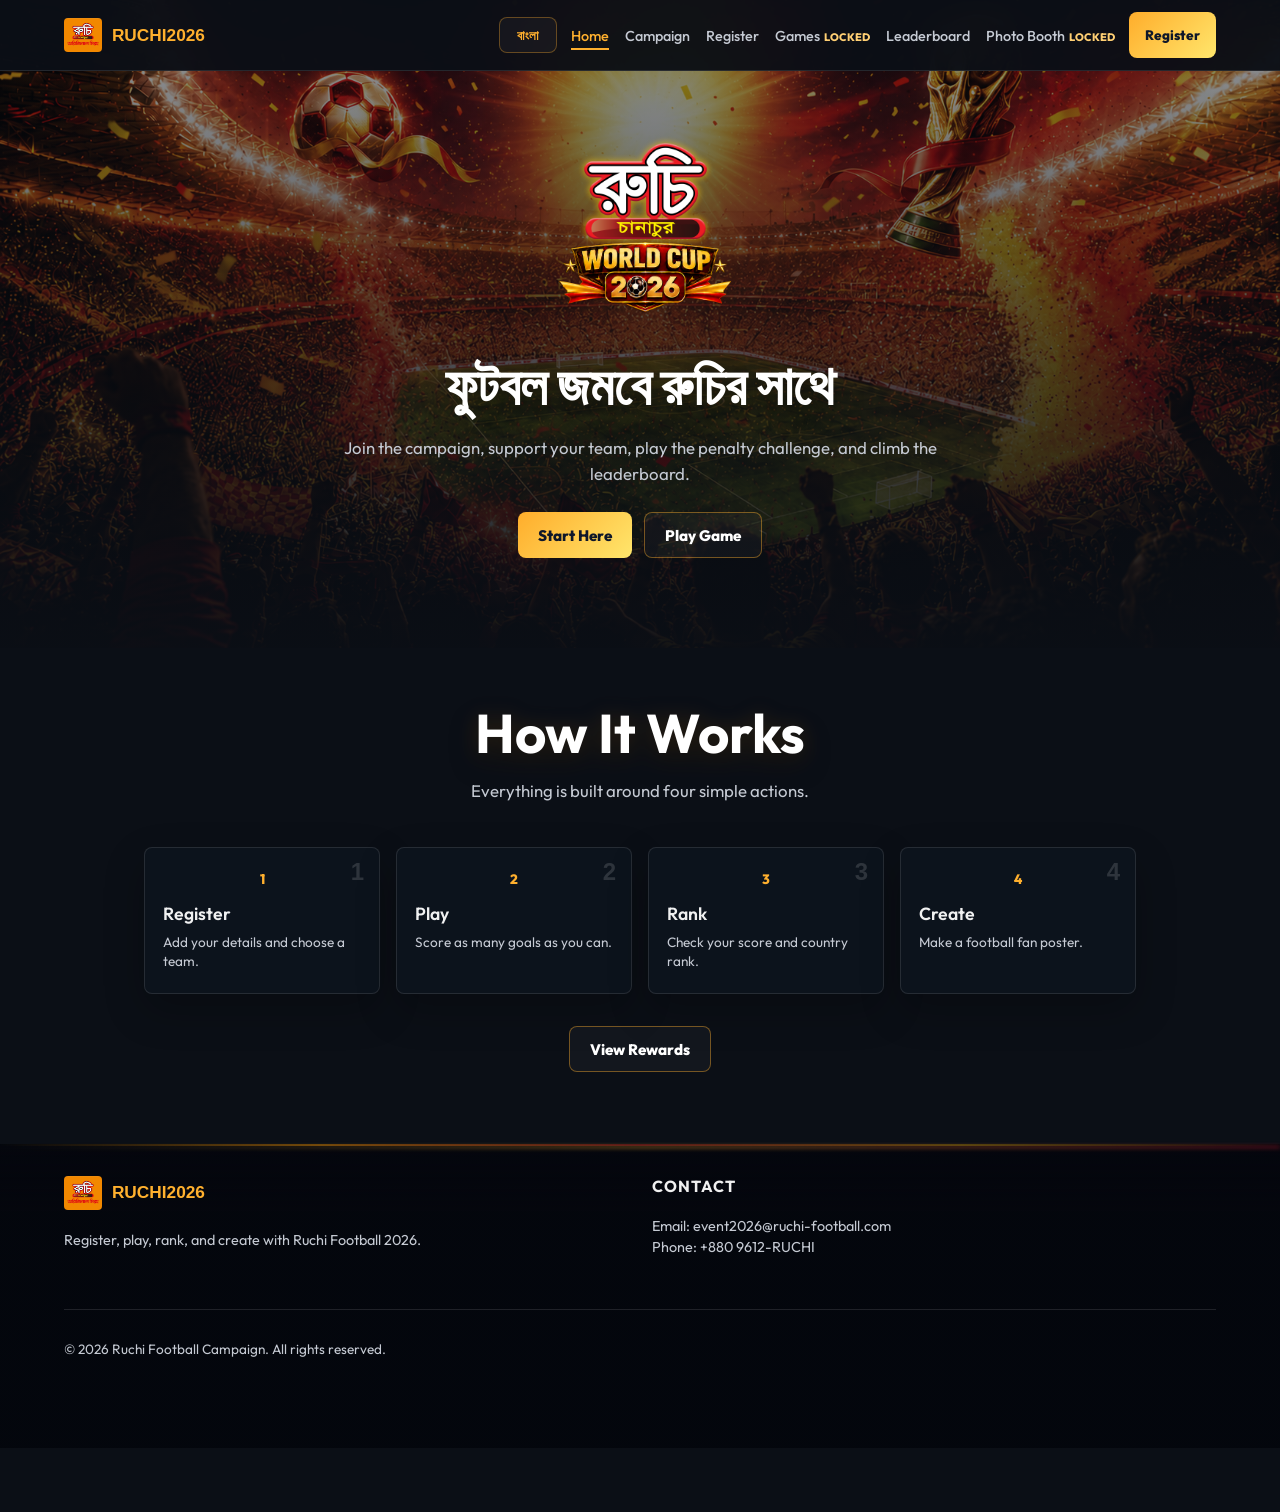
==== commit 5b196c5c: "Add gallery dashboard visual" ====
--- a/index.html
+++ b/index.html
@@ -26,7 +26,7 @@
       <div class="badge-tag badge-logo">
         <img src="assets/images/ruchi-mnemonic.png" alt="Ruchi Chanachur Football 2026">
       </div>
-      <h1>Ruchi Football 2026</h1>
+      <h1>ফুটবল জমবে রুচির সাথে</h1>
       <p>Join the campaign, support your team, play the penalty challenge, and climb the leaderboard.</p>
       <div class="hero-actions">
         <a href="registration.html" class="btn btn-primary">Start Here</a>
--- a/styles.css
+++ b/styles.css
@@ -4663,3 +4663,660 @@
   border-radius: 50%;
   background: var(--primary-neon);
 }
+
+/* ==========================================
+   MOBILE RESPONSIVE HARDENING
+   ========================================== */
+
+html,
+body {
+  width: 100%;
+  max-width: 100%;
+  overflow-x: hidden;
+}
+
+body {
+  padding-bottom: calc(64px + env(safe-area-inset-bottom, 0));
+}
+
+* {
+  min-width: 0;
+}
+
+img,
+video,
+canvas,
+svg {
+  max-width: 100%;
+  height: auto;
+}
+
+.navbar,
+.hero-content,
+.subpage-header-content,
+.registration-container,
+.leaderboard-container,
+.booth-container,
+.booth-controls,
+.booth-preview-wrap,
+.footer-grid {
+  width: 100%;
+}
+
+.navbar {
+  gap: 14px;
+}
+
+.navbar .logo {
+  flex: 0 1 auto;
+  min-width: 0;
+}
+
+.navbar .logo > span {
+  white-space: nowrap;
+}
+
+.nav-cta {
+  flex: 0 0 auto;
+  gap: 8px;
+}
+
+.language-toggle {
+  flex: 0 0 auto;
+  margin-left: auto;
+  margin-right: 0;
+}
+
+.btn,
+.leaderboard-tab-btn,
+.filter-btn,
+.bottom-nav-tab,
+.dash-card,
+.country-card,
+.theme-card,
+.booth-opt-btn {
+  overflow-wrap: anywhere;
+}
+
+.hero-content,
+.subpage-header-content {
+  margin-inline: auto;
+}
+
+.hero-actions,
+.simple-actions,
+.booth-preview-actions,
+.result-actions {
+  align-items: stretch;
+}
+
+.reg-grid,
+.booth-upload-grid,
+.scoreboard-score-grid {
+  grid-template-columns: repeat(auto-fit, minmax(min(220px, 100%), 1fr));
+}
+
+.country-grid,
+.themes-grid,
+.gallery-grid,
+.overview-flow,
+.simple-dashboard {
+  grid-template-columns: repeat(auto-fit, minmax(min(180px, 100%), 1fr));
+}
+
+.booth-container {
+  display: grid;
+  grid-template-columns: minmax(0, 0.95fr) minmax(280px, 1.05fr);
+  align-items: start;
+}
+
+.booth-controls,
+.booth-preview-card {
+  min-width: 0;
+}
+
+.canvas-preview-frame {
+  width: 100%;
+  aspect-ratio: 4 / 5;
+  min-height: auto;
+}
+
+#booth-canvas {
+  width: 100%;
+  height: auto;
+}
+
+.scoreboard-table-wrap {
+  width: 100%;
+  overflow-x: auto;
+  -webkit-overflow-scrolling: touch;
+}
+
+.scoreboard-table {
+  width: 100%;
+}
+
+.game-modal {
+  padding: 12px;
+}
+
+.game-modal-content {
+  width: min(960px, 100%);
+  max-height: calc(100dvh - 24px);
+  overflow: hidden;
+}
+
+.game-canvas-container {
+  width: 100%;
+  aspect-ratio: 16 / 9;
+  min-height: 240px;
+}
+
+#game-canvas {
+  width: 100%;
+  height: 100%;
+  display: block;
+}
+
+.mobile-bottom-nav {
+  display: none;
+}
+
+@media (max-width: 1024px) {
+  .booth-container {
+    grid-template-columns: 1fr;
+  }
+
+  .booth-preview-wrap {
+    order: -1;
+  }
+}
+
+@media (max-width: 768px) {
+  body {
+    padding-bottom: calc(70px + env(safe-area-inset-bottom, 0));
+  }
+
+  .navbar {
+    position: sticky;
+    top: 0;
+    min-height: 58px;
+    padding: 8px 12px;
+    gap: 8px;
+  }
+
+  .navbar .logo {
+    font-size: 0.92rem;
+    gap: 8px;
+  }
+
+  .navbar .logo img {
+    height: 30px !important;
+  }
+
+  .language-toggle {
+    min-width: 44px;
+    min-height: 36px;
+    padding: 7px 9px;
+    font-size: 0.72rem;
+  }
+
+  .nav-main-btn,
+  .nav-cta .btn {
+    min-height: 36px;
+    padding: 8px 10px !important;
+    font-size: 0.78rem !important;
+  }
+
+  .hero,
+  .simple-hero {
+    min-height: auto;
+    padding: 48px 14px 36px;
+  }
+
+  .subpage-header,
+  .simple-subpage {
+    min-height: 220px;
+    padding: 54px 14px 36px;
+  }
+
+  .hero-content,
+  .subpage-header-content {
+    padding-inline: 0;
+  }
+
+  .badge-logo {
+    max-width: min(176px, 62vw);
+  }
+
+  .hero-content h1,
+  .subpage-header-content h2,
+  .section-title h2 {
+    font-size: clamp(1.75rem, 9vw, 2.45rem);
+  }
+
+  .hero-content p,
+  .subpage-header-content p,
+  .section-title p {
+    font-size: 0.96rem;
+    line-height: 1.55;
+  }
+
+  .simple-card,
+  .glass-card {
+    padding: 16px;
+  }
+
+  .country-card,
+  .theme-card,
+  .booth-opt-btn {
+    min-height: 82px;
+  }
+
+  .dashboard-header {
+    align-items: stretch;
+  }
+
+  .dashboard-user-info {
+    align-items: flex-start;
+  }
+
+  .user-avatar-badge {
+    width: 42px;
+    height: 42px;
+    flex: 0 0 auto;
+  }
+
+  .dash-card {
+    min-height: 104px;
+  }
+
+  .game-card h3 {
+    flex-direction: column;
+    align-items: flex-start;
+  }
+
+  .game-hud {
+    top: 8px;
+    left: 8px;
+    right: 8px;
+    gap: 8px;
+  }
+
+  .hud-item {
+    padding: 7px 8px;
+    font-size: 0.72rem;
+  }
+
+  .game-start-overlay,
+  .game-result-overlay {
+    padding: 14px;
+  }
+
+  .scoreboard-ui {
+    padding: 14px;
+  }
+
+  .leaderboard-tabs {
+    display: grid;
+    grid-template-columns: 1fr 1fr;
+  }
+
+  .scoreboard-table {
+    min-width: 520px;
+  }
+
+  .gallery-filters {
+    flex-wrap: nowrap;
+    justify-content: flex-start;
+    overflow-x: auto;
+    padding-bottom: 8px;
+    -webkit-overflow-scrolling: touch;
+  }
+
+  .filter-btn {
+    flex: 0 0 auto;
+    white-space: nowrap;
+  }
+
+  .mobile-bottom-nav {
+    display: grid;
+    grid-template-columns: repeat(5, minmax(0, 1fr));
+    padding-inline: 4px;
+  }
+
+  .simple-mobile-nav .bottom-nav-tab {
+    min-width: 0;
+    padding: 6px 3px calc(6px + env(safe-area-inset-bottom, 0));
+    line-height: 1.1;
+  }
+}
+
+@media (max-width: 420px) {
+  .navbar {
+    gap: 6px;
+  }
+
+  .navbar .logo > span {
+    font-size: 0.82rem;
+  }
+
+  .navbar .logo img {
+    height: 28px !important;
+  }
+
+  .language-toggle {
+    min-width: 40px;
+    padding-inline: 7px;
+  }
+
+  .nav-main-btn,
+  .nav-cta .btn {
+    padding-inline: 8px !important;
+  }
+
+  .hero,
+  .simple-hero,
+  .subpage-header,
+  .simple-subpage,
+  section,
+  .simple-section {
+    padding-left: 12px !important;
+    padding-right: 12px !important;
+  }
+
+  .hero-actions,
+  .simple-actions,
+  .booth-preview-actions,
+  .result-actions {
+    gap: 10px;
+  }
+
+  .btn {
+    min-height: 44px;
+    padding: 11px 14px;
+    font-size: 0.9rem;
+  }
+
+  .country-grid,
+  .themes-grid,
+  .gallery-grid,
+  .overview-flow,
+  .simple-dashboard {
+    grid-template-columns: 1fr;
+  }
+
+  .leaderboard-tabs {
+    grid-template-columns: 1fr;
+  }
+
+  .scoreboard-table {
+    min-width: 460px;
+  }
+
+  .game-modal {
+    padding: 8px;
+    align-items: flex-start;
+    overflow-y: auto;
+  }
+
+  .game-modal-content {
+    max-height: calc(100dvh - 16px);
+  }
+
+  .game-canvas-container {
+    min-height: 190px;
+  }
+
+  .simple-mobile-nav .bottom-nav-tab {
+    font-size: 0.66rem;
+  }
+
+  .bottom-lock {
+    font-size: 0.52rem;
+  }
+}
+
+@media (max-width: 350px) {
+  .navbar .logo > span {
+    display: none;
+  }
+
+  .language-toggle {
+    min-width: 38px;
+  }
+}
+
+/* ==========================================
+   FULLSCREEN DASHBOARD
+   ========================================== */
+
+#registration.dashboard-fullscreen {
+  max-width: none;
+  width: 100%;
+  min-height: calc(100dvh - 68px);
+  margin: 0;
+  padding: 88px clamp(18px, 5vw, 72px) 56px !important;
+  display: flex;
+  align-items: stretch;
+}
+
+#registration.dashboard-fullscreen .registration-container {
+  width: 100%;
+  max-width: 1280px;
+  margin: 0 auto;
+  display: flex;
+}
+
+#registration.dashboard-fullscreen .reg-success-card {
+  display: flex !important;
+  flex-direction: column;
+  justify-content: center;
+  gap: 24px;
+  min-height: calc(100dvh - 212px);
+}
+
+#registration.dashboard-fullscreen .dashboard-header {
+  width: 100%;
+  margin: 0;
+  padding: clamp(20px, 3vw, 34px);
+}
+
+#registration.dashboard-fullscreen .dashboard-user-info {
+  gap: 18px;
+}
+
+#registration.dashboard-fullscreen .user-avatar-badge {
+  width: clamp(52px, 6vw, 72px);
+  height: clamp(52px, 6vw, 72px);
+  font-size: clamp(0.85rem, 1.4vw, 1.05rem);
+}
+
+#registration.dashboard-fullscreen .user-info-text h3 {
+  font-size: clamp(1.35rem, 2.6vw, 2.35rem);
+}
+
+#registration.dashboard-fullscreen .user-info-text p {
+  margin-top: 6px;
+  font-size: clamp(0.95rem, 1.4vw, 1.1rem);
+}
+
+#registration.dashboard-fullscreen .simple-dashboard {
+  flex: 1;
+  display: grid;
+  grid-template-columns: repeat(4, minmax(0, 1fr));
+  gap: clamp(14px, 2vw, 24px);
+  align-content: stretch;
+}
+
+#registration.dashboard-fullscreen .dash-card {
+  min-height: clamp(190px, 28vh, 320px);
+  padding: clamp(22px, 3vw, 38px);
+  display: flex;
+  flex-direction: column;
+  align-items: flex-start;
+  justify-content: flex-end;
+}
+
+#registration.dashboard-fullscreen .dash-card-icon {
+  margin-bottom: auto;
+  font-size: clamp(0.85rem, 1.2vw, 1rem);
+}
+
+#registration.dashboard-fullscreen .dash-card-title {
+  font-size: clamp(1.15rem, 2.2vw, 1.8rem);
+  line-height: 1.1;
+  text-align: left;
+}
+
+@media (max-width: 1024px) {
+  #registration.dashboard-fullscreen .simple-dashboard {
+    grid-template-columns: repeat(2, minmax(0, 1fr));
+  }
+
+  #registration.dashboard-fullscreen .dash-card {
+    min-height: 190px;
+  }
+}
+
+@media (max-width: 768px) {
+  #registration.dashboard-fullscreen {
+    min-height: auto;
+    padding: 28px 14px 86px !important;
+  }
+
+  #registration.dashboard-fullscreen .reg-success-card {
+    justify-content: flex-start;
+    min-height: auto;
+    gap: 16px;
+  }
+
+  #registration.dashboard-fullscreen .dashboard-header {
+    padding: 16px;
+  }
+
+  #registration.dashboard-fullscreen .simple-dashboard {
+    grid-template-columns: repeat(2, minmax(0, 1fr));
+    gap: 12px;
+  }
+
+  #registration.dashboard-fullscreen .dash-card {
+    min-height: 132px;
+    padding: 16px;
+  }
+}
+
+@media (max-width: 420px) {
+  #registration.dashboard-fullscreen {
+    padding-left: 12px !important;
+    padding-right: 12px !important;
+  }
+
+  #registration.dashboard-fullscreen .simple-dashboard {
+    grid-template-columns: 1fr;
+  }
+
+  #registration.dashboard-fullscreen .dash-card {
+    min-height: 112px;
+  }
+}
+
+/* ==========================================
+   VISUAL DASHBOARD CARDS
+   ========================================== */
+
+.dash-card {
+  overflow: hidden;
+  isolation: isolate;
+}
+
+.dash-card-visual {
+  position: absolute;
+  inset: 0;
+  z-index: 0;
+}
+
+.dash-card-visual::after {
+  content: '';
+  position: absolute;
+  inset: 0;
+  background:
+    linear-gradient(180deg, rgba(8, 11, 18, 0.08), rgba(8, 11, 18, 0.82) 72%),
+    linear-gradient(135deg, rgba(255, 176, 46, 0.16), rgba(200, 25, 46, 0.12));
+}
+
+.dash-card-visual img {
+  width: 100%;
+  height: 100%;
+  object-fit: cover;
+  display: block;
+  transform: scale(1.02);
+  transition: transform 0.35s ease;
+}
+
+.dash-card:hover .dash-card-visual img {
+  transform: scale(1.07);
+}
+
+.dash-card-content {
+  position: relative;
+  z-index: 1;
+  width: 100%;
+  margin-top: auto;
+}
+
+.dash-card .dash-card-icon {
+  display: inline-flex;
+  align-items: center;
+  width: auto;
+  margin: 0 0 8px;
+  padding: 6px 9px;
+  border-radius: 999px;
+  background: rgba(11, 15, 22, 0.78);
+  color: #ffcf73;
+  font-size: 0.7rem;
+  line-height: 1;
+  letter-spacing: 0.08em;
+}
+
+.dash-card .dash-card-title {
+  color: #fff;
+  text-shadow: 0 8px 22px rgba(0, 0, 0, 0.58);
+}
+
+.card-leaderboard .dash-card-visual img {
+  object-position: center 42%;
+}
+
+.card-photobooth .dash-card-visual img {
+  object-position: center top;
+}
+
+.card-gallery .dash-card-visual img {
+  object-position: center;
+}
+
+#registration.dashboard-fullscreen .dash-card {
+  justify-content: flex-end;
+}
+
+#registration.dashboard-fullscreen .dash-card-icon {
+  margin-bottom: 10px;
+}
+
+#registration.dashboard-fullscreen .dash-card-content {
+  margin-top: 0;
+}
+
+@media (max-width: 768px) {
+  .dash-card-visual::after {
+    background:
+      linear-gradient(180deg, rgba(8, 11, 18, 0.04), rgba(8, 11, 18, 0.84) 68%),
+      linear-gradient(135deg, rgba(255, 176, 46, 0.12), rgba(200, 25, 46, 0.1));
+  }
+
+  .dash-card .dash-card-icon {
+    font-size: 0.64rem;
+    padding: 5px 8px;
+  }
+}
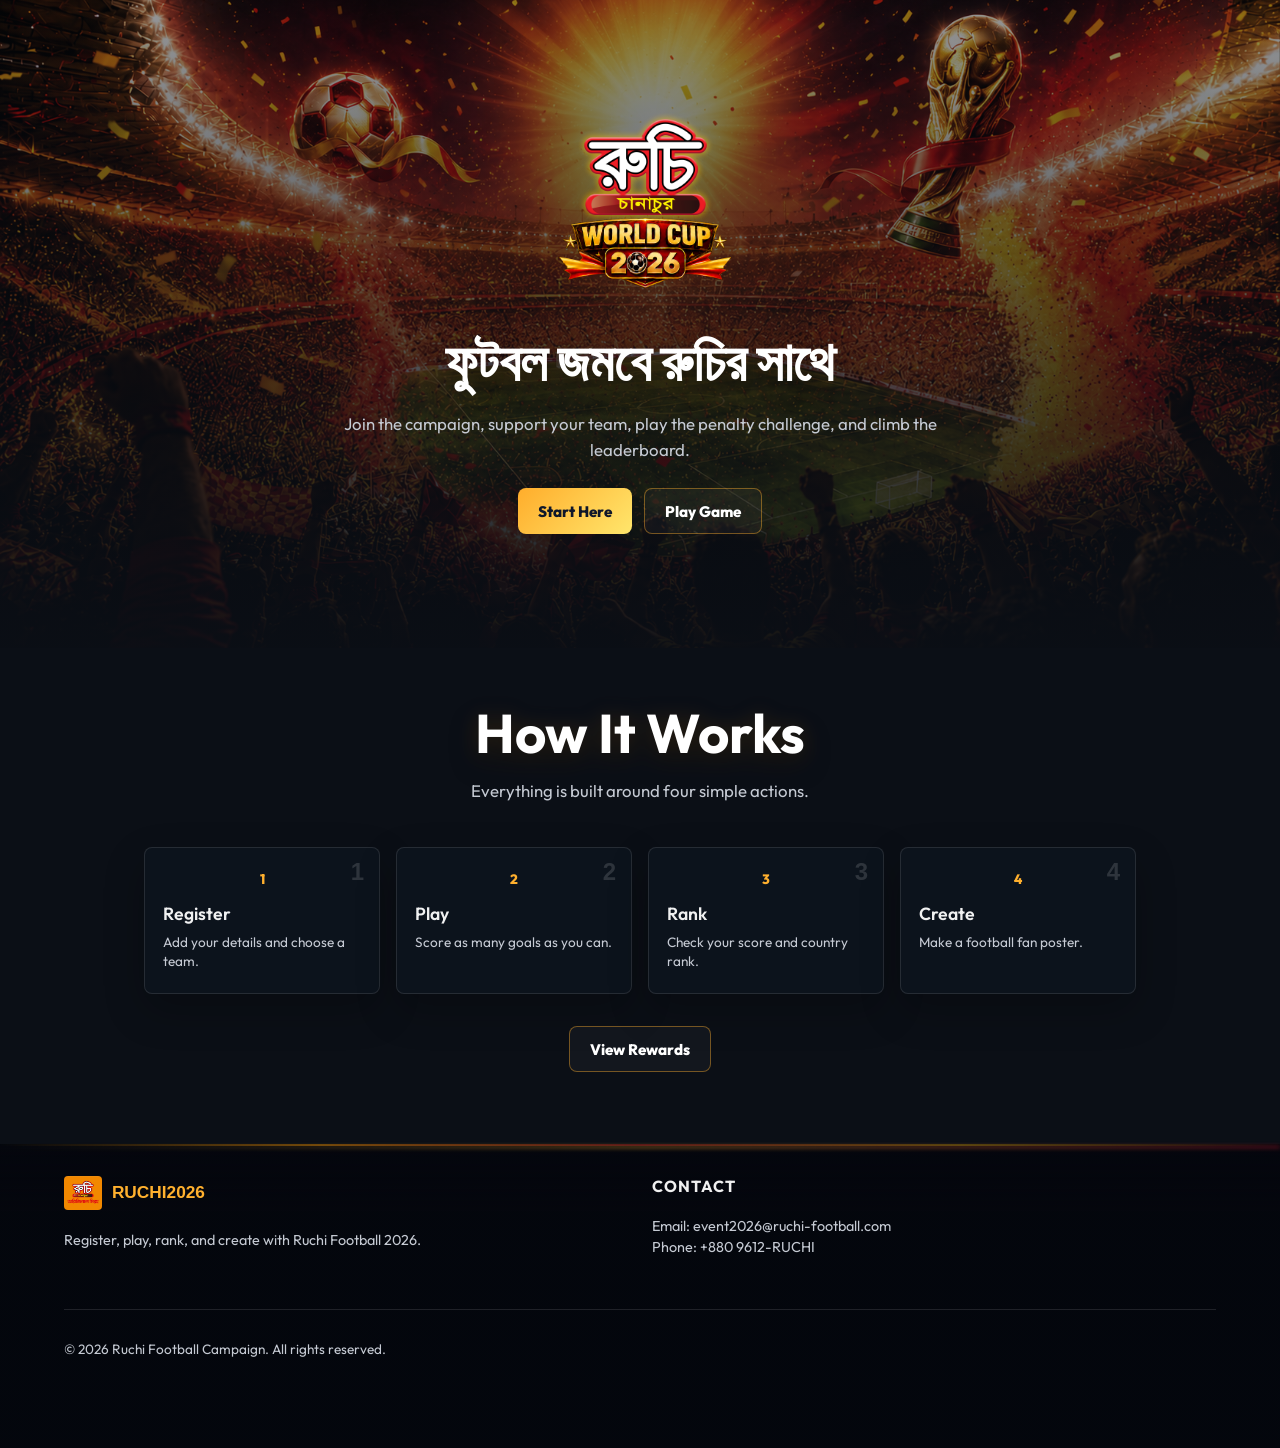
==== commit 070839b8: "Remove site navigation bars" ====
--- a/index.html
+++ b/index.html
@@ -9,16 +9,7 @@
   <link rel="preconnect" href="https://fonts.gstatic.com" crossorigin>
   <link rel="stylesheet" href="styles.css">
 </head>
-<body>
-  <nav class="navbar" id="navbar">
-    <a href="index.html" class="logo">
-      <img src="assets/images/ruchi_logo.jpg" alt="Ruchi Logo">
-      <span>RUCHI<span>2026</span></span>
-    </a>
-    <div class="nav-cta">
-      <a href="registration.html" class="btn btn-primary nav-main-btn">Register</a>
-    </div>
-  </nav>
+<body class="home-no-navbar">
 
   <header class="hero simple-hero" id="home">
     <div class="hero-parallax-bg" style="background-image: url('assets/images/stadium_hero.png');"></div>
--- a/styles.css
+++ b/styles.css
@@ -5320,3 +5320,43 @@
     padding: 5px 8px;
   }
 }
+
+/* Home page without top menu */
+.home-no-navbar .hero,
+.home-no-navbar .simple-hero {
+  padding-top: 64px;
+}
+
+@media (max-width: 768px) {
+  .home-no-navbar .hero,
+  .home-no-navbar .simple-hero {
+    padding-top: 34px;
+  }
+}
+
+/* Site-wide no top menu spacing */
+.subpage-header,
+.simple-subpage {
+  padding-top: 64px;
+  min-height: 240px;
+}
+
+#registration.dashboard-fullscreen {
+  padding-top: 40px !important;
+}
+
+body {
+  padding-bottom: 0;
+}
+
+@media (max-width: 768px) {
+  .subpage-header,
+  .simple-subpage {
+    padding-top: 34px;
+    min-height: 190px;
+  }
+
+  body {
+    padding-bottom: 0;
+  }
+}
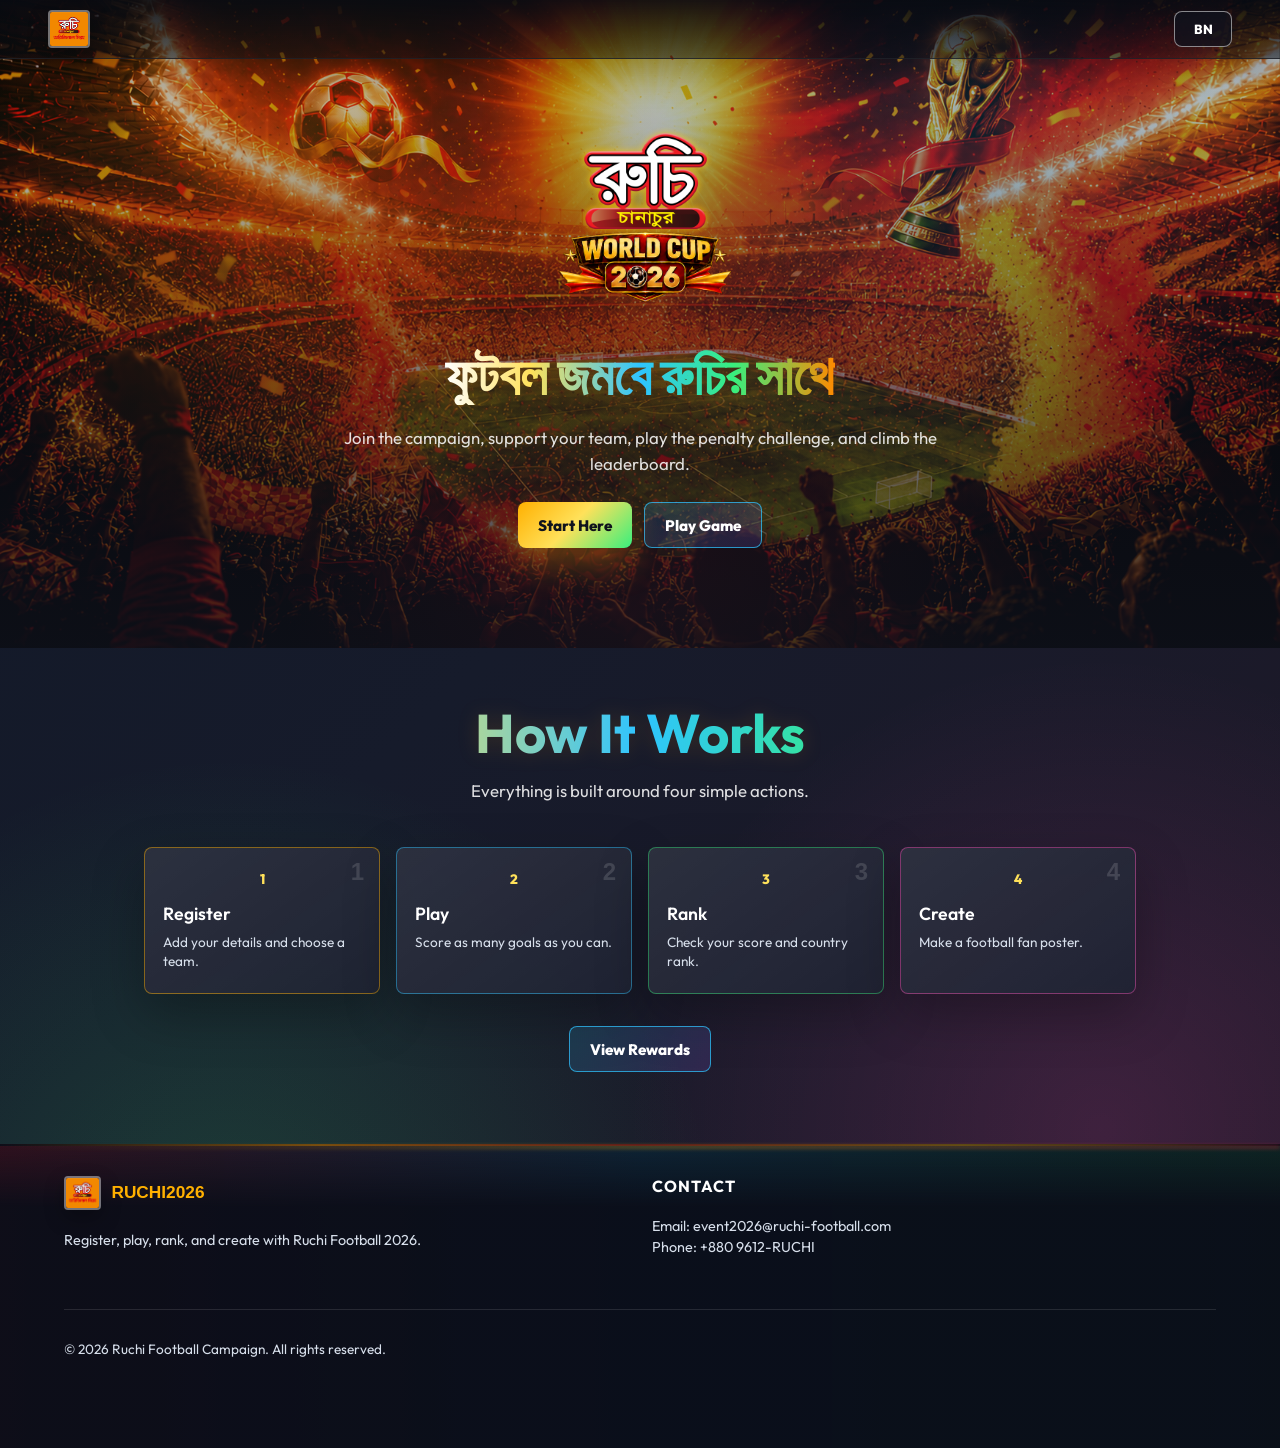
==== commit c22f379c: "Add colorful theme and language header" ====
--- a/index.html
+++ b/index.html
@@ -10,6 +10,12 @@
   <link rel="stylesheet" href="styles.css">
 </head>
 <body class="home-no-navbar">
+  <header class="site-topbar" aria-label="Site header">
+    <a href="index.html" class="site-brand">
+      <img src="assets/images/ruchi_logo.jpg" alt="Ruchi Logo">
+    </a>
+    <div class="site-language-slot"></div>
+  </header>
 
   <header class="hero simple-hero" id="home">
     <div class="hero-parallax-bg" style="background-image: url('assets/images/stadium_hero.png');"></div>
--- a/styles.css
+++ b/styles.css
@@ -5321,6 +5321,247 @@
   }
 }
 
+/* Final spacing for compact brand/language header */
+.home-no-navbar .hero,
+.home-no-navbar .simple-hero,
+.subpage-header,
+.simple-subpage {
+  padding-top: 92px;
+}
+
+#registration.dashboard-fullscreen {
+  padding-top: 76px !important;
+}
+
+@media (max-width: 768px) {
+  .home-no-navbar .hero,
+  .home-no-navbar .simple-hero,
+  .subpage-header,
+  .simple-subpage {
+    padding-top: 72px;
+  }
+
+  #registration.dashboard-fullscreen {
+    padding-top: 64px !important;
+  }
+}
+
+/* ==========================================
+   COLORFUL THEME REFRESH
+   ========================================== */
+
+:root {
+  --bg-stadium: #10131d;
+  --bg-card: rgba(18, 22, 36, 0.9);
+  --bg-card-hover: rgba(28, 35, 58, 0.96);
+  --primary-neon: #ffb000;
+  --accent-red: #ef233c;
+  --accent-blue: #2ec4ff;
+  --accent-gold: #ffe15a;
+  --accent-green: #38ef7d;
+  --accent-pink: #ff4fb8;
+  --accent-violet: #8f6cff;
+  --text-gray: #d7dfeb;
+  --shadow-neon: 0 18px 42px rgba(255, 176, 0, 0.18);
+}
+
+body {
+  background:
+    radial-gradient(circle at 10% 12%, rgba(255, 176, 0, 0.22), transparent 28%),
+    radial-gradient(circle at 88% 8%, rgba(46, 196, 255, 0.18), transparent 28%),
+    radial-gradient(circle at 18% 86%, rgba(56, 239, 125, 0.16), transparent 30%),
+    radial-gradient(circle at 86% 78%, rgba(255, 79, 184, 0.15), transparent 30%),
+    linear-gradient(135deg, #111827 0%, #161b2b 42%, #201827 100%);
+  color: #fff;
+}
+
+.site-topbar {
+  background:
+    linear-gradient(90deg, rgba(239, 35, 60, 0.92), rgba(255, 176, 0, 0.9) 34%, rgba(46, 196, 255, 0.88) 68%, rgba(56, 239, 125, 0.82)),
+    rgba(10, 13, 24, 0.96);
+  border-bottom-color: rgba(255, 255, 255, 0.22);
+  box-shadow: 0 14px 34px rgba(0, 0, 0, 0.26);
+}
+
+.site-brand img,
+.logo img {
+  border: 2px solid rgba(255, 255, 255, 0.42);
+  box-shadow: 0 8px 20px rgba(0, 0, 0, 0.28);
+}
+
+.language-toggle {
+  background: rgba(16, 19, 29, 0.76);
+  border-color: rgba(255, 255, 255, 0.5);
+  color: #fff;
+}
+
+.hero::before,
+.subpage-header::before {
+  background:
+    linear-gradient(180deg, rgba(16, 19, 29, 0.12), rgba(16, 19, 29, 0.78)),
+    radial-gradient(circle at 24% 24%, rgba(255, 176, 0, 0.26), transparent 38%),
+    radial-gradient(circle at 76% 20%, rgba(46, 196, 255, 0.18), transparent 38%),
+    radial-gradient(circle at 50% 88%, rgba(239, 35, 60, 0.2), transparent 42%);
+}
+
+.hero-parallax-bg {
+  filter: saturate(1.18) brightness(0.9) contrast(1.05);
+}
+
+.hero-content h1,
+.subpage-header-content h2,
+.section-title h2 {
+  background: linear-gradient(90deg, #fff 0%, #ffe15a 22%, #2ec4ff 50%, #38ef7d 74%, #ff8a00 100%);
+  -webkit-background-clip: text;
+  background-clip: text;
+  -webkit-text-fill-color: transparent;
+  color: transparent;
+  text-shadow: none;
+}
+
+.hero-content p,
+.subpage-header-content p,
+.section-title p {
+  color: rgba(255, 255, 255, 0.86);
+}
+
+.btn-primary {
+  background: linear-gradient(135deg, #ffb000, #ffe15a 48%, #38ef7d);
+  color: #10131d;
+  box-shadow: 0 16px 34px rgba(255, 176, 0, 0.28);
+}
+
+.btn-secondary {
+  background: linear-gradient(135deg, rgba(46, 196, 255, 0.16), rgba(143, 108, 255, 0.16));
+  border-color: rgba(46, 196, 255, 0.72);
+  color: #fff;
+}
+
+.btn-accent {
+  background: linear-gradient(135deg, #ef233c, #ff4fb8 54%, #ffb000);
+  color: #fff;
+  box-shadow: 0 16px 34px rgba(239, 35, 60, 0.24);
+}
+
+.glass-card,
+.flow-step,
+.country-card,
+.theme-card,
+.gallery-item,
+.scoreboard-table-wrap,
+.leaderboard-tabs,
+.dash-card,
+.app-lock-card,
+.scoreboard-ui,
+.game-modal-content,
+.booth-preview-card {
+  background:
+    linear-gradient(145deg, rgba(255, 255, 255, 0.1), rgba(255, 255, 255, 0.045)),
+    rgba(20, 25, 42, 0.9);
+  border-color: rgba(255, 255, 255, 0.16);
+  box-shadow: 0 20px 52px rgba(0, 0, 0, 0.28);
+}
+
+.flow-step:nth-child(1),
+.country-card:nth-child(4n+1),
+.theme-card:nth-child(5n+1) {
+  border-color: rgba(255, 176, 0, 0.46);
+}
+
+.flow-step:nth-child(2),
+.country-card:nth-child(4n+2),
+.theme-card:nth-child(5n+2) {
+  border-color: rgba(46, 196, 255, 0.46);
+}
+
+.flow-step:nth-child(3),
+.country-card:nth-child(4n+3),
+.theme-card:nth-child(5n+3) {
+  border-color: rgba(56, 239, 125, 0.42);
+}
+
+.flow-step:nth-child(4),
+.country-card:nth-child(4n+4),
+.theme-card:nth-child(5n+4) {
+  border-color: rgba(255, 79, 184, 0.42);
+}
+
+.step-icon,
+.reward-icon,
+.theme-card-icon,
+.booth-opt-icon,
+.dash-card-icon,
+.lock-icon-glow {
+  color: #ffe15a;
+}
+
+.country-card.selected,
+.theme-card.selected,
+.leaderboard-tab-btn.active,
+.filter-btn.active,
+.booth-opt-btn.active {
+  background:
+    linear-gradient(135deg, rgba(255, 176, 0, 0.24), rgba(46, 196, 255, 0.16)),
+    rgba(24, 30, 48, 0.96);
+  border-color: rgba(255, 225, 90, 0.72);
+  box-shadow: 0 16px 34px rgba(255, 176, 0, 0.18);
+}
+
+.dash-card-visual::after {
+  background:
+    linear-gradient(180deg, rgba(8, 11, 18, 0.02), rgba(8, 11, 18, 0.7) 68%),
+    linear-gradient(135deg, rgba(255, 176, 0, 0.22), rgba(46, 196, 255, 0.16), rgba(255, 79, 184, 0.14));
+}
+
+.dash-card .dash-card-icon {
+  background: linear-gradient(135deg, rgba(239, 35, 60, 0.84), rgba(255, 176, 0, 0.84));
+  color: #fff;
+}
+
+.card-games {
+  border-color: rgba(255, 176, 0, 0.46);
+}
+
+.card-leaderboard {
+  border-color: rgba(56, 239, 125, 0.42);
+}
+
+.card-photobooth {
+  border-color: rgba(46, 196, 255, 0.46);
+}
+
+.card-gallery {
+  border-color: rgba(255, 79, 184, 0.46);
+}
+
+.scoreboard-table th {
+  background: linear-gradient(90deg, rgba(239, 35, 60, 0.16), rgba(46, 196, 255, 0.12));
+  color: rgba(255, 255, 255, 0.78);
+}
+
+.scoreboard-table tr:hover td {
+  background: rgba(255, 176, 0, 0.08);
+}
+
+.filter-btn {
+  border-color: rgba(46, 196, 255, 0.38);
+}
+
+.footer {
+  background:
+    linear-gradient(180deg, rgba(16, 19, 29, 0), rgba(10, 13, 24, 0.9) 20%),
+    linear-gradient(90deg, rgba(239, 35, 60, 0.16), rgba(46, 196, 255, 0.12), rgba(56, 239, 125, 0.1)),
+    #090d18;
+}
+
+@media (max-width: 768px) {
+  .site-topbar {
+    background:
+      linear-gradient(90deg, rgba(239, 35, 60, 0.94), rgba(255, 176, 0, 0.9), rgba(46, 196, 255, 0.86)),
+      rgba(10, 13, 24, 0.96);
+  }
+}
+
 /* Home page without top menu */
 .home-no-navbar .hero,
 .home-no-navbar .simple-hero {
@@ -5360,3 +5601,90 @@
     padding-bottom: 0;
   }
 }
+
+/* Compact brand and language header */
+.site-topbar {
+  position: fixed;
+  top: 0;
+  left: 0;
+  right: 0;
+  z-index: 1200;
+  display: flex;
+  align-items: center;
+  justify-content: space-between;
+  gap: 14px;
+  min-height: 58px;
+  padding: 10px clamp(14px, 4vw, 48px);
+  background: linear-gradient(180deg, rgba(8, 11, 18, 0.92), rgba(8, 11, 18, 0.56));
+  border-bottom: 1px solid rgba(255, 255, 255, 0.08);
+}
+
+.site-brand {
+  display: inline-flex;
+  align-items: center;
+  min-width: 0;
+}
+
+.site-brand img {
+  display: block;
+  width: auto;
+  height: 38px;
+  border-radius: 4px;
+}
+
+.site-language-slot {
+  display: flex;
+  align-items: center;
+  justify-content: flex-end;
+  flex: 0 0 auto;
+}
+
+.site-language-slot .language-toggle {
+  margin: 0;
+}
+
+.home-no-navbar .hero,
+.home-no-navbar .simple-hero {
+  padding-top: 92px;
+}
+
+.subpage-header,
+.simple-subpage {
+  padding-top: 92px;
+}
+
+#registration.dashboard-fullscreen {
+  padding-top: 76px !important;
+}
+
+@media (max-width: 768px) {
+  .site-topbar {
+    min-height: 52px;
+    padding: 8px 12px;
+  }
+
+  .site-brand img {
+    height: 32px;
+  }
+
+  .site-language-slot .language-toggle {
+    min-width: 42px;
+    min-height: 34px;
+    padding: 7px 9px;
+    font-size: 0.72rem;
+  }
+
+  .home-no-navbar .hero,
+  .home-no-navbar .simple-hero {
+    padding-top: 72px;
+  }
+
+  .subpage-header,
+  .simple-subpage {
+    padding-top: 72px;
+  }
+
+  #registration.dashboard-fullscreen {
+    padding-top: 64px !important;
+  }
+}
